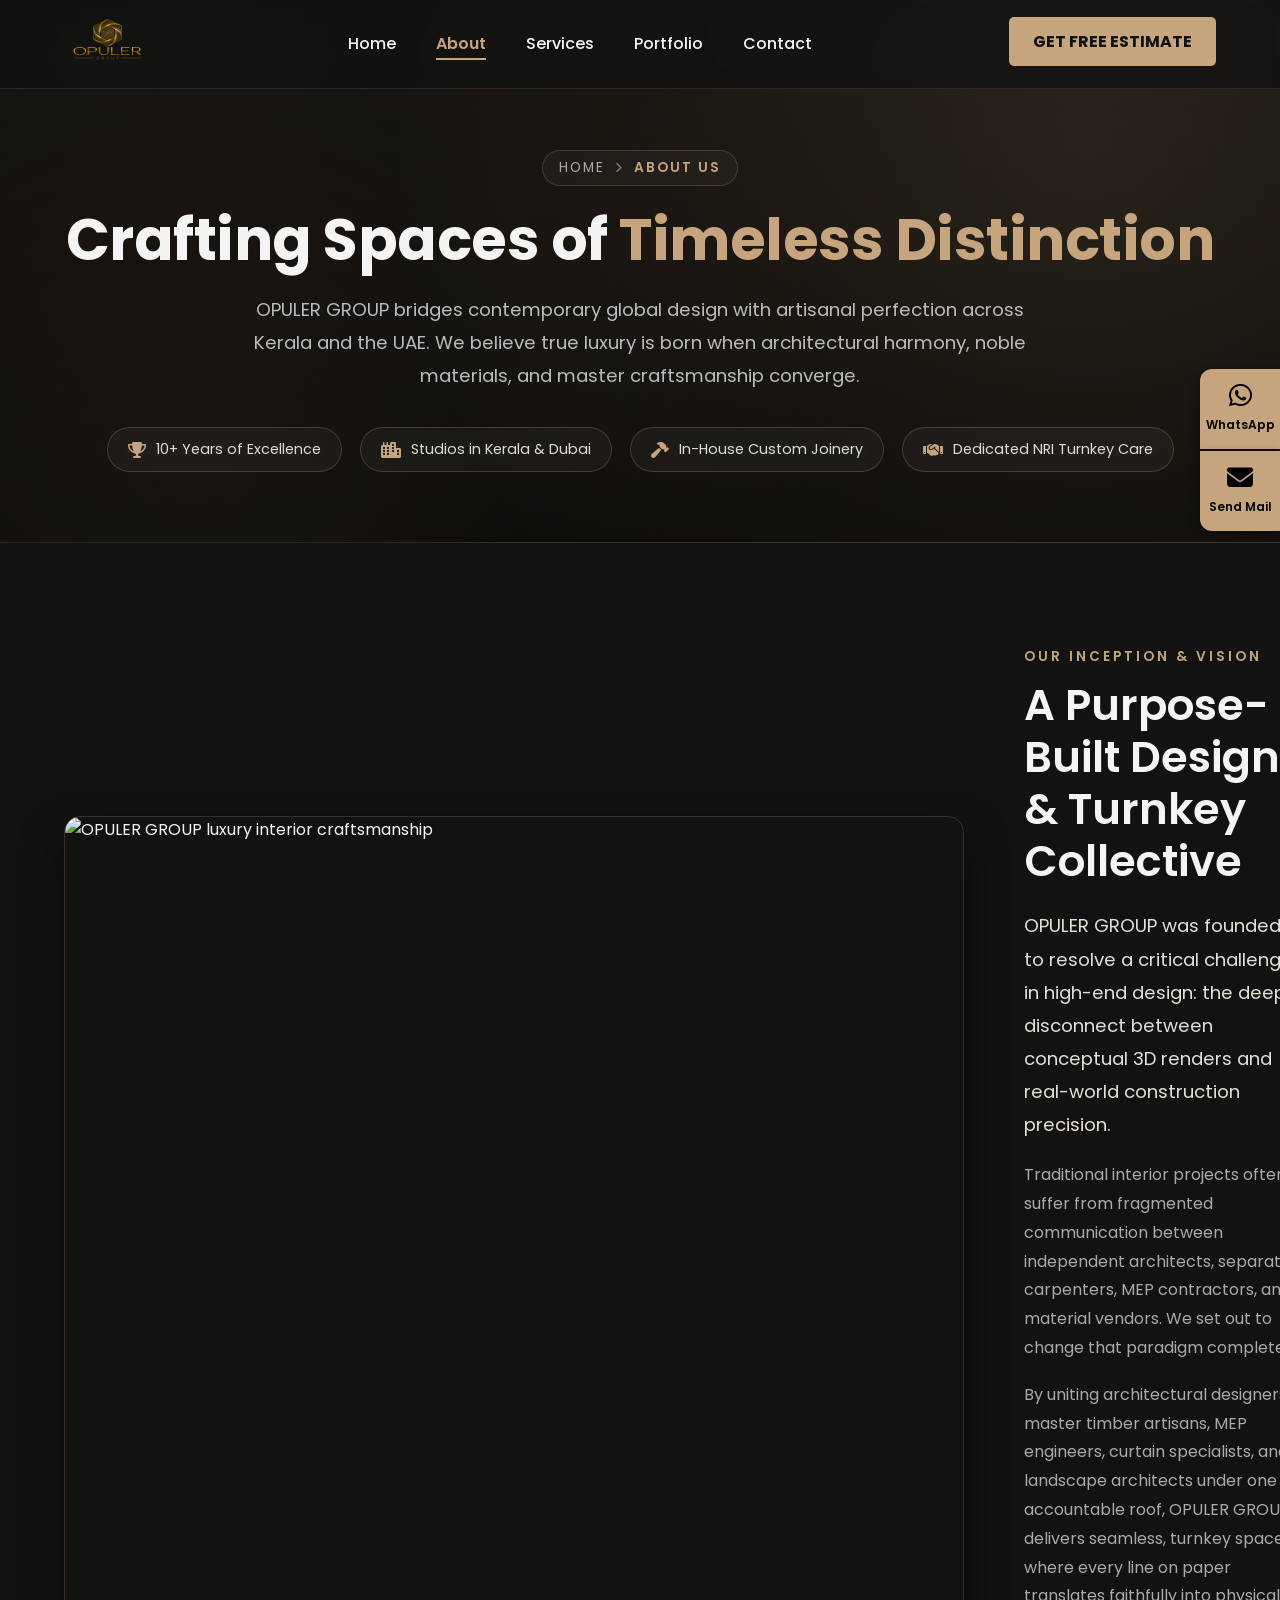
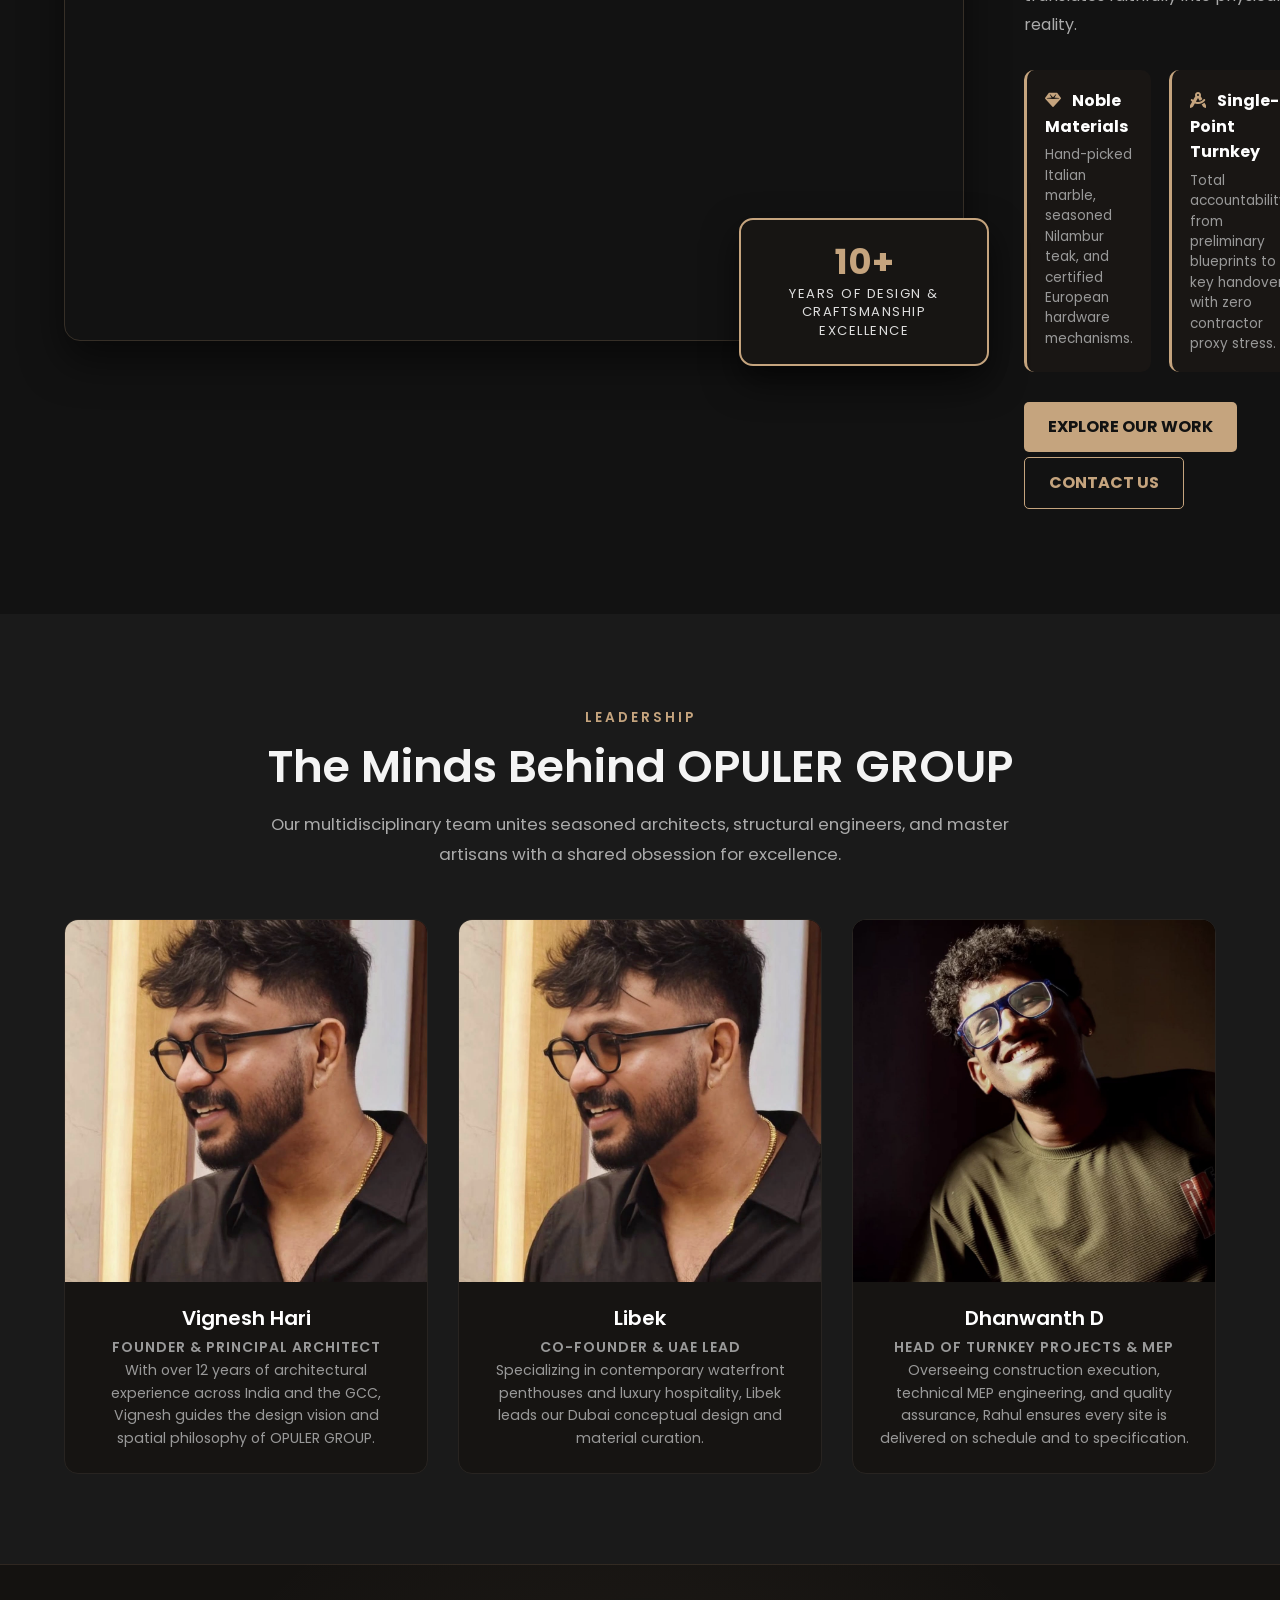
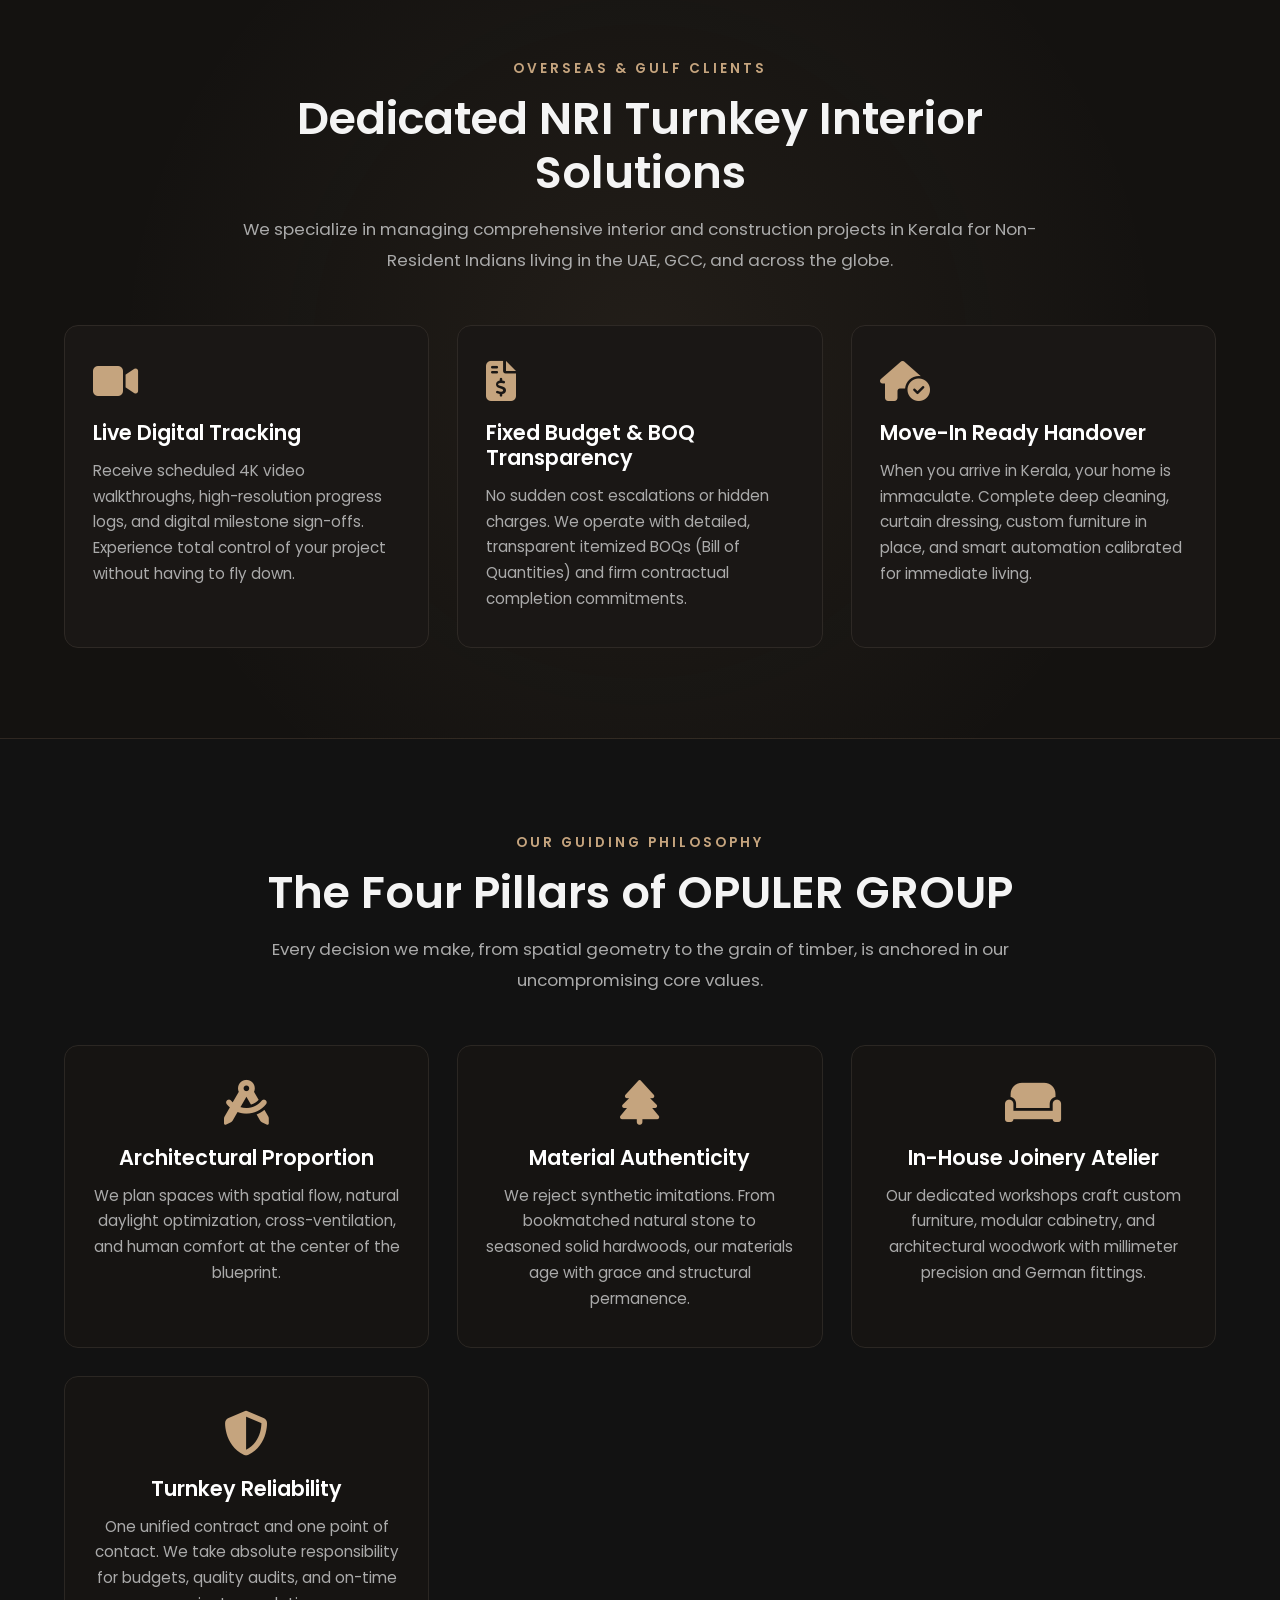
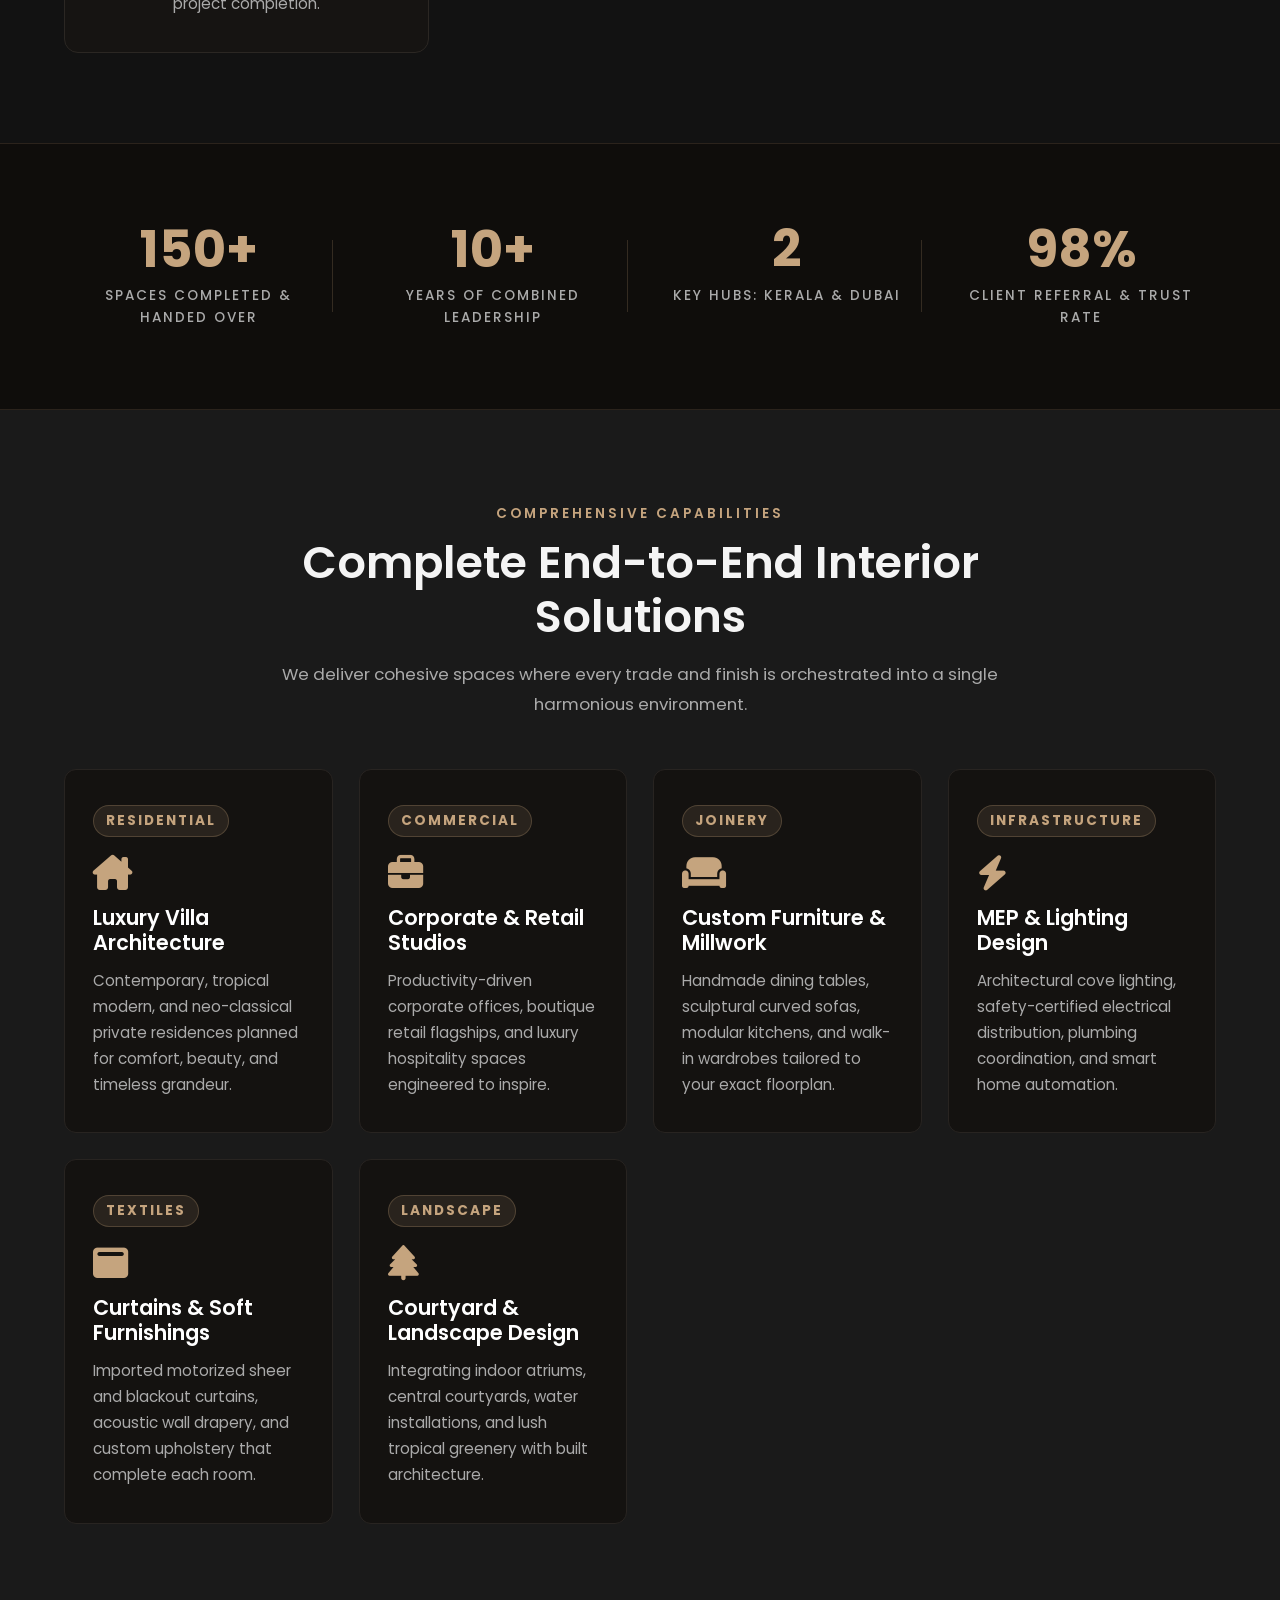
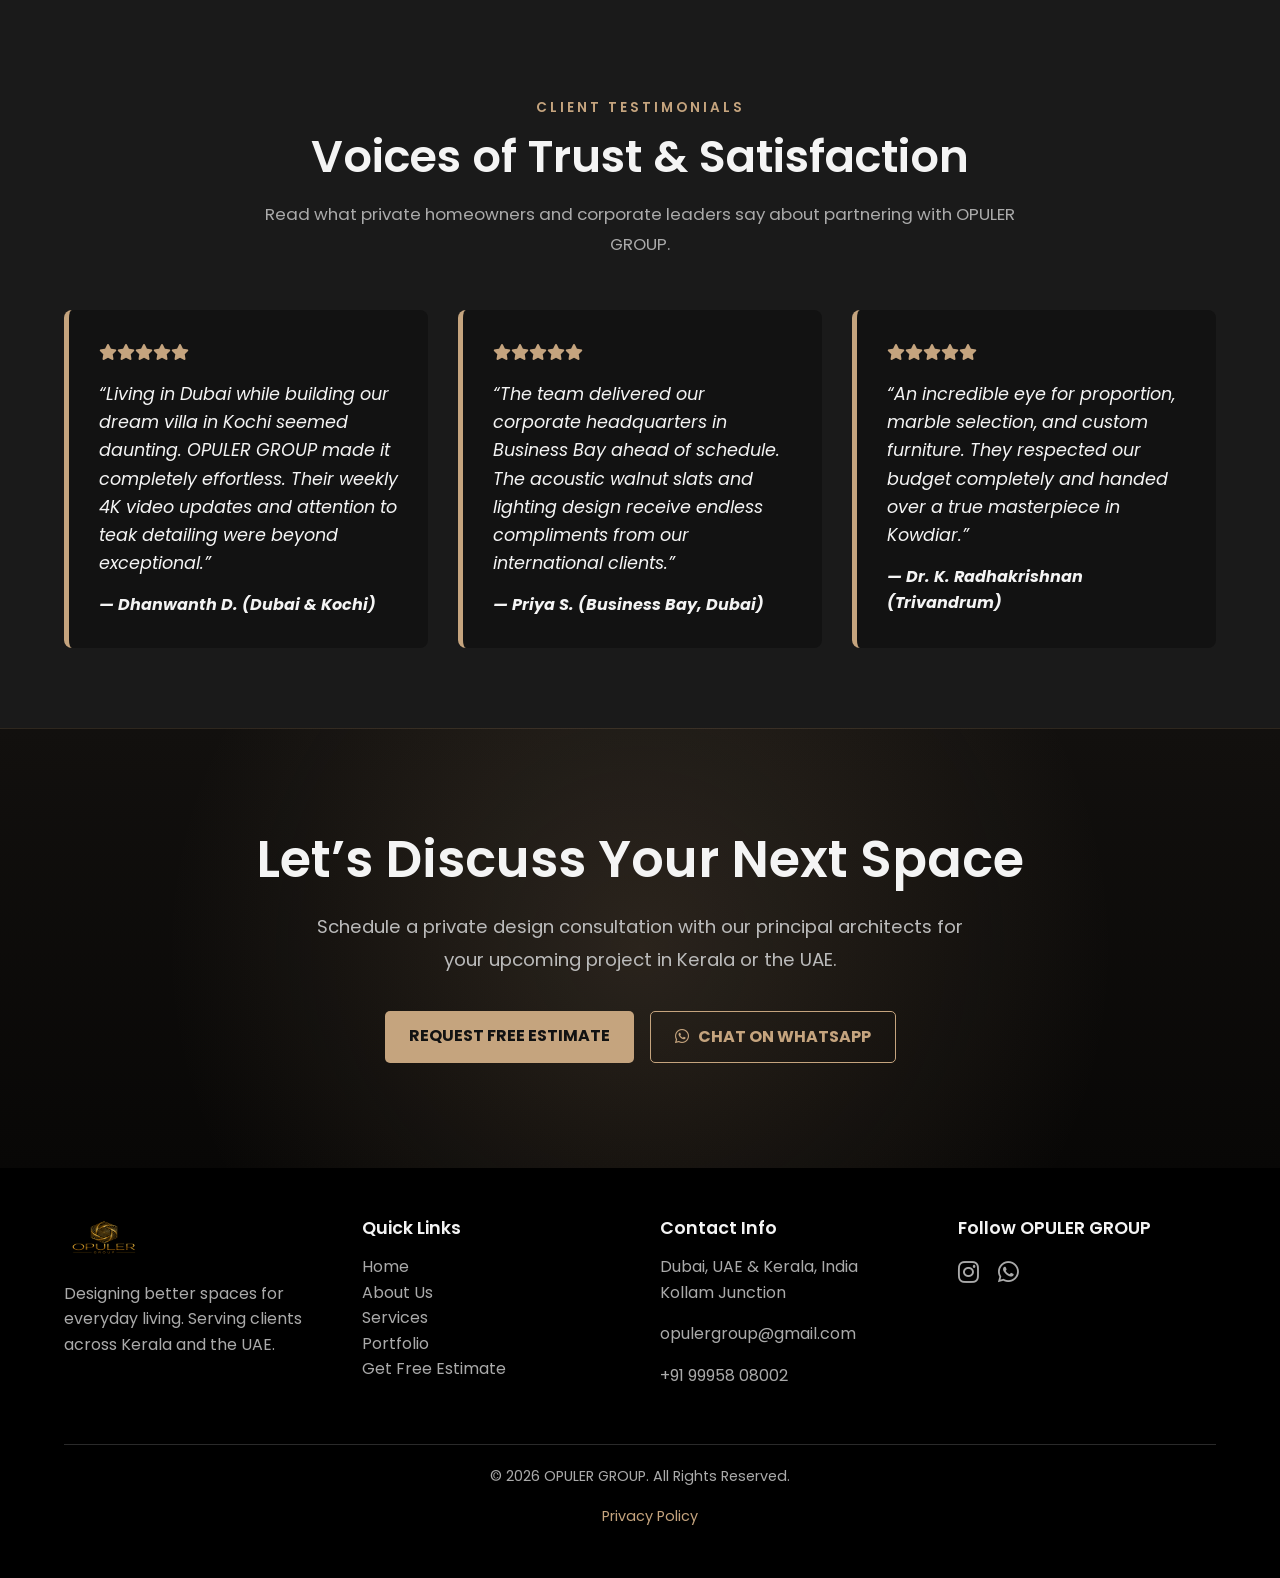
==== about.html @ 6d6a10d5 "about page and portfolio page added" ====
<!DOCTYPE html>
<html lang="en">
<head>
<meta charset="UTF-8">
<meta name="viewport" content="width=device-width, initial-scale=1.0, viewport-fit=cover">
<title>About Us | OPULER GROUP Luxury Interior Designers in Kerala &amp; UAE</title>
<meta name="description" content="Discover the story, design philosophy, leadership, and dedicated turnkey interior services behind OPULER GROUP, serving Kerala and the UAE with distinction.">
<meta name="robots" content="index,follow,max-image-preview:large">
<link rel="canonical" href="https://opulergroup.com/about.html">
<link rel="icon" href="opular-logo.png" type="image/png">
<link rel="preconnect" href="https://fonts.googleapis.com">
<link rel="preconnect" href="https://fonts.gstatic.com" crossorigin>
<link href="https://fonts.googleapis.com/css2?family=Cinzel:wght@500;600;700;800&family=Poppins:wght@300;400;500;600;700&display=swap" rel="stylesheet">
<link rel="stylesheet" href="style.css">
<link rel="preload" href="https://cdnjs.cloudflare.com/ajax/libs/font-awesome/6.5.2/css/all.min.css" as="style" onload="this.onload=null;this.rel='stylesheet'">
<noscript><link rel="stylesheet" href="https://cdnjs.cloudflare.com/ajax/libs/font-awesome/6.5.2/css/all.min.css"></noscript>
<meta property="og:type" content="website">
<meta property="og:title" content="About Us | OPULER GROUP Luxury Interior Designers">
<meta property="og:description" content="Learn about OPULER GROUP's bespoke interior architecture, in-house joinery, and turnkey NRI services across Kerala and Dubai.">
<meta property="og:url" content="https://opulergroup.com/about.html">
<meta property="og:image" content="https://opulergroup.com/opular-logo.png">
<meta name="twitter:card" content="summary_large_image">
<meta name="twitter:title" content="About Us | OPULER GROUP Luxury Interior Designers">
<meta name="twitter:description" content="Learn about OPULER GROUP's bespoke interior architecture, in-house joinery, and turnkey NRI services across Kerala and Dubai.">
<meta name="twitter:image" content="https://opulergroup.com/opular-logo.png">
<meta name="theme-color" content="#080706">
<script type="application/ld+json">
{
  "@context":"https://schema.org",
  "@type":"AboutPage",
  "name":"About OPULER GROUP",
  "url":"https://opulergroup.com/about.html",
  "description":"Luxury interior design, bespoke furniture, and turnkey building company serving Kerala and the UAE.",
  "publisher":{
    "@type":"Organization",
    "name":"OPULER GROUP",
    "logo":"https://opulergroup.com/opular-logo.png"
  }
}
</script>
</head>
<body>

<header>
<nav>
  <div class="logo">
    <a href="index.html" aria-label="OPULER GROUP Home">
      <img src="opular-logo.png" alt="OPULER GROUP logo" width="87" height="54">
    </a>
  </div>
  <ul class="nav-links" id="nav-links">
    <li><a href="index.html">Home</a></li>
    <li><a href="about.html" class="active">About</a></li>
    <li><a href="index.html#services">Services</a></li>
    <li><a href="portfolio.html">Portfolio</a></li>
    <li><a href="index.html#contact">Contact</a></li>
  </ul>
  <a href="index.html#contact" class="cta-button">GET FREE ESTIMATE</a>
  <div class="menu-toggle" id="menu-toggle" aria-label="Toggle navigation menu"><i class="fa-solid fa-bars"></i></div>
</nav>
</header>

<main>
<!-- Page Hero Section -->
<section class="page-hero">
  <div class="breadcrumb">
    <a href="index.html">Home</a>
    <i class="fa-solid fa-chevron-right" style="font-size: 0.65rem;"></i>
    <span class="current">About Us</span>
  </div>
  <h1>Crafting Spaces of <span class="gold-text">Timeless Distinction</span></h1>
  <p class="hero-subtitle">
    OPULER GROUP bridges contemporary global design with artisanal perfection across Kerala and the UAE. We believe true luxury is born when architectural harmony, noble materials, and master craftsmanship converge.
  </p>
  
  <div class="hero-badges">
    <div class="badge-item"><i class="fa-solid fa-trophy"></i> 10+ Years of Excellence</div>
    <div class="badge-item"><i class="fa-solid fa-city"></i> Studios in Kerala &amp; Dubai</div>
    <div class="badge-item"><i class="fa-solid fa-hammer"></i> In-House Custom Joinery</div>
    <div class="badge-item"><i class="fa-solid fa-handshake"></i> Dedicated NRI Turnkey Care</div>
  </div>
</section>

<!-- Brand Story Section -->
<section class="about-story-section">
  <div class="story-grid">
    <div class="story-visual">
      <img src="https://images.unsplash.com/photo-1600210492486-724fe5c67fb0?auto=format&amp;fit=crop&amp;w=900&amp;q=80" alt="OPULER GROUP luxury interior craftsmanship" class="story-img-main" width="900" height="1125">
      <div class="story-badge">
        <div class="story-badge-year">10+</div>
        <p class="story-badge-text">Years of Design &amp; Craftsmanship Excellence</p>
      </div>
    </div>
    
    <div class="story-content">
      <span class="section-tag">Our Inception &amp; Vision</span>
      <h2>A Purpose-Built Design &amp; Turnkey Collective</h2>
      <p class="lead">
        OPULER GROUP was founded to resolve a critical challenge in high-end design: the deep disconnect between conceptual 3D renders and real-world construction precision.
      </p>
      <p>
        Traditional interior projects often suffer from fragmented communication between independent architects, separate carpenters, MEP contractors, and material vendors. We set out to change that paradigm completely.
      </p>
      <p>
        By uniting architectural designers, master timber artisans, MEP engineers, curtain specialists, and landscape architects under one accountable roof, OPULER GROUP delivers seamless, turnkey spaces where every line on paper translates faithfully into physical reality.
      </p>
      
      <div class="story-highlights">
        <div class="highlight-box">
          <h4><i class="fa-solid fa-gem" style="color: var(--primary-gold); margin-right: 8px;"></i> Noble Materials</h4>
          <p>Hand-picked Italian marble, seasoned Nilambur teak, and certified European hardware mechanisms.</p>
        </div>
        <div class="highlight-box">
          <h4><i class="fa-solid fa-compass-drafting" style="color: var(--primary-gold); margin-right: 8px;"></i> Single-Point Turnkey</h4>
          <p>Total accountability from preliminary blueprints to key handover with zero contractor proxy stress.</p>
        </div>
      </div>

      <div style="margin-top: 25px;">
        <a href="portfolio.html" class="cta-button">Explore Our Work</a>
        <a href="index.html#contact" class="cta-button cta-outline">Contact Us</a>
      </div>
    </div>
  </div>
</section>
<!-- Leadership & Creative Collective -->
<section class="team-section">
  <div class="section-header">
    <span class="section-tag">Leadership</span>
    <h2>The Minds Behind OPULER GROUP</h2>
    <p>Our multidisciplinary team unites seasoned architects, structural engineers, and master artisans with a shared obsession for excellence.</p>
  </div>
  
  <div class="team-grid">
    <div class="team-card">
      <div class="team-img-wrap">
        <img src="vignesh_DP.jpeg" alt="Arjun Varma - Principal Architect &amp; Founder" loading="lazy" width="600" height="600">
      </div>
      <div class="team-info">
        <h3>Vignesh Hari</h3>
        <p class="team-role">Founder &amp; Principal Architect</p>
        <p>With over 12 years of architectural experience across India and the GCC, Vignesh guides the design vision and spatial philosophy of OPULER GROUP.</p>
      </div>
    </div>
    
    <div class="team-card">
      <div class="team-img-wrap">
        <img src="/vignesh_DP.jpeg" alt="Zahra Al Mansoor - Senior Interior Architect" loading="lazy" width="600" height="600">
      </div>
      <div class="team-info">
        <h3>Libek</h3>
        <p class="team-role">Co-Founder &amp; UAE Lead</p>
        <p>Specializing in contemporary waterfront penthouses and luxury hospitality, Libek leads our Dubai conceptual design and material curation.</p>
      </div>
    </div>
    
    <div class="team-card">
      <div class="team-img-wrap">
        <img src="./Dhanwant_DP.jpeg" alt="Dhanwanth  - Head of Turnkey Projects" loading="lazy" width="600" height="600">
      </div>
      <div class="team-info">
        <h3>Dhanwanth D</h3>
        <p class="team-role">Head of Turnkey Projects &amp; MEP</p>
        <p>Overseeing construction execution, technical MEP engineering, and quality assurance, Rahul ensures every site is delivered on schedule and to specification.</p>
      </div>
    </div>
    
 
</section>

<!-- NRI Turnkey Services Highlight -->
<section class="nri-section">
  <div class="section-header">
    <span class="section-tag">Overseas &amp; Gulf Clients</span>
    <h2>Dedicated NRI Turnkey Interior Solutions</h2>
    <p>We specialize in managing comprehensive interior and construction projects in Kerala for Non-Resident Indians living in the UAE, GCC, and across the globe.</p>
  </div>
  
  <div class="nri-grid">
    <div class="nri-card">
      <i class="fa-solid fa-video"></i>
      <h3>Live Digital Tracking</h3>
      <p>Receive scheduled 4K video walkthroughs, high-resolution progress logs, and digital milestone sign-offs. Experience total control of your project without having to fly down.</p>
    </div>
    
    <div class="nri-card">
      <i class="fa-solid fa-file-invoice-dollar"></i>
      <h3>Fixed Budget &amp; BOQ Transparency</h3>
      <p>No sudden cost escalations or hidden charges. We operate with detailed, transparent itemized BOQs (Bill of Quantities) and firm contractual completion commitments.</p>
    </div>
    
    <div class="nri-card">
      <i class="fa-solid fa-house-circle-check"></i>
      <h3>Move-In Ready Handover</h3>
      <p>When you arrive in Kerala, your home is immaculate. Complete deep cleaning, curtain dressing, custom furniture in place, and smart automation calibrated for immediate living.</p>
    </div>
  </div>
</section>

<!-- Core Pillars Section -->
<section class="pillars-section">
  <div class="section-header">
    <span class="section-tag">Our Guiding Philosophy</span>
    <h2>The Four Pillars of OPULER GROUP</h2>
    <p>Every decision we make, from spatial geometry to the grain of timber, is anchored in our uncompromising core values.</p>
  </div>
  
  <div class="pillars-grid">
    <div class="pillar-card">
      <i class="fa-solid fa-drafting-compass"></i>
      <h3>Architectural Proportion</h3>
      <p>We plan spaces with spatial flow, natural daylight optimization, cross-ventilation, and human comfort at the center of the blueprint.</p>
    </div>
    
    <div class="pillar-card">
      <i class="fa-solid fa-tree"></i>
      <h3>Material Authenticity</h3>
      <p>We reject synthetic imitations. From bookmatched natural stone to seasoned solid hardwoods, our materials age with grace and structural permanence.</p>
    </div>
    
    <div class="pillar-card">
      <i class="fa-solid fa-couch"></i>
      <h3>In-House Joinery Atelier</h3>
      <p>Our dedicated workshops craft custom furniture, modular cabinetry, and architectural woodwork with millimeter precision and German fittings.</p>
    </div>
    
    <div class="pillar-card">
      <i class="fa-solid fa-shield-halved"></i>
      <h3>Turnkey Reliability</h3>
      <p>One unified contract and one point of contact. We take absolute responsibility for budgets, quality audits, and on-time project completion.</p>
    </div>
  </div>
</section>

<!-- Milestones Stats Strip -->
<section class="stats-strip">
  <div class="stats-container">
    <div class="stat-item">
      <div class="stat-number">150+</div>
      <div class="stat-label">Spaces Completed &amp; Handed Over</div>
    </div>
    <div class="stat-item">
      <div class="stat-number">10+</div>
      <div class="stat-label">Years of Combined Leadership</div>
    </div>
    <div class="stat-item">
      <div class="stat-number">2</div>
      <div class="stat-label">Key Hubs: Kerala &amp; Dubai</div>
    </div>
    <div class="stat-item">
      <div class="stat-number">98%</div>
      <div class="stat-label">Client Referral &amp; Trust Rate</div>
    </div>
  </div>
</section>

<!-- Our Multi-Disciplinary Scope -->
<section class="process-section">
  <div class="section-header">
    <span class="section-tag">Comprehensive Capabilities</span>
    <h2>Complete End-to-End Interior Solutions</h2>
    <p>We deliver cohesive spaces where every trade and finish is orchestrated into a single harmonious environment.</p>
  </div>
  
  <div class="process-grid">
    <div class="process-card">
      <span class="step-num">RESIDENTIAL</span>
      <i class="fa-solid fa-house-chimney process-icon"></i>
      <h3>Luxury Villa Architecture</h3>
      <p>Contemporary, tropical modern, and neo-classical private residences planned for comfort, beauty, and timeless grandeur.</p>
    </div>
    
    <div class="process-card">
      <span class="step-num">COMMERCIAL</span>
      <i class="fa-solid fa-briefcase process-icon"></i>
      <h3>Corporate &amp; Retail Studios</h3>
      <p>Productivity-driven corporate offices, boutique retail flagships, and luxury hospitality spaces engineered to inspire.</p>
    </div>
    
    <div class="process-card">
      <span class="step-num">JOINERY</span>
      <i class="fa-solid fa-couch process-icon"></i>
      <h3>Custom Furniture &amp; Millwork</h3>
      <p>Handmade dining tables, sculptural curved sofas, modular kitchens, and walk-in wardrobes tailored to your exact floorplan.</p>
    </div>
    
    <div class="process-card">
      <span class="step-num">INFRASTRUCTURE</span>
      <i class="fa-solid fa-bolt process-icon"></i>
      <h3>MEP &amp; Lighting Design</h3>
      <p>Architectural cove lighting, safety-certified electrical distribution, plumbing coordination, and smart home automation.</p>
    </div>
    
    <div class="process-card">
      <span class="step-num">TEXTILES</span>
      <i class="fa-solid fa-window-maximize process-icon"></i>
      <h3>Curtains &amp; Soft Furnishings</h3>
      <p>Imported motorized sheer and blackout curtains, acoustic wall drapery, and custom upholstery that complete each room.</p>
    </div>
    
    <div class="process-card">
      <span class="step-num">LANDSCAPE</span>
      <i class="fa-solid fa-tree process-icon"></i>
      <h3>Courtyard &amp; Landscape Design</h3>
      <p>Integrating indoor atriums, central courtyards, water installations, and lush tropical greenery with built architecture.</p>
    </div>
  </div>
</section>



<!-- Client Testimonials -->
<section class="reviews">
  <div class="section-header">
    <span class="section-tag">Client Testimonials</span>
    <h2>Voices of Trust &amp; Satisfaction</h2>
    <p>Read what private homeowners and corporate leaders say about partnering with OPULER GROUP.</p>
  </div>
  
  <div class="reviews-container">
    <div class="review-card">
      <div class="stars" aria-label="5 stars">
        <i class="fas fa-star"></i><i class="fas fa-star"></i><i class="fas fa-star"></i><i class="fas fa-star"></i><i class="fas fa-star"></i>
      </div>
      <blockquote>“Living in Dubai while building our dream villa in Kochi seemed daunting. OPULER GROUP made it completely effortless. Their weekly 4K video updates and attention to teak detailing were beyond exceptional.”</blockquote>
      <cite>— Dhanwanth D. (Dubai &amp; Kochi)</cite>
    </div>
    
    <div class="review-card">
      <div class="stars" aria-label="5 stars">
        <i class="fas fa-star"></i><i class="fas fa-star"></i><i class="fas fa-star"></i><i class="fas fa-star"></i><i class="fas fa-star"></i>
      </div>
      <blockquote>“The team delivered our corporate headquarters in Business Bay ahead of schedule. The acoustic walnut slats and lighting design receive endless compliments from our international clients.”</blockquote>
      <cite>— Priya S. (Business Bay, Dubai)</cite>
    </div>
    
    <div class="review-card">
      <div class="stars" aria-label="5 stars">
        <i class="fas fa-star"></i><i class="fas fa-star"></i><i class="fas fa-star"></i><i class="fas fa-star"></i><i class="fas fa-star"></i>
      </div>
      <blockquote>“An incredible eye for proportion, marble selection, and custom furniture. They respected our budget completely and handed over a true masterpiece in Kowdiar.”</blockquote>
      <cite>— Dr. K. Radhakrishnan (Trivandrum)</cite>
    </div>
  </div>
</section>

<!-- Inner CTA Banner -->
<section class="inner-cta">
  <div class="inner-cta-box">
    <h2>Let’s Discuss Your Next Space</h2>
    <p>Schedule a private design consultation with our principal architects for your upcoming project in Kerala or the UAE.</p>
    <div class="inner-cta-buttons">
      <a href="index.html#contact" class="cta-button">Request Free Estimate</a>
      <a href="https://wa.me/9995808002" target="_blank" rel="noopener noreferrer" class="cta-button cta-outline">
        <i class="fa-brands fa-whatsapp" style="margin-right: 6px;"></i> Chat on WhatsApp
      </a>
    </div>
  </div>
</section>
</main>

<footer>
  <div class="footer-container">
    <div class="footer-about">
      <a href="index.html">
        <img src="opular-logo.png" alt="OPULER GROUP logo" class="footer-logo" width="80" height="54" loading="lazy">
      </a>
      <p>Designing better spaces for everyday living. Serving clients across Kerala and the UAE.</p>
    </div>
    <div class="footer-links">
      <h3>Quick Links</h3>
      <ul>
        <li><a href="index.html">Home</a></li>
        <li><a href="about.html">About Us</a></li>
        <li><a href="index.html#services">Services</a></li>
        <li><a href="portfolio.html">Portfolio</a></li>
        <li><a href="index.html#contact">Get Free Estimate</a></li>
      </ul>
    </div>
    <div class="footer-contact">
      <h3>Contact Info</h3>
      <p>Dubai, UAE &amp; Kerala, India<br>Kollam Junction</p>
      <p><a href="mailto:opulergroup@gmail.com" style="color: inherit;">opulergroup@gmail.com</a></p>
      <p><a href="tel:+919995808002" style="color: inherit;">+91 99958 08002</a></p>
    </div>
    <div class="footer-social">
      <h3>Follow OPULER GROUP</h3>
      <a href="https://www.instagram.com/opuler_group" target="_blank" rel="noopener noreferrer" aria-label="OPULER GROUP on Instagram"><i class="fab fa-instagram"></i></a>
      <a href="https://wa.me/9995808002" target="_blank" rel="noopener noreferrer" aria-label="Contact on WhatsApp"><i class="fab fa-whatsapp"></i></a>
    </div>
  </div>
  <div class="footer-bottom">
    <p>&copy; 2026 OPULER GROUP. All Rights Reserved.</p>
    <a href="#">Privacy Policy</a>
  </div>
</footer>

<!-- Sticky Contact Bar -->
<div class="sticky-contact-bar">
  <a href="https://wa.me/9995808002" target="_blank" rel="noopener noreferrer" aria-label="Contact OPULER GROUP on WhatsApp">
    <i class="fab fa-whatsapp"></i>
    <span>WhatsApp</span>
  </a>
  <a href="index.html#contact" aria-label="Send an email to OPULER GROUP">
    <i class="fas fa-envelope"></i>
    <span>Send Mail</span>
  </a>
</div>

<script>
(()=>{
'use strict';
const menu = document.getElementById('menu-toggle');
const nav = document.getElementById('nav-links');
if (menu && nav) {
  menu.addEventListener('click', () => nav.classList.toggle('active'));
  nav.querySelectorAll('a').forEach(link => {
    link.addEventListener('click', () => nav.classList.remove('active'));
  });
}
})();
</script>
</body>
</html>
---- style.css ----
/* --- Global Styles & Variables --- */
:root {
    --primary-black: #121212;
    --primary-gold: #c5a47e; /* A softer, elegant gold */
    --text-light: #f4f4f4;
    --text-dark: #333;
    --background-dark: #1a1a1a;
}

* {
    margin: 0;
    padding: 0;
    box-sizing: border-box;
}

body {
    font-family: 'Poppins', sans-serif; /* A clean, modern font */
    background-color: var(--primary-black);
    color: var(--text-light);
    line-height: 1.6;
}

h1, h2, h3 {
    line-height: 1.2;
    font-weight: 600;
}

h1 { font-size: 3rem; }
h2 { font-size: 2.5rem; text-align: center; margin-bottom: 2rem; }
p { margin-bottom: 1rem; }
a { color: var(--primary-gold); text-decoration: none; }
section { padding: 80px 5%; }

.cta-button {
    margin-bottom: 5px;
    display: inline-block;
    background-color: var(--primary-gold);
    color: var(--primary-black);
    padding: 12px 24px;
    border-radius: 5px;
    font-weight: bold;
    text-transform: uppercase;
    transition: background-color 0.3s ease, transform 0.3s ease;
}

.cta-button:hover {
    background-color: #d4b89a;
    transform: translateY(-3px);
}

.cta-outline {
    background-color: transparent;
    color: var(--primary-gold);
    border: 1px solid var(--primary-gold);
}

.cta-outline:hover {
    background-color: var(--primary-gold);
    color: var(--primary-black);
}

/* --- Header & Navigation --- */
header {
    background: rgba(18, 18, 18, 0.8);
    backdrop-filter: blur(10px);
    padding: 15px 5%;
    position: fixed;
    width: 100%;
    top: 0;
    z-index: 1000;
    border-bottom: 1px solid #2a2a2a;
}

nav {
    display: flex;
    justify-content: space-between;
    align-items: center;
}

nav .logo img {
    height: 50px;
}

.menu-toggle {
    display: none;
    font-size: 1.5rem;
    cursor: pointer;
    color: var(--text-light);
}

nav .nav-links {
    list-style: none;
    display: flex;
}

nav .nav-links li {
    margin: 0 20px;
}

nav .nav-links a {
    color: var(--text-light);
    font-weight: 500;
    position: relative;
    padding-bottom: 5px;
}

nav .nav-links a::after {
    content: '';
    position: absolute;
    bottom: 0;
    left: 0;
    width: 0;
    height: 2px;
    background-color: var(--primary-gold);
    transition: width 0.3s ease;
}

nav .nav-links a:hover::after,
nav .nav-links a.active::after {
    width: 100%;
}

nav .nav-links a.active {
    color: var(--primary-gold);
    font-weight: 600;
}


/* --- Hero Section & Parallax Effect --- */
.hero {
    min-height: 100vh;
    display: flex;
    align-items: center;
    justify-content: center;
    text-align: center;
    color: white;
    position: relative;
}

.parallax {
    /* The magic happens here! */
    background-image: url('https://images.unsplash.com/photo-1616046229478-9901c5536a45?ixlib=rb-4.0.3&ixid=M3wxMjA3fDB8MHxwaG90by1wYWdlfHx8fGVufDB8fHx8fA%3D%3D&auto=format&fit=crop&w=1780&q=80');
    background-attachment: fixed;
    background-position: center;
    background-repeat: no-repeat;
    background-size: cover;
}

.hero::after {
    /* Adds a dark overlay for better text readability */
    content: '';
    position: absolute;
    top: 0;
    left: 0;
    width: 100%;
    height: 100%;
    background-color: rgba(0, 0, 0, 0.5);
    z-index: 1;
}

.hero-content {
    z-index: 2; /* Ensures content is above the overlay */
    max-width: 800px;
}

.hero-content h1 {
    font-size: 4rem;
    margin-bottom: 1rem;
}

.hero-content p {
    font-size: 1.2rem;
    margin-bottom: 2rem;
}


/* --- Expertise Section --- */
.expertise {
    background-color: var(--background-dark);
}

.expertise-container {
    display: flex;
    justify-content: space-around;
    gap: 30px;
    text-align: center;
}

.expertise-card {
    padding: 30px;
    border: 1px solid #2a2a2a;
    border-radius: 8px;
    transition: transform 0.3s ease, box-shadow 0.3s ease;
}

.expertise-card:hover {
    transform: translateY(-10px);
    box-shadow: 0 10px 20px rgba(0, 0, 0, 0.2);
}

.expertise-card i {
    font-size: 3rem;
    color: var(--primary-gold);
    margin-bottom: 1rem;
}

.expertise-card h3 {
    margin-bottom: 0.5rem;
    font-size: 1.5rem;
}


/* --- Latest Work Section --- */
.gallery {
    display: grid;
    grid-template-columns: repeat(auto-fit, minmax(300px, 1fr));
    gap: 20px;
}

.gallery-item {
    position: relative;
    overflow: hidden;
    border-radius: 8px;
}

.gallery-item img {
    width: 100%;
    height: 100%;
    object-fit: cover;
    display: block;
    transition: transform 0.4s ease;
}

.gallery-item:hover img {
    transform: scale(1.1);
}

.gallery-item span {
    position: absolute;
    bottom: 0;
    left: 0;
    width: 100%;
    padding: 15px;
    background: linear-gradient(to top, rgba(0,0,0,0.8), transparent);
    color: white;
    font-weight: bold;
    transform: translateY(100%);
    transition: transform 0.4s ease;
}

.gallery-item:hover span {
    transform: translateY(0);
}


/* --- Founder Section --- */
.founder {
    display: flex;
    align-items: center;
    gap: 50px;
    background-color: var(--background-dark);
}

.founder-image {
    flex: 1;
}

.founder-image img {
    width: 100%;
    max-width: 400px;
    border-radius: 8px;
    object-fit: cover;
}

.founder-text {
    flex: 1.5;
}

.founder-text h2 {
    text-align: left;
    margin-bottom: 1.5rem;
}


/* --- Footer Section --- */
footer {
    background-color: #000;
    color: #aaa;
    padding: 50px 5%;
}

.footer-container {
    display: grid;
    grid-template-columns: repeat(auto-fit, minmax(220px, 1fr));
    gap: 40px;
    margin-bottom: 40px;
}

.footer-logo {
    height: 40px;
    margin-bottom: 15px;
}

footer h3 {
    color: var(--text-light);
    margin-bottom: 15px;
    font-size: 1.1rem;
}

footer ul {
    list-style: none;
}

footer ul li a {
    color: #aaa;
    transition: color 0.3s ease;
}

footer ul li a:hover {
    color: var(--primary-gold);
}

.footer-social a {
    color: #aaa;
    font-size: 1.5rem;
    margin-right: 15px;
    transition: color 0.3s ease;
}

.footer-social a:hover {
    color: var(--primary-gold);
}

.footer-bottom {
    text-align: center;
    padding-top: 20px;
    border-top: 1px solid #2a2a2a;
    font-size: 0.9rem;
}

.footer-bottom a {
    margin-left: 20px;
}

/* --- Materials Section --- */
.materials {
    background-color: var(--primary-black);
}
.materials-container {
    display: grid;
    grid-template-columns: repeat(auto-fit, minmax(280px, 1fr));
    gap: 30px;
    text-align: center;
}
.material-card {
    background-color: var(--background-dark);
    padding: 30px;
    border-radius: 8px;
    border: 1px solid #2a2a2a;
    transition: transform 0.3s ease, box-shadow 0.3s ease;
}
.material-card:hover {
    transform: translateY(-10px);
    box-shadow: 0 10px 20px rgba(0, 0, 0, 0.2);
}
.material-card i {
    font-size: 3rem;
    color: var(--primary-gold);
    margin-bottom: 1rem;
}
.material-card h3 {
    margin-bottom: 0.5rem;
    font-size: 1.5rem;
}

/* --- Customer Reviews Section --- */
.reviews {
    background-color: var(--background-dark);
}
.reviews-container {
    display: grid;
    grid-template-columns: repeat(auto-fit, minmax(300px, 1fr));
    gap: 30px;
}
.review-card {
    background-color: var(--primary-black);
    padding: 30px;
    border-radius: 8px;
    border-left: 5px solid var(--primary-gold);
}
.review-card .stars {
    color: var(--primary-gold);
    margin-bottom: 15px;
}
.review-card blockquote {
    font-size: 1.1rem;
    font-style: italic;
    border-left: none;
    padding-left: 0;
    margin-bottom: 15px;
}
.review-card cite {
    font-weight: bold;
    color: var(--text-light);
}

/* --- Contact Form Section --- */
.contact-form-section {
    background-color: var(--primary-black);
}
.contact-subtitle {
    text-align: center;
    max-width: 600px;
    margin: -1.5rem auto 2.5rem;
    color: #aaa;
}
.contact-form {
    max-width: 700px;
    margin: 0 auto;
    display: flex;
    flex-direction: column;
    gap: 20px;
}
.contact-form .form-group {
    display: flex;
    gap: 20px;
}
.form-group input {
    width: 100%;
}
.contact-form input,
.contact-form textarea {
    width: 100%;
    padding: 15px;
    background-color: var(--background-dark);
    border: 1px solid #333;
    border-radius: 5px;
    color: var(--text-light);
    font-family: inherit;
    font-size: 1rem;
}
.contact-form input::placeholder,
.contact-form textarea::placeholder {
    color: #888;
}
.contact-form input:focus,
.contact-form textarea:focus {
    outline: none;
    border-color: var(--primary-gold);
    box-shadow: 0 0 10px rgba(197, 164, 126, 0.2);
}
.contact-form button {
    align-self: center;
    border: none;
    cursor: pointer;
    width: 200px;
}
/* For Tablets and Smaller Desktops (max-width: 1024px) */
    @media (max-width: 1024px) {
        h2 { font-size: 2.2rem; }
        .hero h1 { font-size: 3rem; }
        
        .expertise-container,
        .materials-container,
        .reviews-container {
            flex-wrap: wrap;
        }

        .expertise-card, .material-card, .review-card {
            flex-basis: 48%;
        }

        .founder {
            flex-direction: column;
            text-align: center;
        }

        .founder-text h2 {
            text-align: center;
        }
    }

    /* For Mobile Devices (max-width: 768px) */
    @media (max-width: 768px) {
        section {
            padding: 40px 5%;
        }

        h2 {
            font-size: 2rem;
        }

        /* Responsive Navigation */
        .nav-links {
            position: absolute;
            top: 80px; /* Height of the header */
            left: 0;
            background: var(--primary-black); /* Changed for better contrast */
            width: 100%;
            flex-direction: column;
            align-items: center;
            padding: 0;
            max-height: 0;
            overflow: hidden;
            transition: max-height 0.5s ease-out, padding 0.3s ease-in-out;
        }

        .nav-links.active {
            max-height: 500px; /* A large enough value */
            padding: 20px 0;
        }

        .nav-links li {
            width: 100%;
            text-align: center;
            margin: 0;
            padding: 10px 0;
        }
        
        header .cta-button {
            display: none;
        }

        .menu-toggle {
            display: block; /* Show hamburger icon */
            font-size: 1.5rem;
            cursor: pointer;
            color: var(--text-light);
        }

        /* Hero Section */
        .hero {
            min-height: 80vh;
        }

        .hero h1 {
            font-size: 2.5rem;
        }
        .hero p {
            font-size: 1.1rem;
        }
        .hero .cta-button {
             display: inline-block; /* Ensure hero button is visible */
             padding: 14px 25px;
             font-size: 1rem;
        }

        /* Stacking Sections */
        .expertise-container,
        .materials-container,
        .reviews-container {
            flex-direction: column;
            align-items: center;
        }

        .expertise-card,
        .material-card,
        .review-card {
            flex-basis: 100%;
            width: 100%;
        }

        /* Contact Form */
        .form-group {
            flex-direction: column;
        }

        /* Footer */
        .footer-container {
            text-align: center;
        }
    }

/* =========================================================
   --- SHARED INNER PAGES & LUXURY COMPONENTS ---
   ========================================================= */

/* --- Sticky Contact Floating Bar --- */
.sticky-contact-bar {
    position: fixed;
    top: 50%;
    right: 0;
    transform: translateY(-50%);
    display: flex;
    flex-direction: column;
    z-index: 1000;
}

.sticky-contact-bar a {
    display: flex;
    flex-direction: column;
    align-items: center;
    justify-content: center;
    width: 80px;
    height: 80px;
    padding: 5px;
    color: #000;
    background: var(--primary-gold);
    text-decoration: none;
    font-size: 12px;
    font-family: inherit;
    font-weight: 600;
    transition: background-color 0.3s ease, transform 0.3s ease;
    box-shadow: -2px 2px 10px rgba(0, 0, 0, 0.3);
}

.sticky-contact-bar a:first-child {
    border-top-left-radius: 12px;
}

.sticky-contact-bar a:last-child {
    margin-top: 2px;
    border-bottom-left-radius: 12px;
}

.sticky-contact-bar a:hover {
    background-color: #d4b89a;
    transform: translateX(-4px);
}

.sticky-contact-bar a i {
    font-size: 26px;
    margin-bottom: 6px;
}

/* --- Page Hero Section --- */
.page-hero {
    position: relative;
    padding: 150px 5% 70px;
    background: radial-gradient(circle at 85% 25%, rgba(197, 164, 126, 0.14) 0%, transparent 60%),
                radial-gradient(circle at 15% 85%, rgba(197, 164, 126, 0.08) 0%, transparent 55%),
                linear-gradient(180deg, #13100d 0%, #080706 100%);
    text-align: center;
    border-bottom: 1px solid rgba(197, 164, 126, 0.15);
    overflow: hidden;
}

.breadcrumb {
    display: inline-flex;
    align-items: center;
    gap: 10px;
    font-size: 0.85rem;
    letter-spacing: 2px;
    text-transform: uppercase;
    color: #888;
    margin-bottom: 20px;
    background: rgba(255, 255, 255, 0.03);
    padding: 6px 16px;
    border-radius: 30px;
    border: 1px solid rgba(197, 164, 126, 0.2);
}

.breadcrumb a {
    color: #aaa;
    transition: color 0.3s ease;
}

.breadcrumb a:hover {
    color: var(--primary-gold);
}

.breadcrumb span.current {
    color: var(--primary-gold);
    font-weight: 600;
}

.page-hero h1 {
    font-size: clamp(2.4rem, 4.5vw, 3.8rem);
    font-weight: 700;
    margin-bottom: 18px;
    letter-spacing: -0.5px;
}

.page-hero h1 .gold-text {
    color: var(--primary-gold);
    font-weight: 700;
}

.page-hero .hero-subtitle {
    max-width: 780px;
    margin: 0 auto 35px;
    font-size: 1.15rem;
    color: #bbb;
    line-height: 1.8;
}

/* Hero Quick Stats Badges */
.hero-badges {
    display: flex;
    justify-content: center;
    flex-wrap: wrap;
    gap: 18px;
    margin-top: 30px;
}

.badge-item {
    display: inline-flex;
    align-items: center;
    gap: 10px;
    padding: 10px 20px;
    background: rgba(255, 255, 255, 0.04);
    border: 1px solid rgba(197, 164, 126, 0.25);
    border-radius: 50px;
    font-size: 0.9rem;
    color: #ddd;
    backdrop-filter: blur(8px);
}

.badge-item i {
    color: var(--primary-gold);
    font-size: 1rem;
}

/* --- Section Headers --- */
.section-header {
    text-align: center;
    max-width: 800px;
    margin: 0 auto 50px;
}

.section-tag {
    display: inline-block;
    color: var(--primary-gold);
    font-size: 0.85rem;
    letter-spacing: 3px;
    text-transform: uppercase;
    font-weight: 600;
    margin-bottom: 12px;
}

.section-header h2 {
    font-size: clamp(2rem, 3.5vw, 2.8rem);
    margin-bottom: 15px;
}

.section-header p {
    color: #aaa;
    font-size: 1.05rem;
    line-height: 1.8;
}

/* --- Portfolio Filters Bar --- */
.portfolio-filters-wrap {
    padding: 20px 5% 0;
    display: flex;
    justify-content: center;
}

.portfolio-filters {
    display: flex;
    flex-wrap: wrap;
    justify-content: center;
    gap: 12px;
    background: rgba(26, 26, 26, 0.6);
    padding: 8px 12px;
    border-radius: 40px;
    border: 1px solid rgba(197, 164, 126, 0.2);
}

.filter-btn {
    background: transparent;
    border: 1px solid transparent;
    color: #aaa;
    padding: 10px 22px;
    border-radius: 30px;
    cursor: pointer;
    font-family: inherit;
    font-size: 0.9rem;
    font-weight: 500;
    letter-spacing: 0.5px;
    transition: all 0.3s ease;
}

.filter-btn:hover {
    color: var(--text-light);
    border-color: rgba(197, 164, 126, 0.3);
}

.filter-btn.active {
    background: var(--primary-gold);
    color: var(--primary-black);
    font-weight: 600;
    box-shadow: 0 4px 15px rgba(197, 164, 126, 0.3);
}

/* --- Portfolio Showcase Grid --- */
.portfolio-section {
    padding: 50px 5% 90px;
}

.portfolio-grid {
    display: grid;
    grid-template-columns: repeat(auto-fill, minmax(360px, 1fr));
    gap: 32px;
    margin-top: 30px;
}

.portfolio-card {
    background: #171513;
    border: 1px solid #282421;
    border-radius: 14px;
    overflow: hidden;
    display: flex;
    flex-direction: column;
    transition: transform 0.4s cubic-bezier(0.165, 0.84, 0.44, 1), box-shadow 0.4s ease, border-color 0.4s ease;
    opacity: 1;
}

.portfolio-card.is-hidden {
    display: none;
}

.portfolio-card:hover {
    transform: translateY(-8px);
    box-shadow: 0 16px 35px rgba(0, 0, 0, 0.45), 0 0 20px rgba(197, 164, 126, 0.15);
    border-color: rgba(197, 164, 126, 0.4);
}

.card-media {
    position: relative;
    width: 100%;
    aspect-ratio: 16/11;
    overflow: hidden;
    background: #0e0c0a;
}

.card-media img {
    width: 100%;
    height: 100%;
    object-fit: cover;
    display: block;
    transition: transform 0.6s cubic-bezier(0.165, 0.84, 0.44, 1);
}

.portfolio-card:hover .card-media img {
    transform: scale(1.08);
}

.card-location-badge {
    position: absolute;
    top: 16px;
    left: 16px;
    background: rgba(8, 7, 6, 0.8);
    backdrop-filter: blur(6px);
    color: var(--primary-gold);
    font-size: 0.75rem;
    font-weight: 600;
    letter-spacing: 1px;
    text-transform: uppercase;
    padding: 6px 14px;
    border-radius: 20px;
    border: 1px solid rgba(197, 164, 126, 0.3);
    z-index: 2;
}

.card-category-badge {
    position: absolute;
    top: 16px;
    right: 16px;
    background: rgba(197, 164, 126, 0.9);
    color: #000;
    font-size: 0.72rem;
    font-weight: 700;
    letter-spacing: 1px;
    text-transform: uppercase;
    padding: 5px 12px;
    border-radius: 20px;
    z-index: 2;
}

.card-body {
    padding: 24px;
    display: flex;
    flex-direction: column;
    flex-grow: 1;
}

.card-body h3 {
    font-size: 1.35rem;
    color: var(--text-light);
    margin-bottom: 10px;
    line-height: 1.3;
}

.card-body p {
    color: #aaa;
    font-size: 0.95rem;
    line-height: 1.6;
    margin-bottom: 18px;
    flex-grow: 1;
}

.card-tags {
    display: flex;
    flex-wrap: wrap;
    gap: 8px;
    margin-bottom: 20px;
}

.card-tags span {
    font-size: 0.75rem;
    color: #999;
    background: rgba(255, 255, 255, 0.04);
    padding: 4px 10px;
    border-radius: 6px;
    border: 1px solid #2a2a2a;
}

.card-actions {
    display: flex;
    align-items: center;
    justify-content: space-between;
    padding-top: 16px;
    border-top: 1px solid #24201d;
}

.view-project-btn {
    display: inline-flex;
    align-items: center;
    gap: 8px;
    color: var(--primary-gold);
    font-size: 0.9rem;
    font-weight: 600;
    text-transform: uppercase;
    letter-spacing: 0.5px;
    background: none;
    border: none;
    cursor: pointer;
    padding: 0;
    transition: color 0.3s ease, transform 0.3s ease;
}

.view-project-btn:hover {
    color: #d4b89a;
    transform: translateX(4px);
}

.card-actions .inquire-btn {
    color: #aaa;
    font-size: 0.85rem;
    display: inline-flex;
    align-items: center;
    gap: 6px;
    transition: color 0.3s ease;
}

.card-actions .inquire-btn:hover {
    color: #25d366; /* WhatsApp green */
}

/* --- Project Modal / Lightbox --- */
.project-modal {
    position: fixed;
    inset: 0;
    background: rgba(0, 0, 0, 0.85);
    backdrop-filter: blur(10px);
    z-index: 10000;
    display: flex;
    align-items: center;
    justify-content: center;
    padding: 20px;
    opacity: 0;
    visibility: hidden;
    transition: opacity 0.35s ease, visibility 0.35s ease;
}

.project-modal.active {
    opacity: 1;
    visibility: visible;
}

.modal-content {
    background: #141210;
    border: 1px solid rgba(197, 164, 126, 0.3);
    border-radius: 16px;
    width: min(960px, 95vw);
    max-height: 90vh;
    overflow-y: auto;
    position: relative;
    box-shadow: 0 25px 60px rgba(0, 0, 0, 0.8);
    transform: scale(0.95);
    transition: transform 0.35s cubic-bezier(0.165, 0.84, 0.44, 1);
}

.project-modal.active .modal-content {
    transform: scale(1);
}

.modal-close {
    position: absolute;
    top: 18px;
    right: 18px;
    width: 40px;
    height: 40px;
    background: rgba(0, 0, 0, 0.6);
    border: 1px solid rgba(197, 164, 126, 0.3);
    border-radius: 50%;
    color: #fff;
    font-size: 1.2rem;
    display: flex;
    align-items: center;
    justify-content: center;
    cursor: pointer;
    z-index: 10;
    transition: all 0.3s ease;
}

.modal-close:hover {
    background: var(--primary-gold);
    color: #000;
    transform: rotate(90deg);
}

.modal-grid {
    display: grid;
    grid-template-columns: 1fr 1fr;
    gap: 0;
}

.modal-image-col {
    position: relative;
    background: #000;
}

.modal-image-col img {
    width: 100%;
    height: 100%;
    min-height: 380px;
    object-fit: cover;
    display: block;
}

.modal-info-col {
    padding: 40px 35px;
    display: flex;
    flex-direction: column;
}

.modal-tag {
    color: var(--primary-gold);
    font-size: 0.8rem;
    letter-spacing: 2px;
    text-transform: uppercase;
    font-weight: 600;
    margin-bottom: 8px;
}

.modal-info-col h2 {
    text-align: left;
    font-size: 1.8rem;
    margin-bottom: 12px;
    color: #fff;
}

.modal-location {
    display: flex;
    align-items: center;
    gap: 8px;
    color: #aaa;
    font-size: 0.95rem;
    margin-bottom: 20px;
}

.modal-location i {
    color: var(--primary-gold);
}

.modal-desc {
    color: #ccc;
    font-size: 0.95rem;
    line-height: 1.7;
    margin-bottom: 25px;
}

.modal-specs-list {
    list-style: none;
    margin-bottom: 30px;
    border-top: 1px solid #26221e;
    border-bottom: 1px solid #26221e;
    padding: 16px 0;
}

.modal-specs-list li {
    display: flex;
    justify-content: space-between;
    padding: 8px 0;
    font-size: 0.9rem;
    color: #aaa;
}

.modal-specs-list li strong {
    color: #eee;
    font-weight: 500;
}

.modal-actions {
    display: flex;
    flex-wrap: wrap;
    gap: 12px;
    margin-top: auto;
}

.modal-actions .cta-button {
    margin-bottom: 0;
    padding: 12px 20px;
    font-size: 0.9rem;
}

.modal-actions .whatsapp-btn {
    background-color: #25d366;
    color: #fff;
    display: inline-flex;
    align-items: center;
    gap: 8px;
    padding: 12px 20px;
    border-radius: 5px;
    font-weight: bold;
    text-transform: uppercase;
    font-size: 0.9rem;
    transition: background-color 0.3s ease, transform 0.3s ease;
}

.modal-actions .whatsapp-btn:hover {
    background-color: #1eb855;
    transform: translateY(-2px);
}

/* --- Stats Strip Section --- */
.stats-strip {
    background: #0f0d0b;
    border-top: 1px solid rgba(197, 164, 126, 0.15);
    border-bottom: 1px solid rgba(197, 164, 126, 0.15);
    padding: 60px 5%;
}

.stats-container {
    max-width: 1200px;
    margin: 0 auto;
    display: grid;
    grid-template-columns: repeat(4, 1fr);
    gap: 25px;
    text-align: center;
}

.stat-item {
    padding: 20px;
    position: relative;
}

.stat-item:not(:last-child)::after {
    content: '';
    position: absolute;
    right: 0;
    top: 25%;
    height: 50%;
    width: 1px;
    background: rgba(197, 164, 126, 0.2);
}

.stat-number {
    font-size: clamp(2.4rem, 4vw, 3.4rem);
    font-weight: 700;
    color: var(--primary-gold);
    line-height: 1;
    margin-bottom: 10px;
    font-family: inherit;
}

.stat-label {
    font-size: 0.85rem;
    text-transform: uppercase;
    letter-spacing: 2px;
    color: #aaa;
    font-weight: 500;
}

/* --- Process Section --- */
.process-section {
    padding: 90px 5%;
    background-color: var(--background-dark);
}

.process-grid {
    display: grid;
    grid-template-columns: repeat(auto-fit, minmax(260px, 1fr));
    gap: 26px;
    max-width: 1300px;
    margin: 0 auto;
}

.process-card {
    background: #141210;
    border: 1px solid #282421;
    border-radius: 12px;
    padding: 35px 28px;
    position: relative;
    transition: transform 0.3s ease, border-color 0.3s ease, box-shadow 0.3s ease;
}

.process-card:hover {
    transform: translateY(-8px);
    border-color: var(--primary-gold);
    box-shadow: 0 12px 28px rgba(0, 0, 0, 0.3);
}

.step-num {
    display: inline-block;
    color: var(--primary-gold);
    font-size: 0.85rem;
    font-weight: 700;
    letter-spacing: 2px;
    background: rgba(197, 164, 126, 0.12);
    padding: 4px 12px;
    border-radius: 20px;
    margin-bottom: 18px;
    border: 1px solid rgba(197, 164, 126, 0.25);
}

.process-card i.process-icon {
    font-size: 2.2rem;
    color: var(--primary-gold);
    margin-bottom: 16px;
    display: block;
}

.process-card h3 {
    font-size: 1.3rem;
    margin-bottom: 12px;
    color: #fff;
}

.process-card p {
    color: #aaa;
    font-size: 0.95rem;
    line-height: 1.7;
    margin: 0;
}

/* --- About Page: Story Section --- */
.about-story-section {
    padding: 100px 5%;
    background-color: var(--primary-black);
}

.story-grid {
    display: grid;
    grid-template-columns: 1fr 1.15fr;
    gap: 60px;
    align-items: center;
    max-width: 1250px;
    margin: 0 auto;
}

.story-visual {
    position: relative;
}

.story-img-main {
    width: 100%;
    aspect-ratio: 4/5;
    object-fit: cover;
    border-radius: 16px;
    border: 1px solid rgba(197, 164, 126, 0.2);
    box-shadow: 0 20px 40px rgba(0, 0, 0, 0.5);
    display: block;
}

.story-badge {
    position: absolute;
    bottom: -25px;
    right: -25px;
    background: #171513;
    border: 2px solid var(--primary-gold);
    padding: 24px 28px;
    border-radius: 14px;
    box-shadow: 0 15px 35px rgba(0, 0, 0, 0.6);
    max-width: 250px;
    text-align: center;
}

.story-badge-year {
    font-size: 2.2rem;
    font-weight: 700;
    color: var(--primary-gold);
    line-height: 1;
    margin-bottom: 6px;
}

.story-badge-text {
    font-size: 0.82rem;
    color: #ddd;
    text-transform: uppercase;
    letter-spacing: 1.5px;
    line-height: 1.4;
    margin: 0;
}

.story-content h2 {
    text-align: left;
    margin-bottom: 22px;
    font-size: clamp(2rem, 3.5vw, 2.7rem);
}

.story-content .lead {
    font-size: 1.15rem;
    color: #e5ded5;
    line-height: 1.8;
    margin-bottom: 20px;
}

.story-content p {
    color: #aaa;
    line-height: 1.8;
    margin-bottom: 18px;
}

.story-highlights {
    display: grid;
    grid-template-columns: 1fr 1fr;
    gap: 18px;
    margin: 30px 0;
}

.highlight-box {
    background: #191614;
    padding: 18px;
    border-radius: 10px;
    border-left: 3px solid var(--primary-gold);
}

.highlight-box h4 {
    color: #fff;
    font-size: 1rem;
    margin-bottom: 6px;
}

.highlight-box p {
    color: #999;
    font-size: 0.85rem;
    margin: 0;
    line-height: 1.5;
}

/* --- NRI Exclusive Turnkey Section --- */
.nri-section {
    padding: 90px 5%;
    background: radial-gradient(circle at 50% 50%, rgba(197, 164, 126, 0.08) 0%, transparent 70%), #141210;
    border-top: 1px solid rgba(197, 164, 126, 0.15);
    border-bottom: 1px solid rgba(197, 164, 126, 0.15);
}

.nri-grid {
    display: grid;
    grid-template-columns: repeat(auto-fit, minmax(300px, 1fr));
    gap: 28px;
    max-width: 1250px;
    margin: 0 auto;
}

.nri-card {
    background: #1a1715;
    border: 1px solid #2e2925;
    border-radius: 14px;
    padding: 35px 28px;
    transition: all 0.3s ease;
}

.nri-card:hover {
    border-color: var(--primary-gold);
    transform: translateY(-6px);
    box-shadow: 0 15px 30px rgba(0, 0, 0, 0.4);
}

.nri-card i {
    font-size: 2.5rem;
    color: var(--primary-gold);
    margin-bottom: 20px;
    display: inline-block;
}

.nri-card h3 {
    font-size: 1.3rem;
    margin-bottom: 12px;
    color: #fff;
}

.nri-card p {
    color: #aaa;
    font-size: 0.95rem;
    line-height: 1.7;
    margin: 0;
}

/* --- Pillars / Values Grid --- */
.pillars-section {
    padding: 90px 5%;
    background-color: var(--primary-black);
}

.pillars-grid {
    display: grid;
    grid-template-columns: repeat(auto-fit, minmax(270px, 1fr));
    gap: 28px;
    max-width: 1250px;
    margin: 0 auto;
}

.pillar-card {
    background: #161412;
    border: 1px solid #2b2723;
    border-radius: 14px;
    padding: 35px 28px;
    text-align: center;
    transition: all 0.3s ease;
}

.pillar-card:hover {
    transform: translateY(-8px);
    border-color: var(--primary-gold);
    box-shadow: 0 12px 30px rgba(0, 0, 0, 0.3);
}

.pillar-card i {
    font-size: 2.8rem;
    color: var(--primary-gold);
    margin-bottom: 20px;
    display: inline-block;
}

.pillar-card h3 {
    font-size: 1.3rem;
    margin-bottom: 12px;
    color: #fff;
}

.pillar-card p {
    color: #aaa;
    font-size: 0.95rem;
    line-height: 1.7;
    margin: 0;
}

/* --- Leadership Team Section --- */
.team-section {
    padding: 90px 5%;
    background-color: var(--background-dark);
}

.team-grid {
    display: grid;
    grid-template-columns: repeat(auto-fit, minmax(260px, 1fr));
    gap: 30px;
    max-width: 1250px;
    margin: 0 auto;
}

.team-card {
    background: #161412;
    border: 1px solid #282421;
    border-radius: 14px;
    overflow: hidden;
    transition: transform 0.3s ease, box-shadow 0.3s ease, border-color 0.3s ease;
}

.team-card:hover {
    transform: translateY(-8px);
    border-color: rgba(197, 164, 126, 0.4);
    box-shadow: 0 15px 35px rgba(0, 0, 0, 0.4);
}

.team-img-wrap {
    width: 100%;
    aspect-ratio: 1/1;
    overflow: hidden;
    background: #000;
}

.team-img-wrap img {
    width: 100%;
    height: 100%;
    object-fit: cover;
    display: block;
    filter: grayscale(20%);
    transition: transform 0.5s ease, filter 0.5s ease;
}

.team-card:hover .team-img-wrap img {
    transform: scale(1.06);
    filter: grayscale(0%);
}

.team-info {
    padding: 24px;
    text-align: center;
}

.team-info h3 {
    font-size: 1.25rem;
    color: #fff;
    margin-bottom: 6px;
}

.team-role {
    color: var(--primary-gold);
    font-size: 0.85rem;
    text-transform: uppercase;
    letter-spacing: 1px;
    font-weight: 600;
    margin-bottom: 12px;
}

.team-info p {
    color: #999;
    font-size: 0.88rem;
    line-height: 1.6;
    margin: 0;
}

/* --- Callout Section on index.html --- */
.portfolio-more {
    text-align: center;
    margin-top: 45px;
    padding: 30px 20px;
    background: rgba(255, 255, 255, 0.02);
    border-radius: 12px;
    border: 1px solid rgba(197, 164, 126, 0.2);
    max-width: 800px;
    margin-left: auto;
    margin-right: auto;
}

.portfolio-more p {
    color: #ccc;
    font-size: 1.05rem;
    margin-bottom: 20px;
}

/* --- Inner Pages Call to Action Banner --- */
.inner-cta {
    padding: 100px 5%;
    background: radial-gradient(circle at 50% 50%, rgba(197, 164, 126, 0.16) 0%, transparent 70%),
                linear-gradient(180deg, #12100e 0%, #080706 100%);
    text-align: center;
    border-top: 1px solid rgba(197, 164, 126, 0.2);
}

.inner-cta-box {
    max-width: 860px;
    margin: 0 auto;
}

.inner-cta h2 {
    font-size: clamp(2.2rem, 4vw, 3.2rem);
    margin-bottom: 20px;
}

.inner-cta p {
    font-size: 1.15rem;
    color: #bbb;
    line-height: 1.8;
    max-width: 650px;
    margin: 0 auto 35px;
}

.inner-cta-buttons {
    display: flex;
    justify-content: center;
    flex-wrap: wrap;
    gap: 16px;
}

/* --- Responsive Adjustments for New Components --- */
@media (max-width: 1024px) {
    .stats-container {
        grid-template-columns: repeat(2, 1fr);
    }
    
    .stat-item:nth-child(2)::after {
        display: none;
    }
    
    .story-grid {
        grid-template-columns: 1fr;
        gap: 40px;
    }
    
    .story-visual {
        max-width: 550px;
        margin: 0 auto 30px;
    }
    
    .modal-grid {
        grid-template-columns: 1fr;
    }
    
    .modal-image-col img {
        max-height: 320px;
    }
}

@media (max-width: 768px) {
    .page-hero {
        padding: 120px 5% 50px;
    }
    
    .hero-badges {
        flex-direction: column;
        align-items: center;
    }
    
    .portfolio-grid {
        grid-template-columns: 1fr;
    }
    
    .stats-container {
        grid-template-columns: 1fr;
        gap: 15px;
    }
    
    .stat-item::after {
        display: none !important;
    }
    
    .story-badge {
        position: relative;
        bottom: auto;
        right: auto;
        margin: -40px auto 0;
    }
    
    .story-highlights {
        grid-template-columns: 1fr;
    }
    
    .modal-info-col {
        padding: 25px 20px;
    }
    
    .sticky-contact-bar a {
        width: 60px;
        height: 65px;
    }
    
    .sticky-contact-bar a i {
        font-size: 22px;
    }
}
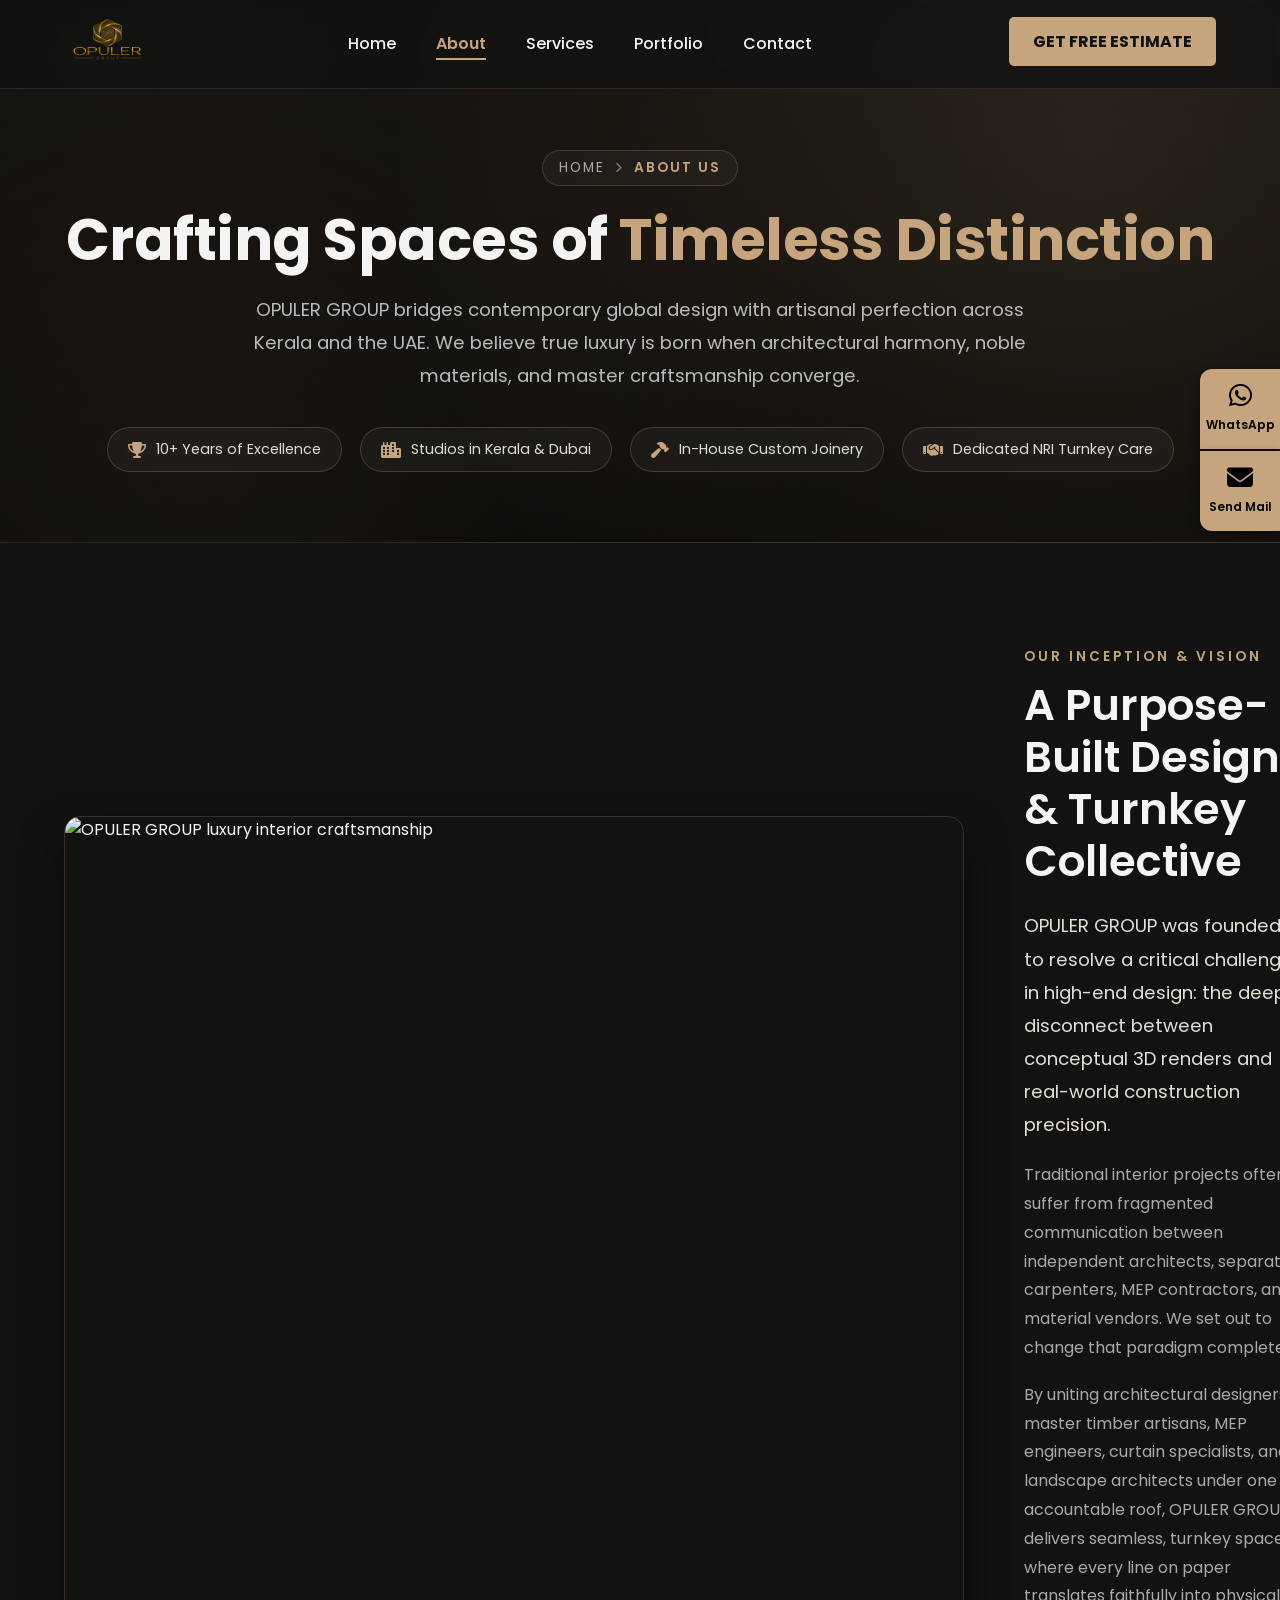
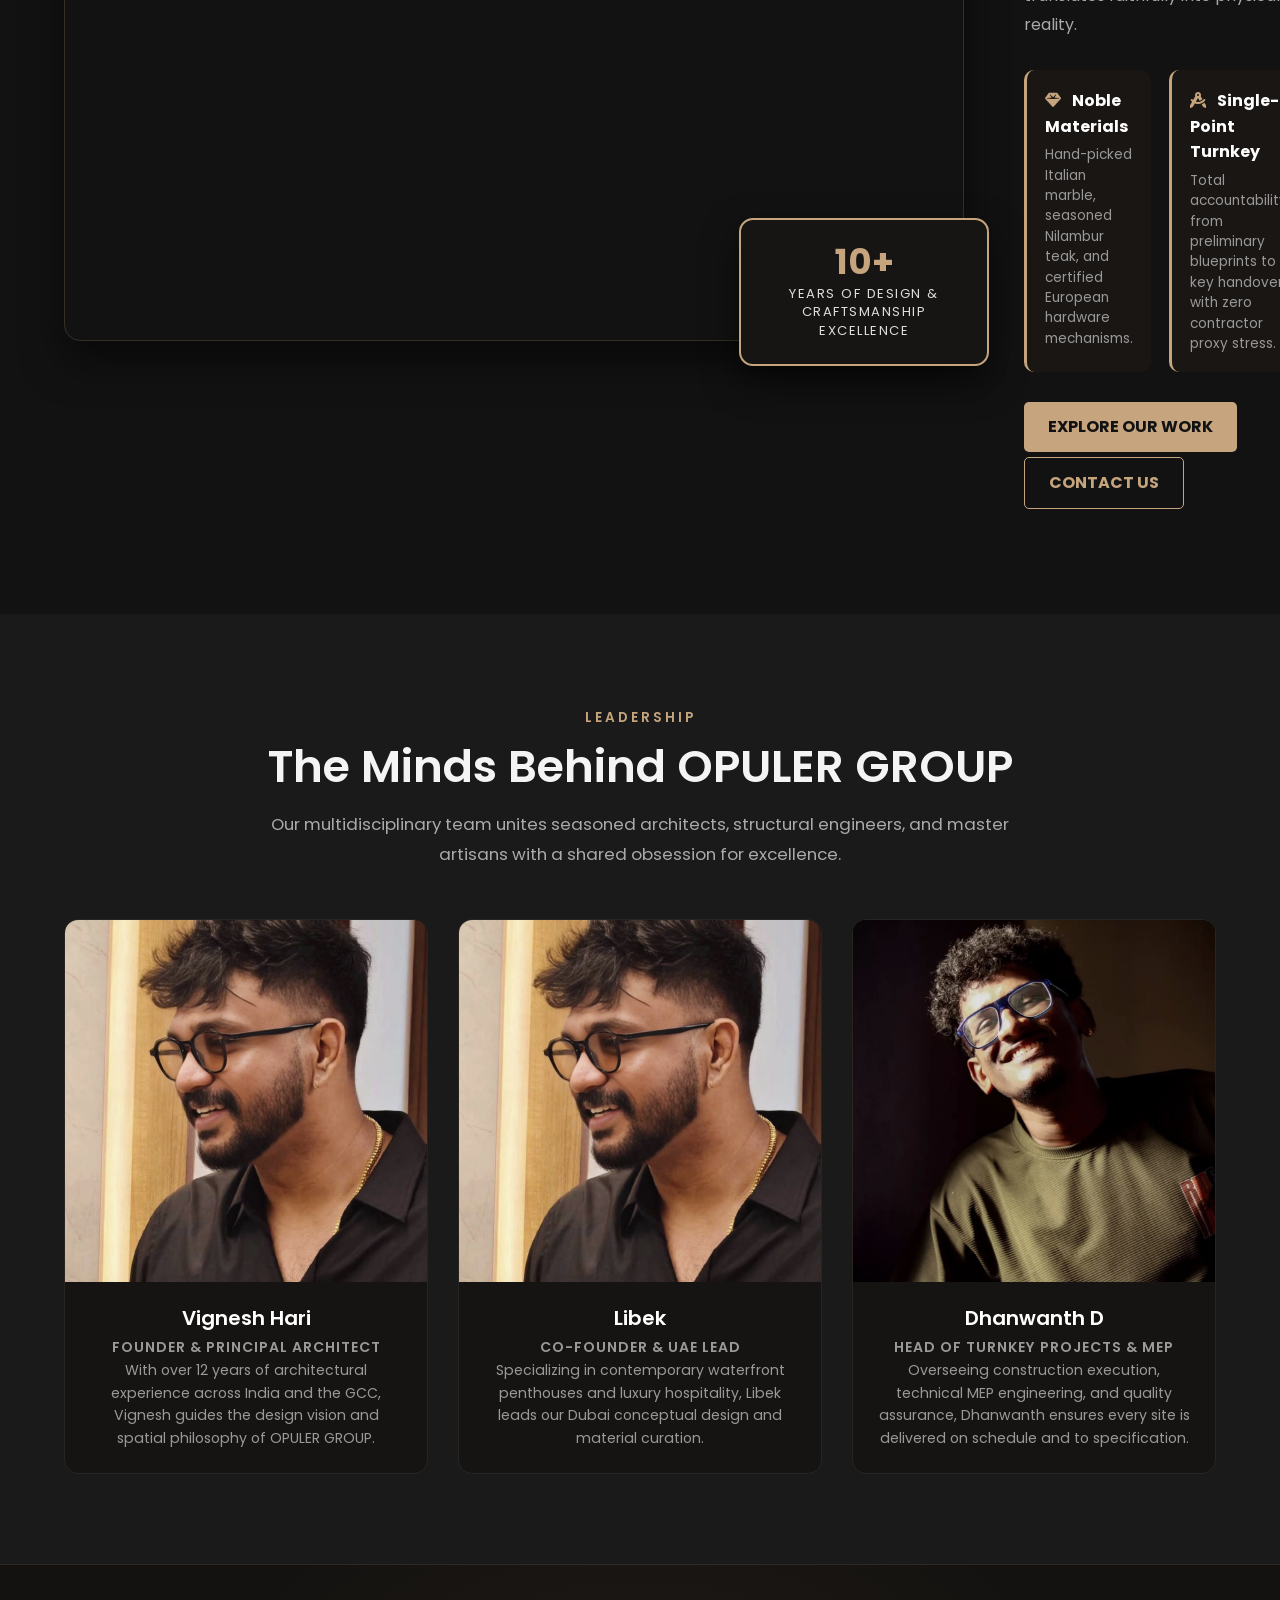
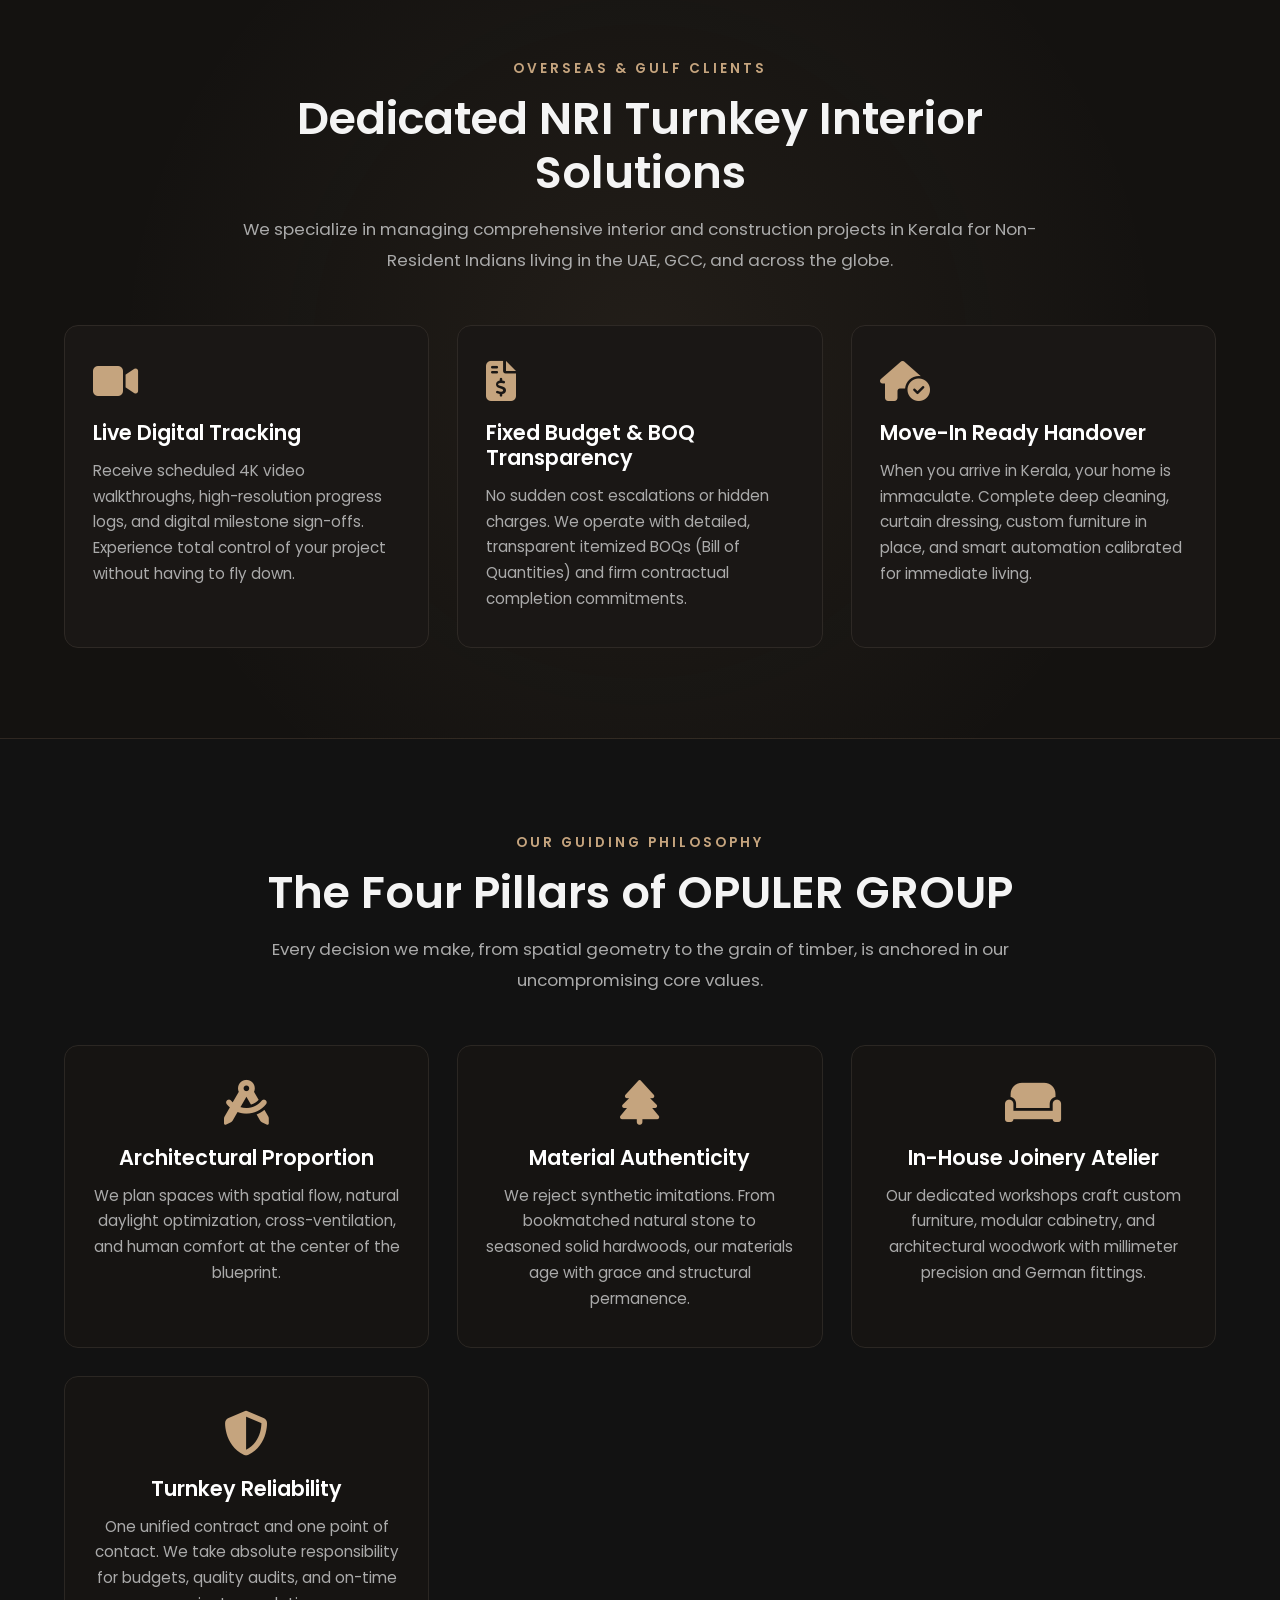
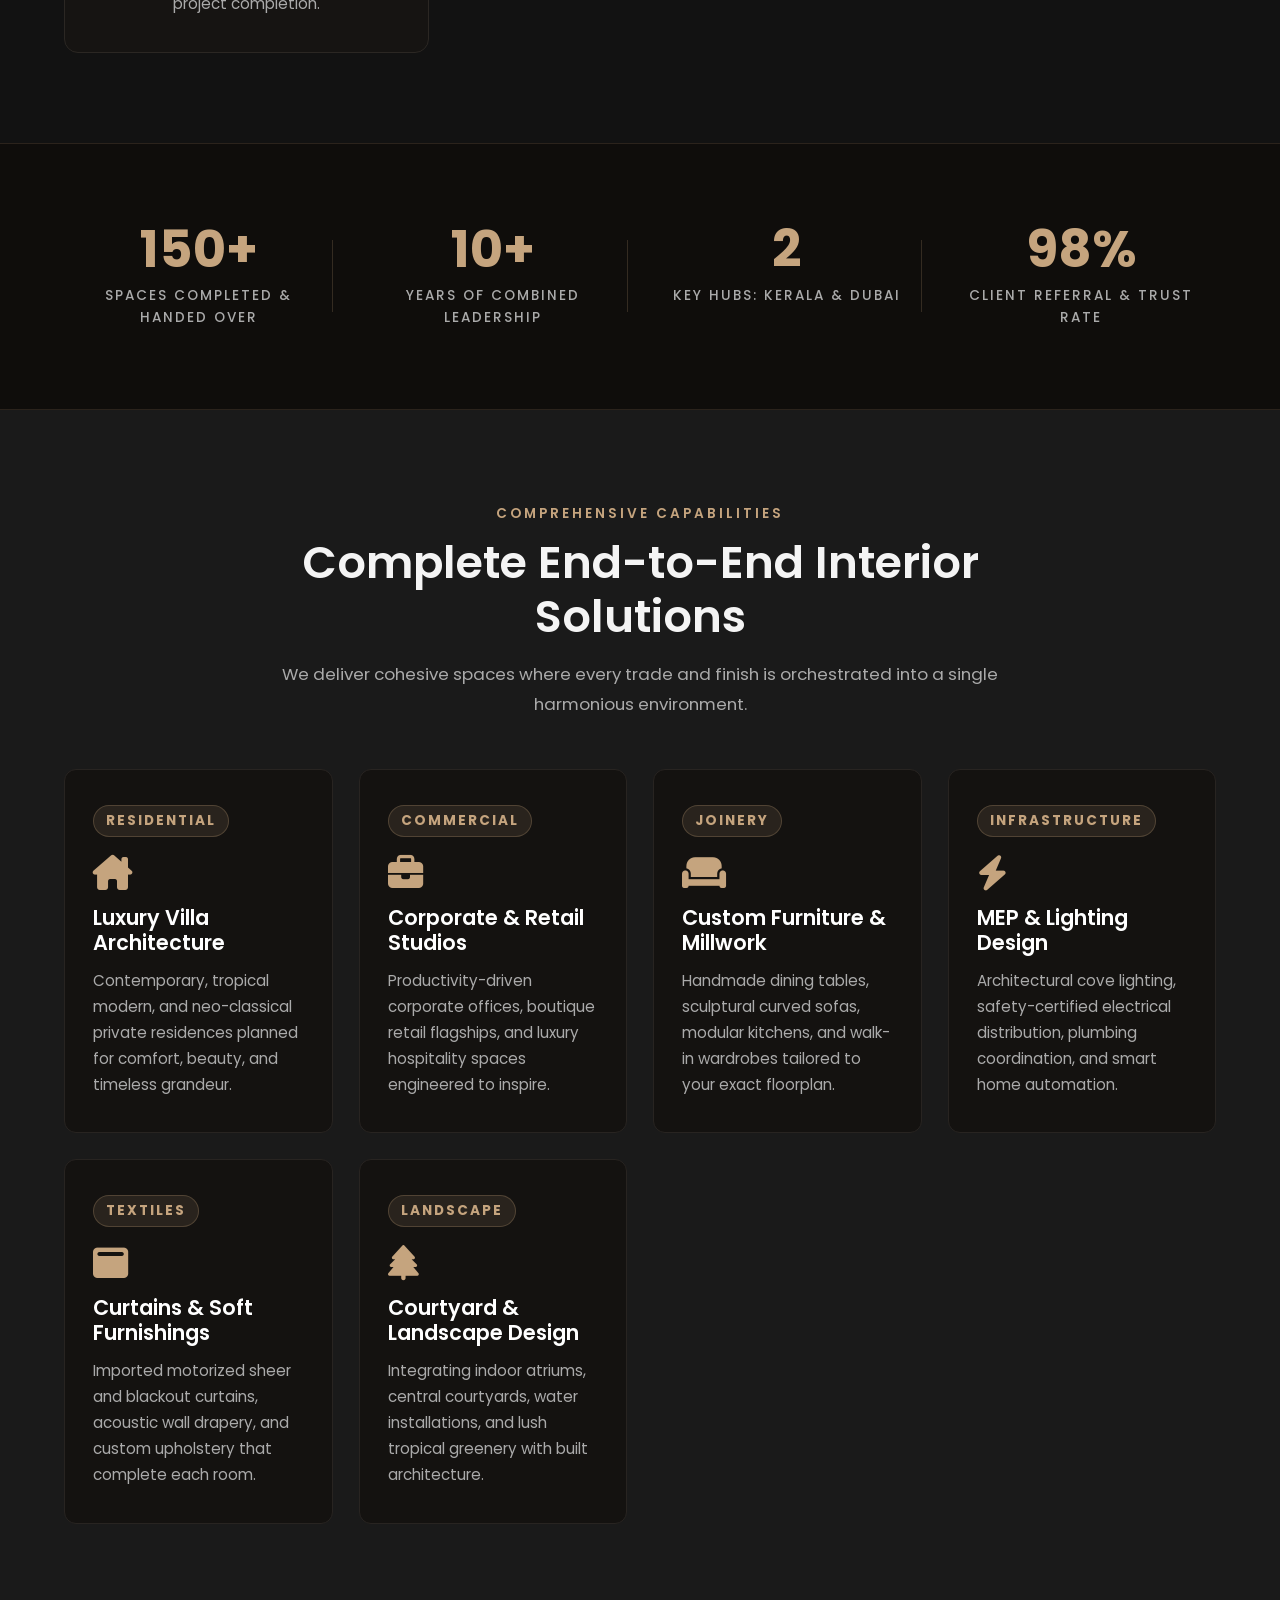
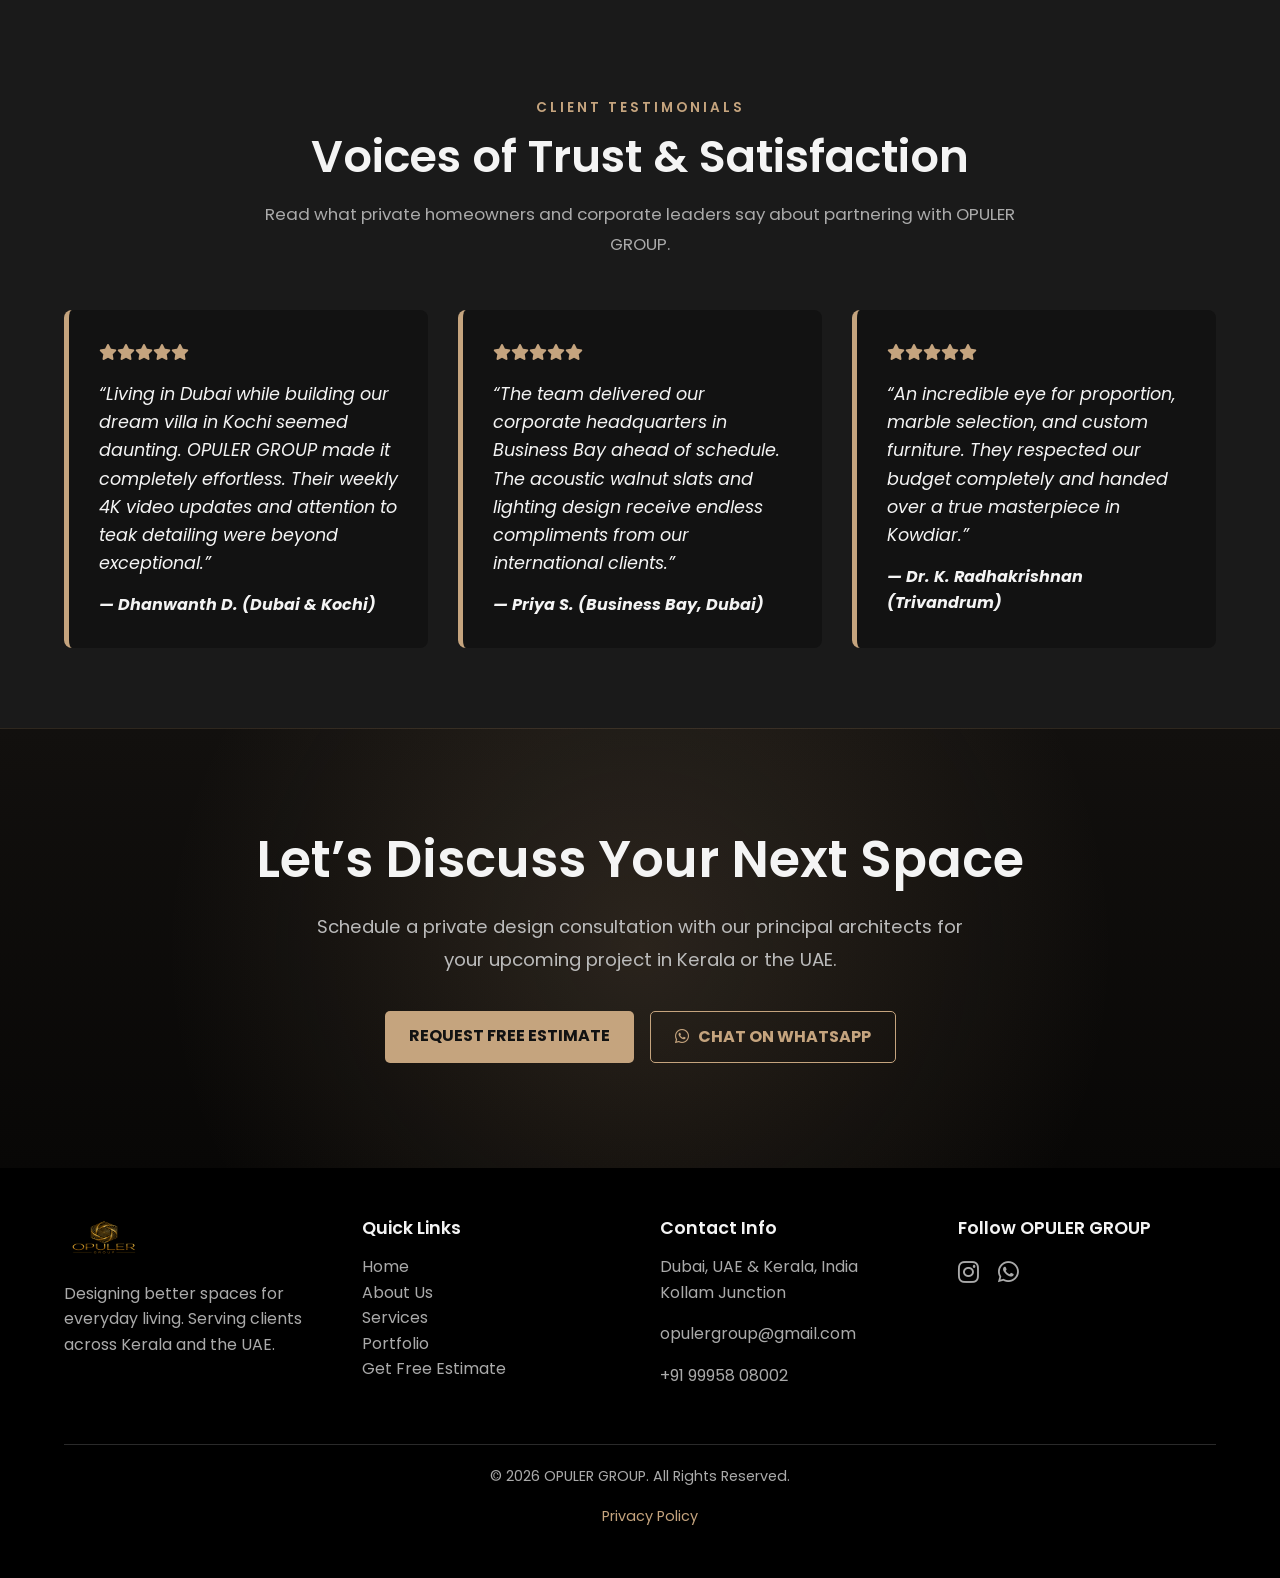
==== commit abc32240: "mobile view optimsed" ====
--- a/about.html
+++ b/about.html
@@ -161,11 +161,10 @@
       <div class="team-info">
         <h3>Dhanwanth D</h3>
         <p class="team-role">Head of Turnkey Projects &amp; MEP</p>
-        <p>Overseeing construction execution, technical MEP engineering, and quality assurance, Rahul ensures every site is delivered on schedule and to specification.</p>
-      </div>
-    </div>
-    
- 
+        <p>Overseeing construction execution, technical MEP engineering, and quality assurance, Dhanwanth ensures every site is delivered on schedule and to specification.</p>
+      </div>
+    </div>
+  </div>
 </section>
 
 <!-- NRI Turnkey Services Highlight -->
--- a/style.css
+++ b/style.css
@@ -484,38 +484,79 @@
     /* For Mobile Devices (max-width: 768px) */
     @media (max-width: 768px) {
         section {
-            padding: 40px 5%;
+            padding: 45px 5%;
+        }
+
+        h1 {
+            font-size: 1.85rem;
         }
 
         h2 {
-            font-size: 2rem;
+            font-size: 1.6rem;
+            margin-bottom: 1.2rem;
+        }
+
+        h3 {
+            font-size: 1.15rem;
+        }
+
+        p {
+            font-size: 0.88rem;
+            line-height: 1.6;
+        }
+
+        .cta-button {
+            padding: 9px 18px;
+            font-size: 0.82rem;
+            letter-spacing: 0.5px;
+            border-radius: 4px;
+            margin-bottom: 4px;
+        }
+
+        .cta-outline {
+            margin-left: 0;
         }
 
         /* Responsive Navigation */
+        header {
+            padding: 12px 5%;
+        }
+
+        nav .logo img {
+            height: 38px;
+        }
+
         .nav-links {
             position: absolute;
-            top: 80px; /* Height of the header */
+            top: 100%;
             left: 0;
-            background: var(--primary-black); /* Changed for better contrast */
+            background: rgba(14, 12, 10, 0.98);
+            backdrop-filter: blur(15px);
             width: 100%;
             flex-direction: column;
             align-items: center;
             padding: 0;
             max-height: 0;
             overflow: hidden;
-            transition: max-height 0.5s ease-out, padding 0.3s ease-in-out;
+            border-bottom: 1px solid rgba(197, 164, 126, 0.25);
+            transition: max-height 0.4s ease-out, padding 0.3s ease-in-out;
         }
 
         .nav-links.active {
-            max-height: 500px; /* A large enough value */
-            padding: 20px 0;
+            max-height: 450px;
+            padding: 18px 0;
         }
 
         .nav-links li {
             width: 100%;
             text-align: center;
             margin: 0;
-            padding: 10px 0;
+            padding: 8px 0;
+        }
+
+        .nav-links a {
+            font-size: 0.95rem;
+            padding: 6px 0;
         }
         
         header .cta-button {
@@ -523,8 +564,8 @@
         }
 
         .menu-toggle {
-            display: block; /* Show hamburger icon */
-            font-size: 1.5rem;
+            display: block;
+            font-size: 1.35rem;
             cursor: pointer;
             color: var(--text-light);
         }
@@ -535,15 +576,15 @@
         }
 
         .hero h1 {
-            font-size: 2.5rem;
+            font-size: 1.85rem;
         }
         .hero p {
-            font-size: 1.1rem;
+            font-size: 0.92rem;
         }
         .hero .cta-button {
-             display: inline-block; /* Ensure hero button is visible */
-             padding: 14px 25px;
-             font-size: 1rem;
+             display: inline-block;
+             padding: 9px 18px;
+             font-size: 0.82rem;
         }
 
         /* Stacking Sections */
@@ -552,6 +593,7 @@
         .reviews-container {
             flex-direction: column;
             align-items: center;
+            gap: 16px;
         }
 
         .expertise-card,
@@ -559,16 +601,70 @@
         .review-card {
             flex-basis: 100%;
             width: 100%;
+            padding: 20px 16px;
+        }
+
+        .material-card i,
+        .expertise-card i {
+            font-size: 2rem;
+            margin-bottom: 12px;
         }
 
         /* Contact Form */
+        .contact-form-section {
+            padding: 45px 5%;
+        }
+
+        .contact-subtitle {
+            font-size: 0.88rem;
+            margin: -1rem auto 1.8rem;
+        }
+
+        .contact-form {
+            gap: 14px;
+        }
+
         .form-group {
             flex-direction: column;
+            gap: 14px;
+        }
+
+        .contact-form input,
+        .contact-form textarea {
+            padding: 11px 13px;
+            font-size: 0.88rem;
+        }
+
+        .contact-form button[type=submit] {
+            width: 100%;
+            max-width: 220px;
+            padding: 11px 20px;
+            font-size: 0.85rem;
         }
 
         /* Footer */
+        footer {
+            padding: 35px 5% 20px;
+        }
+
         .footer-container {
             text-align: center;
+            gap: 24px;
+        }
+
+        .footer-logo {
+            height: 34px;
+            margin: 0 auto 10px;
+        }
+
+        .footer-contact p,
+        .footer-about p {
+            font-size: 0.82rem;
+        }
+
+        .footer-bottom {
+            font-size: 0.78rem;
+            padding-top: 15px;
         }
     }
 
@@ -1600,49 +1696,533 @@
 }
 
 @media (max-width: 768px) {
+    /* Page Hero on Mobile */
     .page-hero {
-        padding: 120px 5% 50px;
-    }
-    
+        padding: 95px 4% 35px;
+    }
+
+    .breadcrumb {
+        font-size: 0.72rem;
+        padding: 4px 12px;
+        margin-bottom: 12px;
+        gap: 6px;
+    }
+
+    .page-hero h1 {
+        font-size: 1.75rem;
+        margin-bottom: 10px;
+        line-height: 1.25;
+    }
+
+    .page-hero .hero-subtitle {
+        font-size: 0.88rem;
+        line-height: 1.55;
+        margin-bottom: 20px;
+        padding: 0 4px;
+    }
+
+    /* Compact 2x2 Hero Badges */
     .hero-badges {
-        flex-direction: column;
-        align-items: center;
-    }
-    
+        display: grid;
+        grid-template-columns: 1fr 1fr;
+        gap: 8px;
+        max-width: 350px;
+        margin: 16px auto 0;
+        width: 100%;
+    }
+
+    .badge-item {
+        font-size: 0.72rem;
+        padding: 6px 8px;
+        justify-content: center;
+        text-align: center;
+        gap: 6px;
+    }
+
+    .badge-item i {
+        font-size: 0.8rem;
+    }
+
+    /* Section Headers on Mobile */
+    .section-header {
+        margin-bottom: 28px;
+    }
+
+    .section-tag {
+        font-size: 0.74rem;
+        letter-spacing: 2px;
+        margin-bottom: 8px;
+    }
+
+    .section-header h2 {
+        font-size: 1.55rem;
+        margin-bottom: 10px;
+    }
+
+    .section-header p {
+        font-size: 0.88rem;
+        line-height: 1.55;
+    }
+
+    /* Smooth Swipe Filter Bar */
+    .portfolio-filters-wrap {
+        padding: 10px 4% 0;
+        width: 100%;
+    }
+
+    .portfolio-filters {
+        display: flex;
+        flex-wrap: nowrap;
+        overflow-x: auto;
+        -webkit-overflow-scrolling: touch;
+        justify-content: flex-start;
+        gap: 6px;
+        padding: 5px 6px;
+        border-radius: 25px;
+        width: 100%;
+        scrollbar-width: none;
+    }
+
+    .portfolio-filters::-webkit-scrollbar {
+        display: none;
+    }
+
+    .filter-btn {
+        white-space: nowrap;
+        flex-shrink: 0;
+        padding: 6px 13px;
+        font-size: 0.76rem;
+        border-radius: 18px;
+    }
+
+    /* Portfolio Cards on Mobile */
+    .portfolio-section {
+        padding: 25px 4% 50px;
+    }
+
     .portfolio-grid {
         grid-template-columns: 1fr;
-    }
-    
+        gap: 18px;
+        margin-top: 15px;
+    }
+
+    .portfolio-card {
+        border-radius: 10px;
+    }
+
+    .card-media {
+        aspect-ratio: 16/10;
+    }
+
+    .card-location-badge {
+        top: 10px;
+        left: 10px;
+        font-size: 0.65rem;
+        padding: 3px 8px;
+    }
+
+    .card-category-badge {
+        top: 10px;
+        right: 10px;
+        font-size: 0.62rem;
+        padding: 3px 7px;
+    }
+
+    .card-body {
+        padding: 15px;
+    }
+
+    .card-body h3 {
+        font-size: 1.15rem;
+        margin-bottom: 6px;
+    }
+
+    .card-body p {
+        font-size: 0.84rem;
+        line-height: 1.5;
+        margin-bottom: 12px;
+    }
+
+    .card-tags {
+        gap: 6px;
+        margin-bottom: 12px;
+    }
+
+    .card-tags span {
+        font-size: 0.68rem;
+        padding: 3px 7px;
+    }
+
+    .card-actions {
+        padding-top: 12px;
+    }
+
+    .view-project-btn {
+        font-size: 0.8rem;
+    }
+
+    .card-actions .inquire-btn {
+        font-size: 0.76rem;
+    }
+
+    /* Compact 2x2 Stats Matrix */
+    .stats-strip {
+        padding: 30px 4%;
+    }
+
     .stats-container {
-        grid-template-columns: 1fr;
-        gap: 15px;
-    }
-    
+        grid-template-columns: 1fr 1fr;
+        gap: 10px;
+    }
+
+    .stat-item {
+        padding: 8px 4px;
+    }
+
     .stat-item::after {
         display: none !important;
     }
-    
+
+    .stat-number {
+        font-size: 1.75rem;
+        margin-bottom: 3px;
+    }
+
+    .stat-label {
+        font-size: 0.68rem;
+        letter-spacing: 0.5px;
+    }
+
+    /* Process, NRI, Pillars & Team Sections */
+    .process-section,
+    .nri-section,
+    .pillars-section,
+    .team-section,
+    .about-story-section {
+        padding: 45px 4%;
+    }
+
+    .process-grid,
+    .nri-grid,
+    .pillars-grid,
+    .team-grid {
+        gap: 14px;
+    }
+
+    .process-card,
+    .nri-card,
+    .pillar-card {
+        padding: 18px 16px;
+        border-radius: 10px;
+    }
+
+    .process-card i.process-icon,
+    .nri-card i,
+    .pillar-card i {
+        font-size: 1.75rem;
+        margin-bottom: 12px;
+    }
+
+    .process-card h3,
+    .nri-card h3,
+    .pillar-card h3 {
+        font-size: 1.15rem;
+        margin-bottom: 6px;
+    }
+
+    .process-card p,
+    .nri-card p,
+    .pillar-card p {
+        font-size: 0.85rem;
+        line-height: 1.55;
+    }
+
+    .step-num {
+        font-size: 0.7rem;
+        padding: 3px 8px;
+        margin-bottom: 10px;
+    }
+
+    /* About Story Section on Mobile */
+    .story-grid {
+        grid-template-columns: 1fr;
+        gap: 20px;
+    }
+
+    .story-visual {
+        max-width: 100%;
+        margin: 0 auto 20px;
+    }
+
+    .story-img-main {
+        border-radius: 10px;
+        max-height: 280px;
+    }
+
     .story-badge {
         position: relative;
         bottom: auto;
         right: auto;
-        margin: -40px auto 0;
-    }
-    
+        margin: -20px auto 0;
+        padding: 10px 16px;
+        max-width: 180px;
+        border-radius: 8px;
+    }
+
+    .story-badge-year {
+        font-size: 1.5rem;
+        margin-bottom: 2px;
+    }
+
+    .story-badge-text {
+        font-size: 0.66rem;
+        letter-spacing: 1px;
+    }
+
+    .story-content h2 {
+        font-size: 1.55rem;
+        margin-bottom: 12px;
+    }
+
+    .story-content .lead {
+        font-size: 0.92rem;
+        line-height: 1.55;
+        margin-bottom: 12px;
+    }
+
+    .story-content p {
+        font-size: 0.85rem;
+        line-height: 1.55;
+        margin-bottom: 10px;
+    }
+
     .story-highlights {
         grid-template-columns: 1fr;
+        gap: 10px;
+        margin: 18px 0;
+    }
+
+    .highlight-box {
+        padding: 10px 12px;
+    }
+
+    .highlight-box h4 {
+        font-size: 0.88rem;
+        margin-bottom: 3px;
+    }
+
+    .highlight-box p {
+        font-size: 0.78rem;
+    }
+
+    /* Team Section on Mobile */
+    .team-card {
+        border-radius: 10px;
+    }
+
+    .team-img-wrap {
+        max-height: 240px;
+    }
+
+    .team-info {
+        padding: 14px;
+    }
+
+    .team-info h3 {
+        font-size: 1.15rem;
+        margin-bottom: 3px;
+    }
+
+    .team-role {
+        font-size: 0.72rem;
+        margin-bottom: 6px;
+    }
+
+    .team-info p {
+        font-size: 0.8rem;
+        line-height: 1.45;
+    }
+
+    /* Reviews on Mobile */
+    .review-card {
+        padding: 16px 14px;
+        border-radius: 6px;
+        border-left-width: 4px;
+    }
+
+    .review-card .stars {
+        font-size: 0.8rem;
+        margin-bottom: 8px;
+    }
+
+    .review-card blockquote {
+        font-size: 0.86rem;
+        line-height: 1.5;
+        margin-bottom: 8px;
+    }
+
+    .review-card cite {
+        font-size: 0.78rem;
+    }
+
+    /* Inner CTA & Callouts */
+    .inner-cta {
+        padding: 55px 4%;
+    }
+
+    .inner-cta h2 {
+        font-size: 1.65rem;
+        margin-bottom: 12px;
+    }
+
+    .inner-cta p {
+        font-size: 0.9rem;
+        line-height: 1.55;
+        margin-bottom: 22px;
+    }
+
+    .inner-cta-buttons {
+        flex-direction: column;
+        align-items: center;
+        gap: 8px;
+    }
+
+    .inner-cta-buttons .cta-button {
+        width: 100%;
+        max-width: 260px;
+        text-align: center;
+        margin: 0;
+    }
+
+    .portfolio-more {
+        padding: 16px 12px;
+        margin-top: 20px;
+    }
+
+    .portfolio-more p {
+        font-size: 0.85rem;
+        margin-bottom: 12px;
+    }
+
+    /* Lightbox Modal on Mobile */
+    .project-modal {
+        padding: 10px;
+    }
+
+    .modal-content {
+        width: 100%;
+        max-height: 90vh;
+        border-radius: 10px;
+    }
+
+    .modal-close {
+        top: 8px;
+        right: 8px;
+        width: 32px;
+        height: 32px;
+        font-size: 0.9rem;
+    }
+
+    .modal-image-col img {
+        max-height: 200px;
+    }
+
+    .modal-info-col {
+        padding: 16px 14px;
+    }
+
+    .modal-tag {
+        font-size: 0.7rem;
+        letter-spacing: 1px;
+    }
+
+    .modal-info-col h2 {
+        font-size: 1.25rem;
+        margin-bottom: 4px;
+    }
+
+    .modal-location {
+        font-size: 0.8rem;
+        margin-bottom: 10px;
+    }
+
+    .modal-desc {
+        font-size: 0.82rem;
+        line-height: 1.5;
+        margin-bottom: 12px;
+    }
+
+    .modal-specs-list {
+        padding: 8px 0;
+        margin-bottom: 14px;
+    }
+
+    .modal-specs-list li {
+        font-size: 0.78rem;
+        padding: 4px 0;
+    }
+
+    .modal-actions {
+        flex-direction: column;
+        gap: 8px;
+        width: 100%;
+    }
+
+    .modal-actions .whatsapp-btn,
+    .modal-actions .cta-button {
+        width: 100%;
+        text-align: center;
+        justify-content: center;
+        padding: 9px 14px;
+        font-size: 0.8rem;
+    }
+
+    /* Floating Contact Bar - Non-intrusive bottom-right FAB */
+    .sticky-contact-bar {
+        top: auto;
+        bottom: 18px;
+        right: 14px;
+        transform: none;
+        flex-direction: row;
+        gap: 8px;
+        z-index: 999;
+    }
+
+    .sticky-contact-bar a {
+        width: 44px;
+        height: 44px;
+        padding: 0;
+        border-radius: 50% !important;
+        margin: 0 !important;
+        box-shadow: 0 4px 14px rgba(0, 0, 0, 0.5);
+    }
+
+    .sticky-contact-bar a span {
+        display: none;
+    }
+
+    .sticky-contact-bar a i {
+        font-size: 19px;
+        margin-bottom: 0;
+    }
+}
+
+/* Extra Small Phones (max-width: 480px) */
+@media (max-width: 480px) {
+    .page-hero h1 {
+        font-size: 1.55rem;
     }
     
-    .modal-info-col {
-        padding: 25px 20px;
+    .hero-badges {
+        grid-template-columns: 1fr;
+        max-width: 260px;
     }
     
-    .sticky-contact-bar a {
-        width: 60px;
-        height: 65px;
+    .stats-container {
+        grid-template-columns: 1fr 1fr;
     }
     
-    .sticky-contact-bar a i {
-        font-size: 22px;
-    }
-}
+    .stat-number {
+        font-size: 1.5rem;
+    }
+}
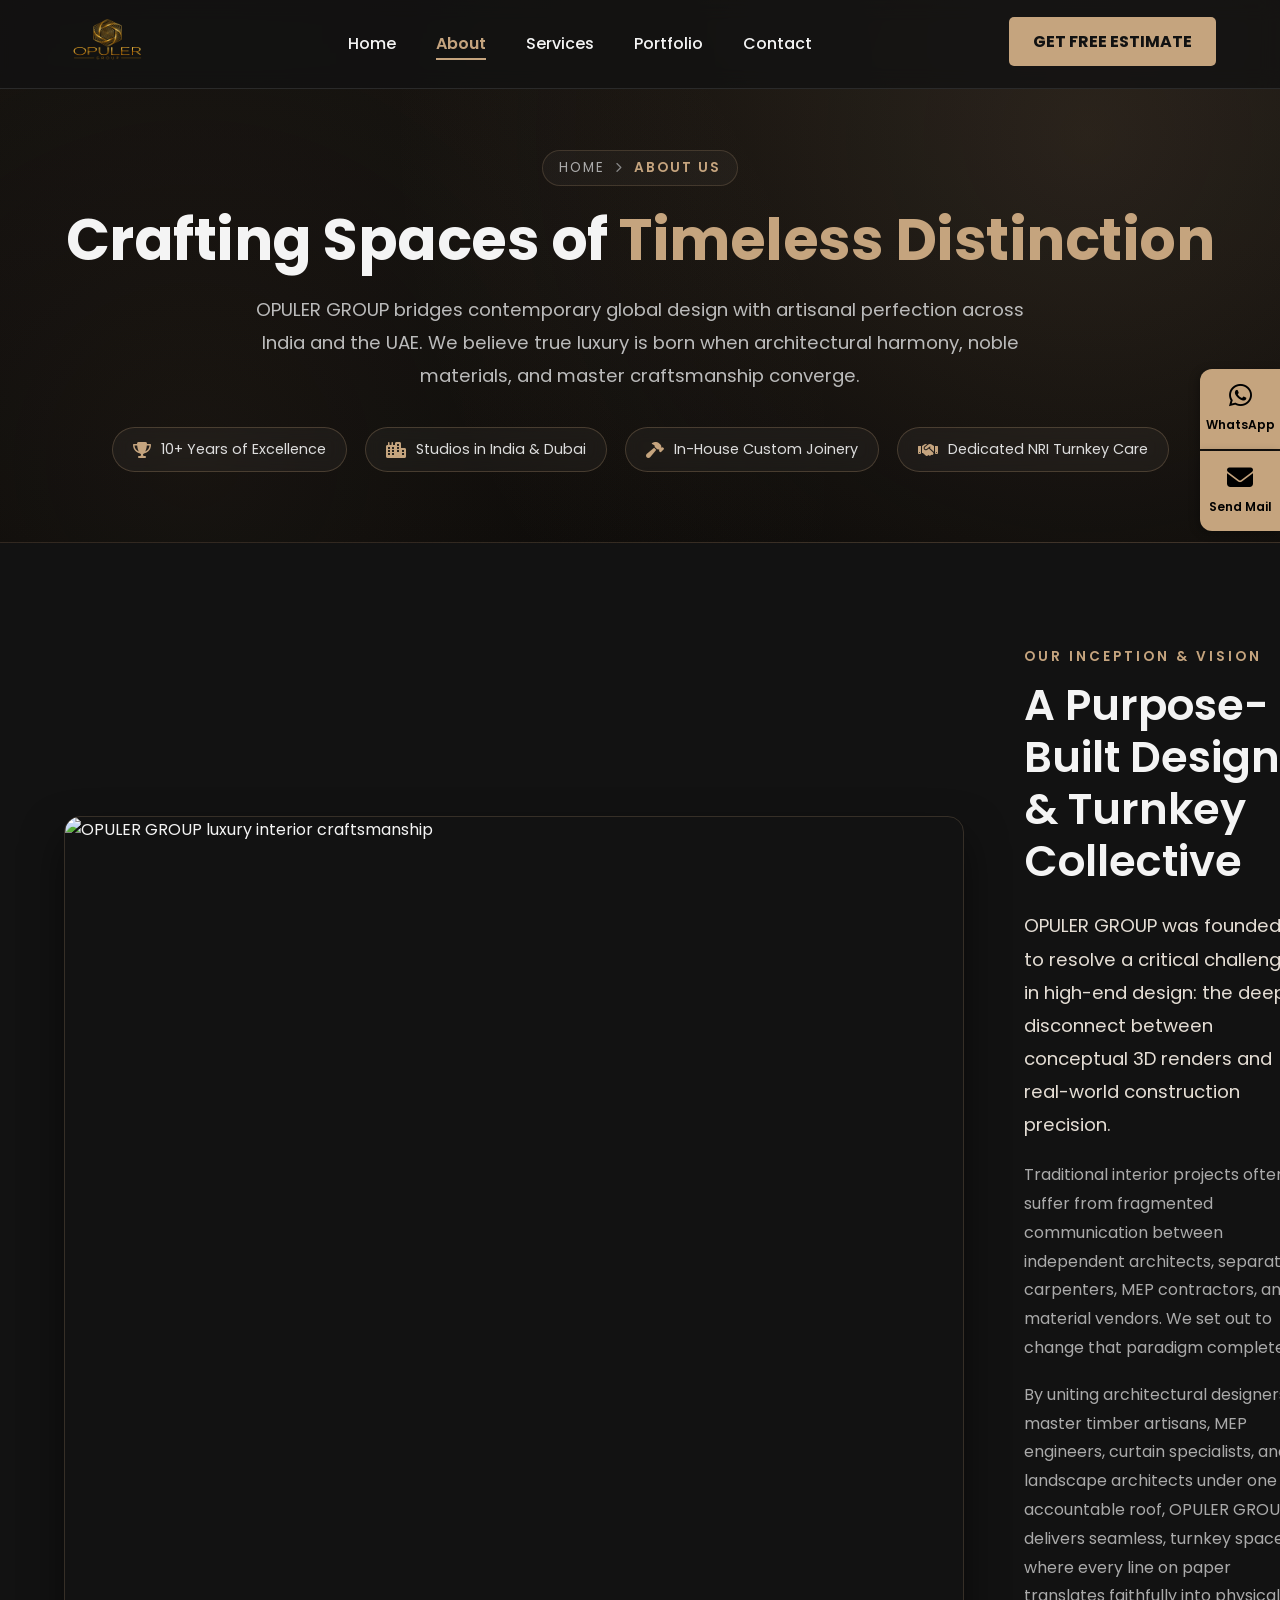
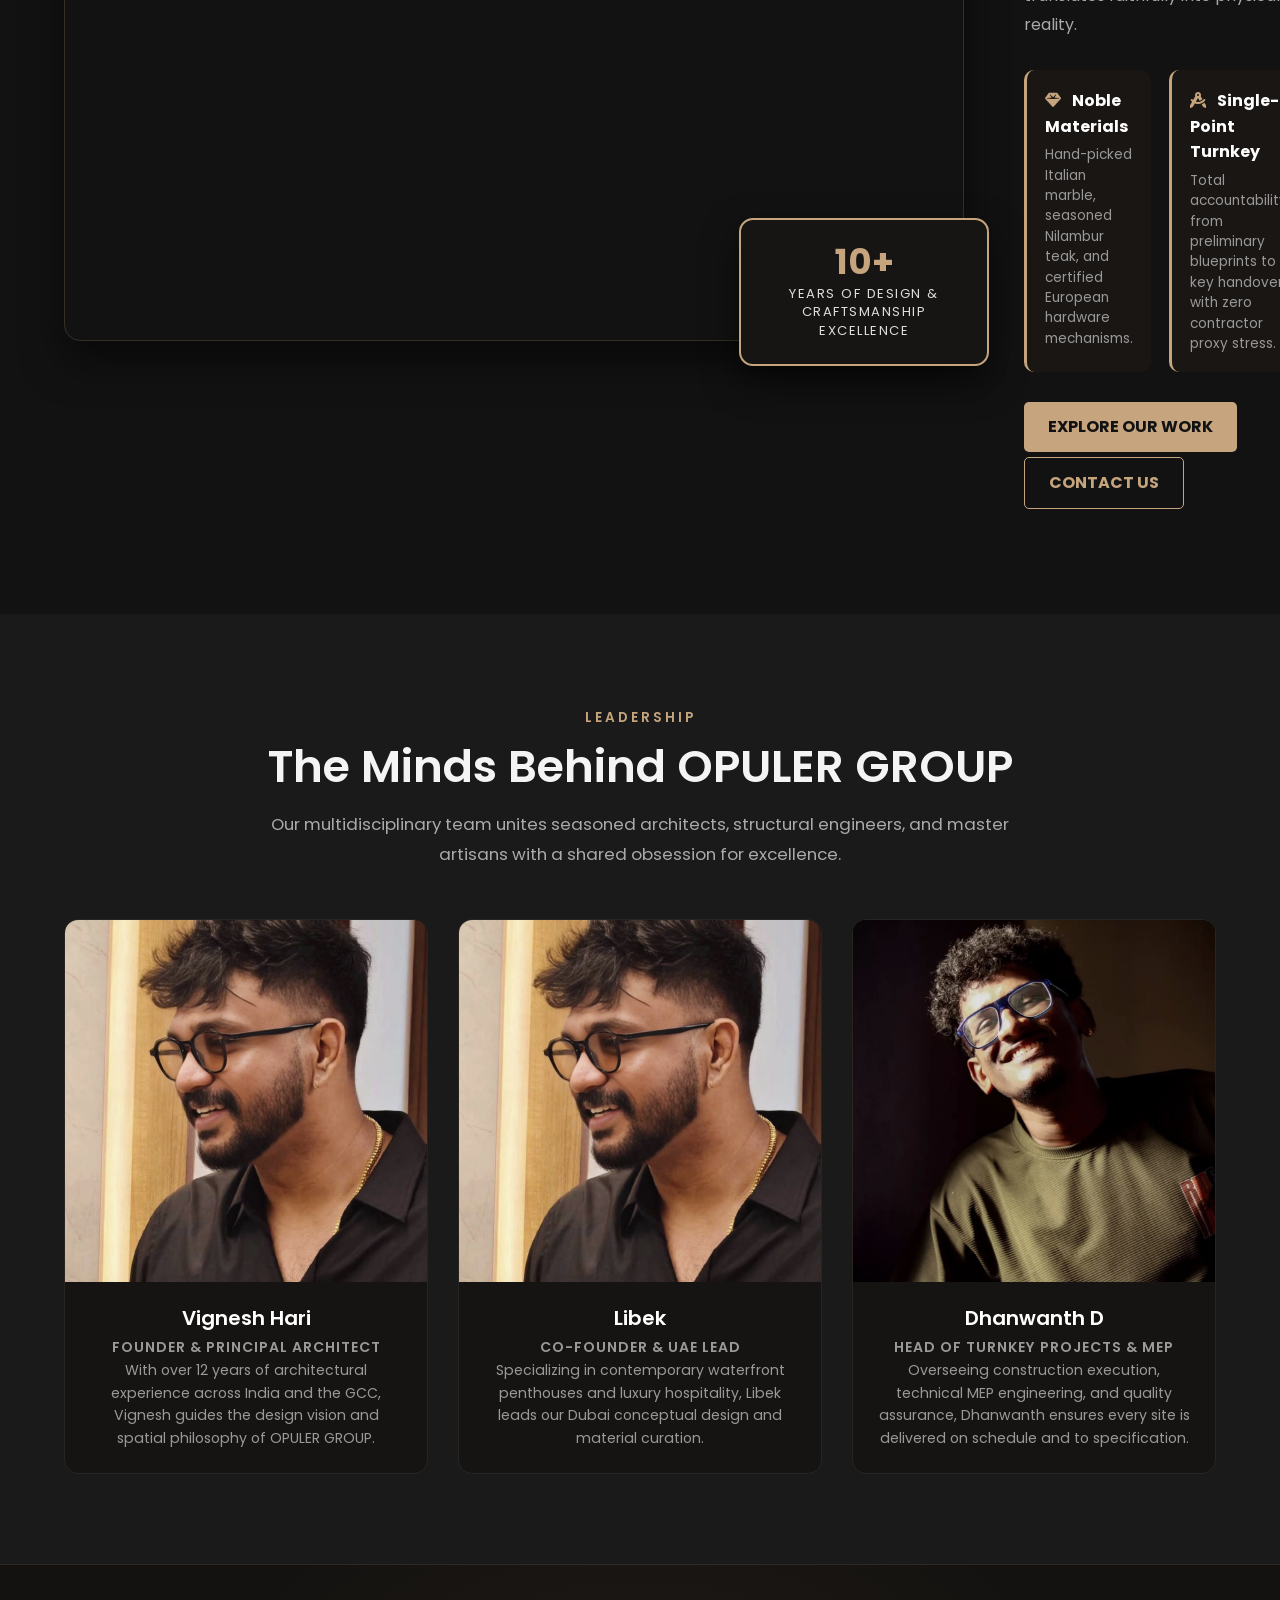
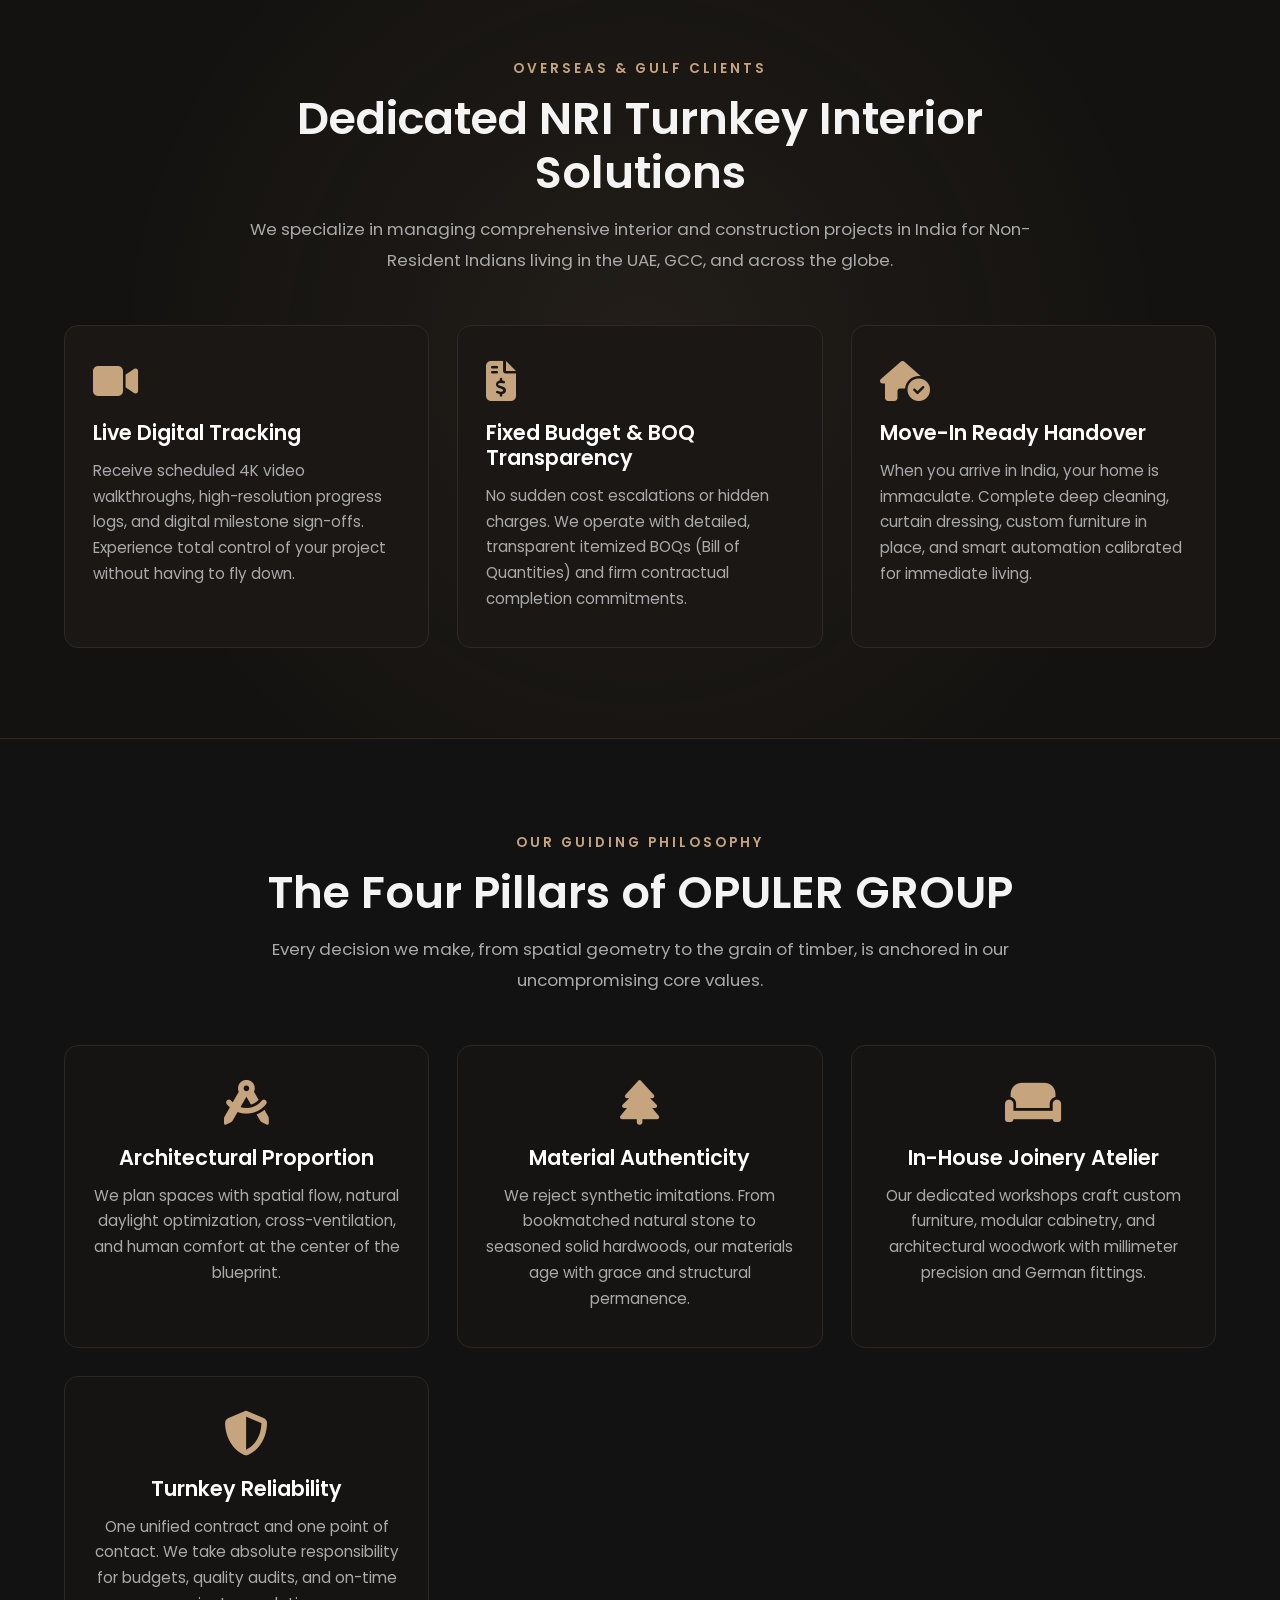
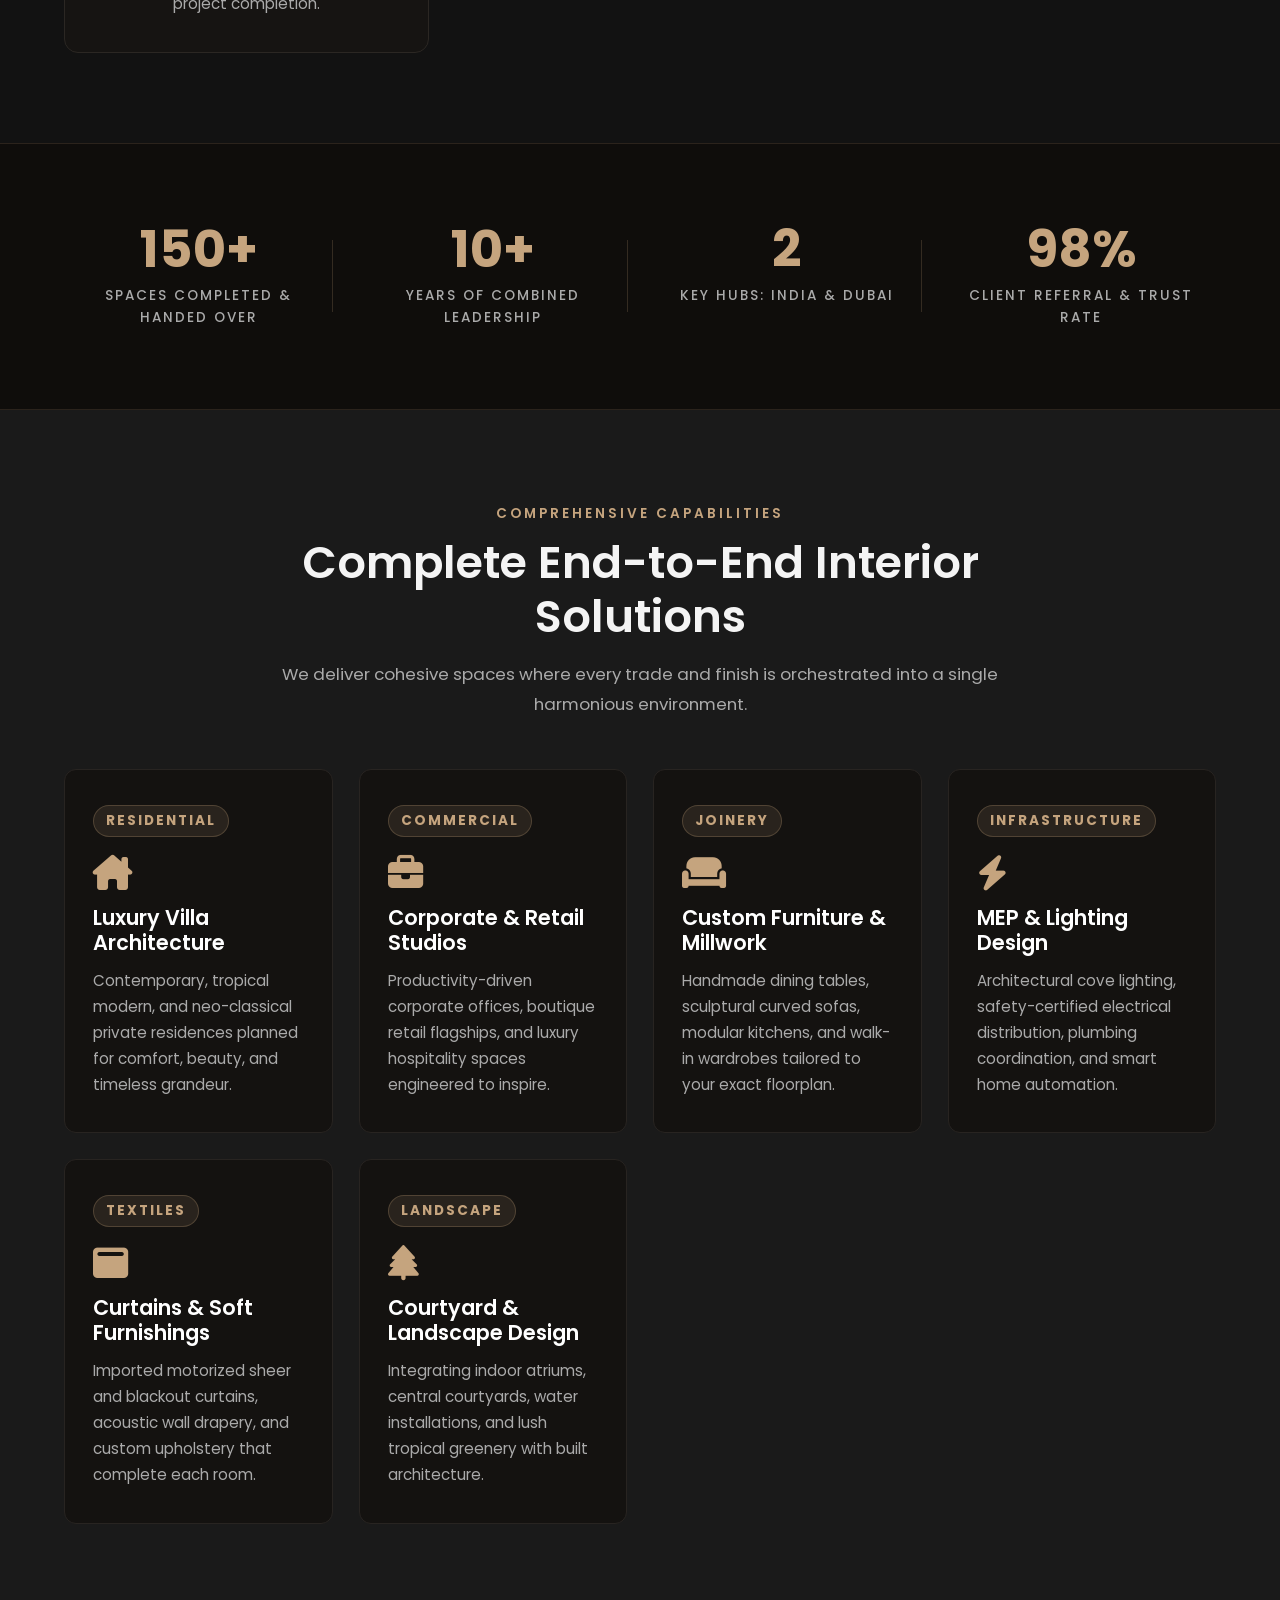
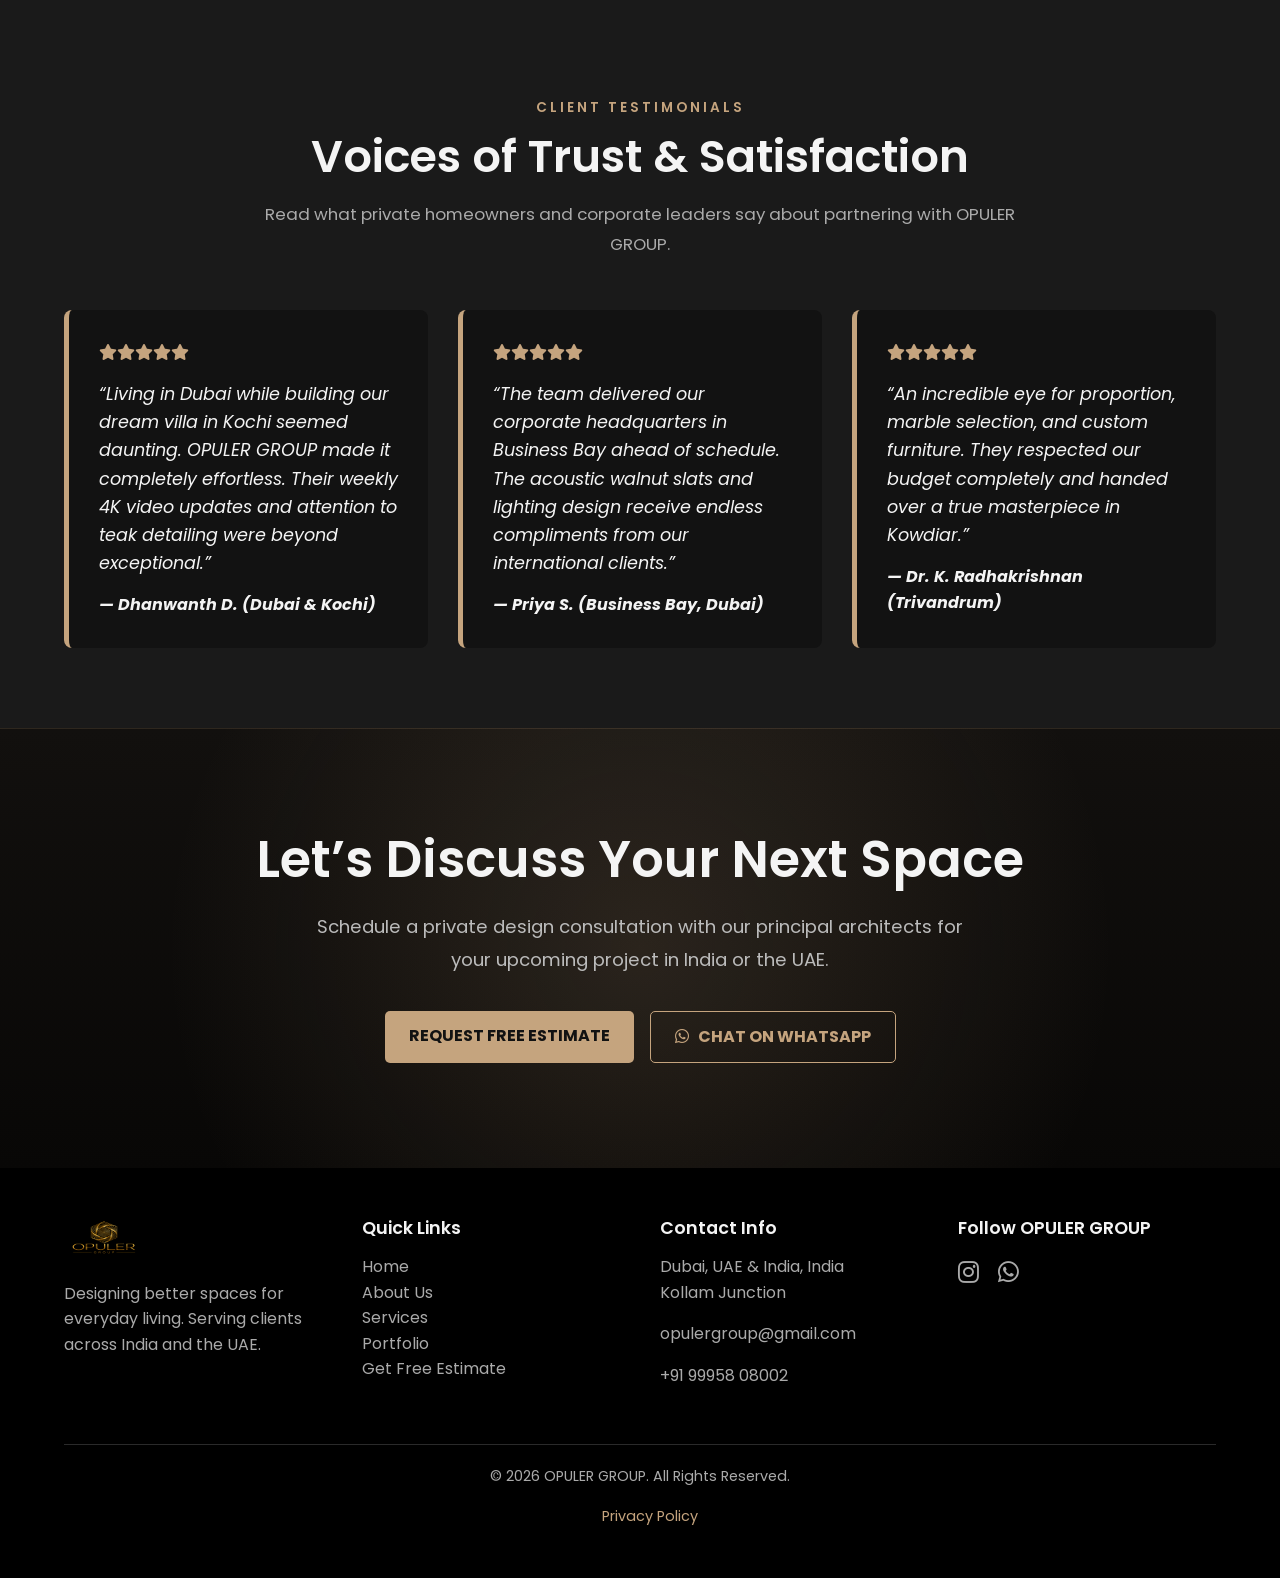
==== commit 647aa890: "kerala_changes_to_india" ====
--- a/about.html
+++ b/about.html
@@ -3,8 +3,8 @@
 <head>
 <meta charset="UTF-8">
 <meta name="viewport" content="width=device-width, initial-scale=1.0, viewport-fit=cover">
-<title>About Us | OPULER GROUP Luxury Interior Designers in Kerala &amp; UAE</title>
-<meta name="description" content="Discover the story, design philosophy, leadership, and dedicated turnkey interior services behind OPULER GROUP, serving Kerala and the UAE with distinction.">
+<title>About Us | OPULER GROUP Luxury Interior Designers in India &amp; UAE</title>
+<meta name="description" content="Discover the story, design philosophy, leadership, and dedicated turnkey interior services behind OPULER GROUP, serving India and the UAE with distinction.">
 <meta name="robots" content="index,follow,max-image-preview:large">
 <link rel="canonical" href="https://opulergroup.com/about.html">
 <link rel="icon" href="opular-logo.png" type="image/png">
@@ -16,12 +16,12 @@
 <noscript><link rel="stylesheet" href="https://cdnjs.cloudflare.com/ajax/libs/font-awesome/6.5.2/css/all.min.css"></noscript>
 <meta property="og:type" content="website">
 <meta property="og:title" content="About Us | OPULER GROUP Luxury Interior Designers">
-<meta property="og:description" content="Learn about OPULER GROUP's bespoke interior architecture, in-house joinery, and turnkey NRI services across Kerala and Dubai.">
+<meta property="og:description" content="Learn about OPULER GROUP's bespoke interior architecture, in-house joinery, and turnkey NRI services across India and Dubai.">
 <meta property="og:url" content="https://opulergroup.com/about.html">
 <meta property="og:image" content="https://opulergroup.com/opular-logo.png">
 <meta name="twitter:card" content="summary_large_image">
 <meta name="twitter:title" content="About Us | OPULER GROUP Luxury Interior Designers">
-<meta name="twitter:description" content="Learn about OPULER GROUP's bespoke interior architecture, in-house joinery, and turnkey NRI services across Kerala and Dubai.">
+<meta name="twitter:description" content="Learn about OPULER GROUP's bespoke interior architecture, in-house joinery, and turnkey NRI services across India and Dubai.">
 <meta name="twitter:image" content="https://opulergroup.com/opular-logo.png">
 <meta name="theme-color" content="#080706">
 <script type="application/ld+json">
@@ -30,7 +30,7 @@
   "@type":"AboutPage",
   "name":"About OPULER GROUP",
   "url":"https://opulergroup.com/about.html",
-  "description":"Luxury interior design, bespoke furniture, and turnkey building company serving Kerala and the UAE.",
+  "description":"Luxury interior design, bespoke furniture, and turnkey building company serving India and the UAE.",
   "publisher":{
     "@type":"Organization",
     "name":"OPULER GROUP",
@@ -70,12 +70,12 @@
   </div>
   <h1>Crafting Spaces of <span class="gold-text">Timeless Distinction</span></h1>
   <p class="hero-subtitle">
-    OPULER GROUP bridges contemporary global design with artisanal perfection across Kerala and the UAE. We believe true luxury is born when architectural harmony, noble materials, and master craftsmanship converge.
+    OPULER GROUP bridges contemporary global design with artisanal perfection across India and the UAE. We believe true luxury is born when architectural harmony, noble materials, and master craftsmanship converge.
   </p>
   
   <div class="hero-badges">
     <div class="badge-item"><i class="fa-solid fa-trophy"></i> 10+ Years of Excellence</div>
-    <div class="badge-item"><i class="fa-solid fa-city"></i> Studios in Kerala &amp; Dubai</div>
+    <div class="badge-item"><i class="fa-solid fa-city"></i> Studios in India &amp; Dubai</div>
     <div class="badge-item"><i class="fa-solid fa-hammer"></i> In-House Custom Joinery</div>
     <div class="badge-item"><i class="fa-solid fa-handshake"></i> Dedicated NRI Turnkey Care</div>
   </div>
@@ -172,7 +172,7 @@
   <div class="section-header">
     <span class="section-tag">Overseas &amp; Gulf Clients</span>
     <h2>Dedicated NRI Turnkey Interior Solutions</h2>
-    <p>We specialize in managing comprehensive interior and construction projects in Kerala for Non-Resident Indians living in the UAE, GCC, and across the globe.</p>
+    <p>We specialize in managing comprehensive interior and construction projects in India for Non-Resident Indians living in the UAE, GCC, and across the globe.</p>
   </div>
   
   <div class="nri-grid">
@@ -191,7 +191,7 @@
     <div class="nri-card">
       <i class="fa-solid fa-house-circle-check"></i>
       <h3>Move-In Ready Handover</h3>
-      <p>When you arrive in Kerala, your home is immaculate. Complete deep cleaning, curtain dressing, custom furniture in place, and smart automation calibrated for immediate living.</p>
+      <p>When you arrive in India, your home is immaculate. Complete deep cleaning, curtain dressing, custom furniture in place, and smart automation calibrated for immediate living.</p>
     </div>
   </div>
 </section>
@@ -244,7 +244,7 @@
     </div>
     <div class="stat-item">
       <div class="stat-number">2</div>
-      <div class="stat-label">Key Hubs: Kerala &amp; Dubai</div>
+      <div class="stat-label">Key Hubs: India &amp; Dubai</div>
     </div>
     <div class="stat-item">
       <div class="stat-number">98%</div>
@@ -347,10 +347,10 @@
 <section class="inner-cta">
   <div class="inner-cta-box">
     <h2>Let’s Discuss Your Next Space</h2>
-    <p>Schedule a private design consultation with our principal architects for your upcoming project in Kerala or the UAE.</p>
+    <p>Schedule a private design consultation with our principal architects for your upcoming project in India or the UAE.</p>
     <div class="inner-cta-buttons">
       <a href="index.html#contact" class="cta-button">Request Free Estimate</a>
-      <a href="https://wa.me/9995808002" target="_blank" rel="noopener noreferrer" class="cta-button cta-outline">
+      <a href="https://wa.me/919995808002" target="_blank" rel="noopener noreferrer" class="cta-button cta-outline">
         <i class="fa-brands fa-whatsapp" style="margin-right: 6px;"></i> Chat on WhatsApp
       </a>
     </div>
@@ -364,7 +364,7 @@
       <a href="index.html">
         <img src="opular-logo.png" alt="OPULER GROUP logo" class="footer-logo" width="80" height="54" loading="lazy">
       </a>
-      <p>Designing better spaces for everyday living. Serving clients across Kerala and the UAE.</p>
+      <p>Designing better spaces for everyday living. Serving clients across India and the UAE.</p>
     </div>
     <div class="footer-links">
       <h3>Quick Links</h3>
@@ -378,14 +378,14 @@
     </div>
     <div class="footer-contact">
       <h3>Contact Info</h3>
-      <p>Dubai, UAE &amp; Kerala, India<br>Kollam Junction</p>
+      <p>Dubai, UAE &amp; India, India<br>Kollam Junction</p>
       <p><a href="mailto:opulergroup@gmail.com" style="color: inherit;">opulergroup@gmail.com</a></p>
       <p><a href="tel:+919995808002" style="color: inherit;">+91 99958 08002</a></p>
     </div>
     <div class="footer-social">
       <h3>Follow OPULER GROUP</h3>
       <a href="https://www.instagram.com/opuler_group" target="_blank" rel="noopener noreferrer" aria-label="OPULER GROUP on Instagram"><i class="fab fa-instagram"></i></a>
-      <a href="https://wa.me/9995808002" target="_blank" rel="noopener noreferrer" aria-label="Contact on WhatsApp"><i class="fab fa-whatsapp"></i></a>
+      <a href="https://wa.me/919995808002" target="_blank" rel="noopener noreferrer" aria-label="Contact on WhatsApp"><i class="fab fa-whatsapp"></i></a>
     </div>
   </div>
   <div class="footer-bottom">
@@ -396,7 +396,7 @@
 
 <!-- Sticky Contact Bar -->
 <div class="sticky-contact-bar">
-  <a href="https://wa.me/9995808002" target="_blank" rel="noopener noreferrer" aria-label="Contact OPULER GROUP on WhatsApp">
+  <a href="https://wa.me/919995808002" target="_blank" rel="noopener noreferrer" aria-label="Contact OPULER GROUP on WhatsApp">
     <i class="fab fa-whatsapp"></i>
     <span>WhatsApp</span>
   </a>
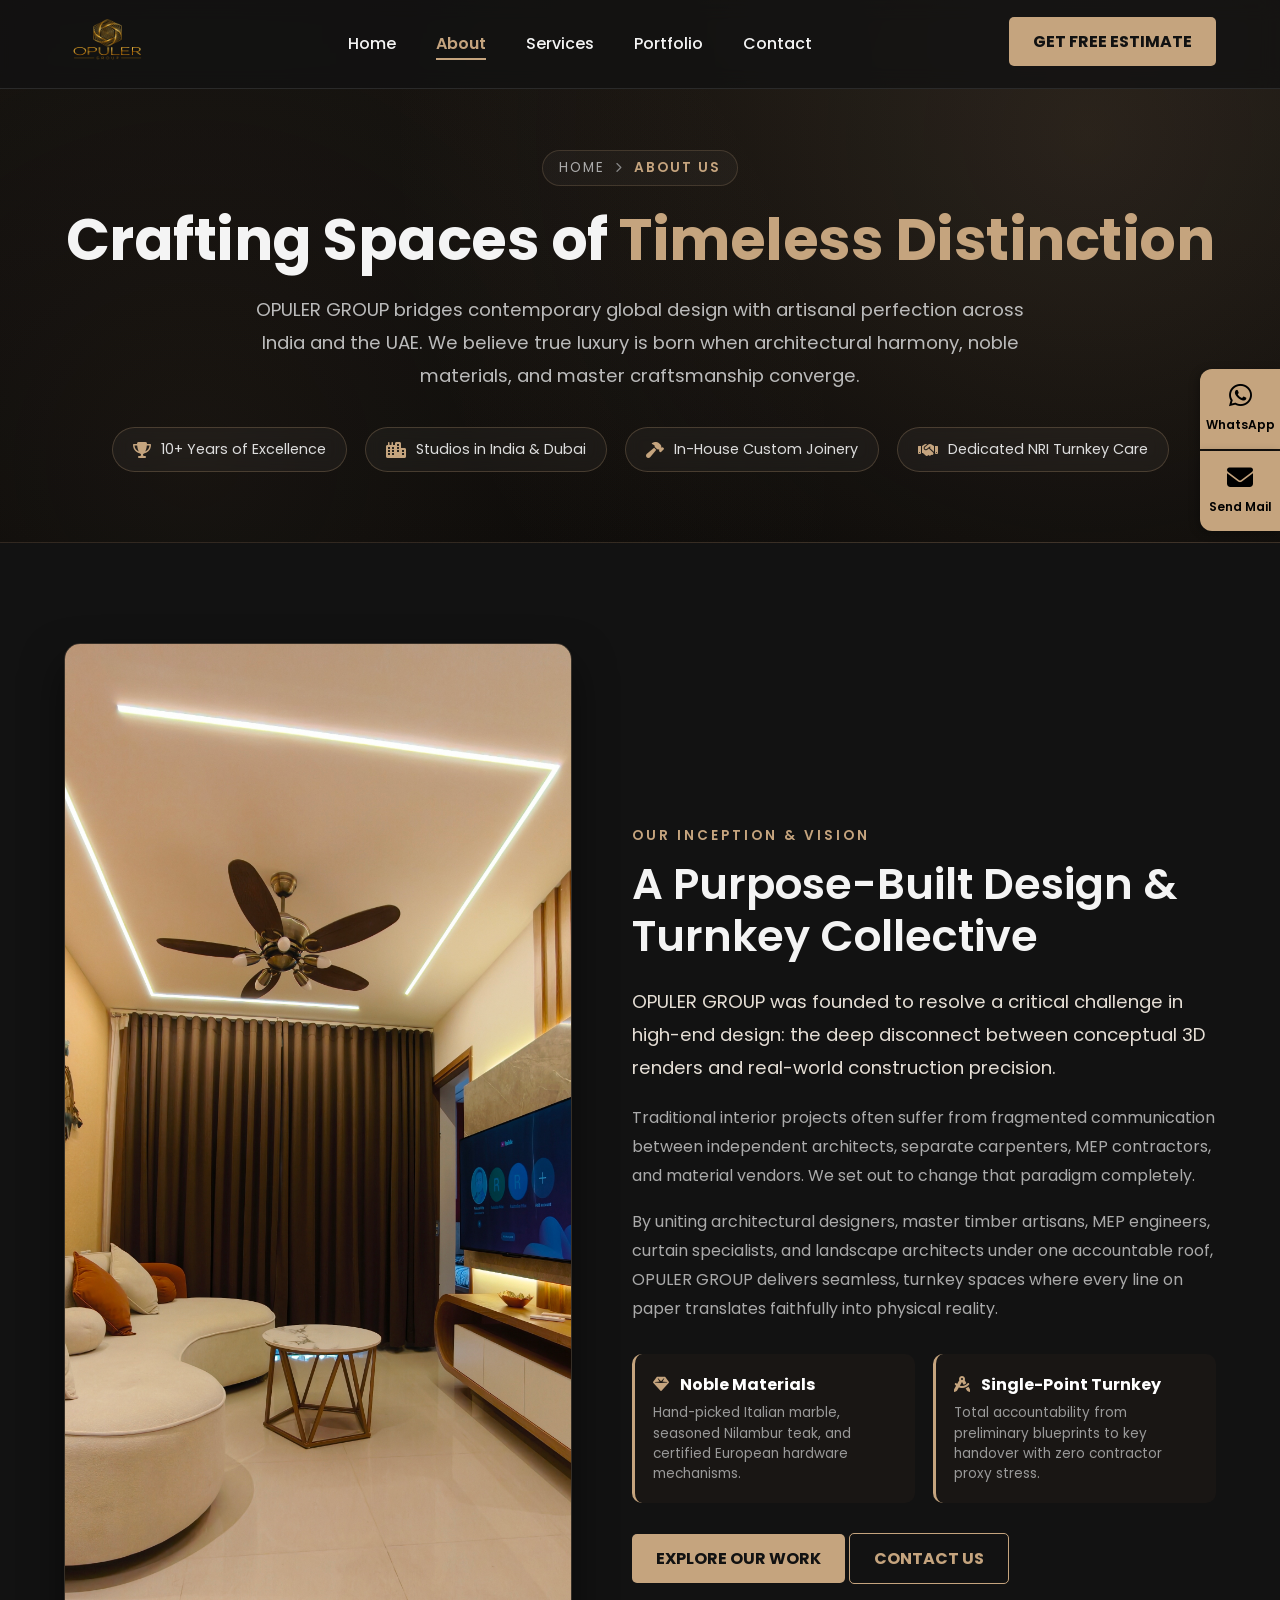
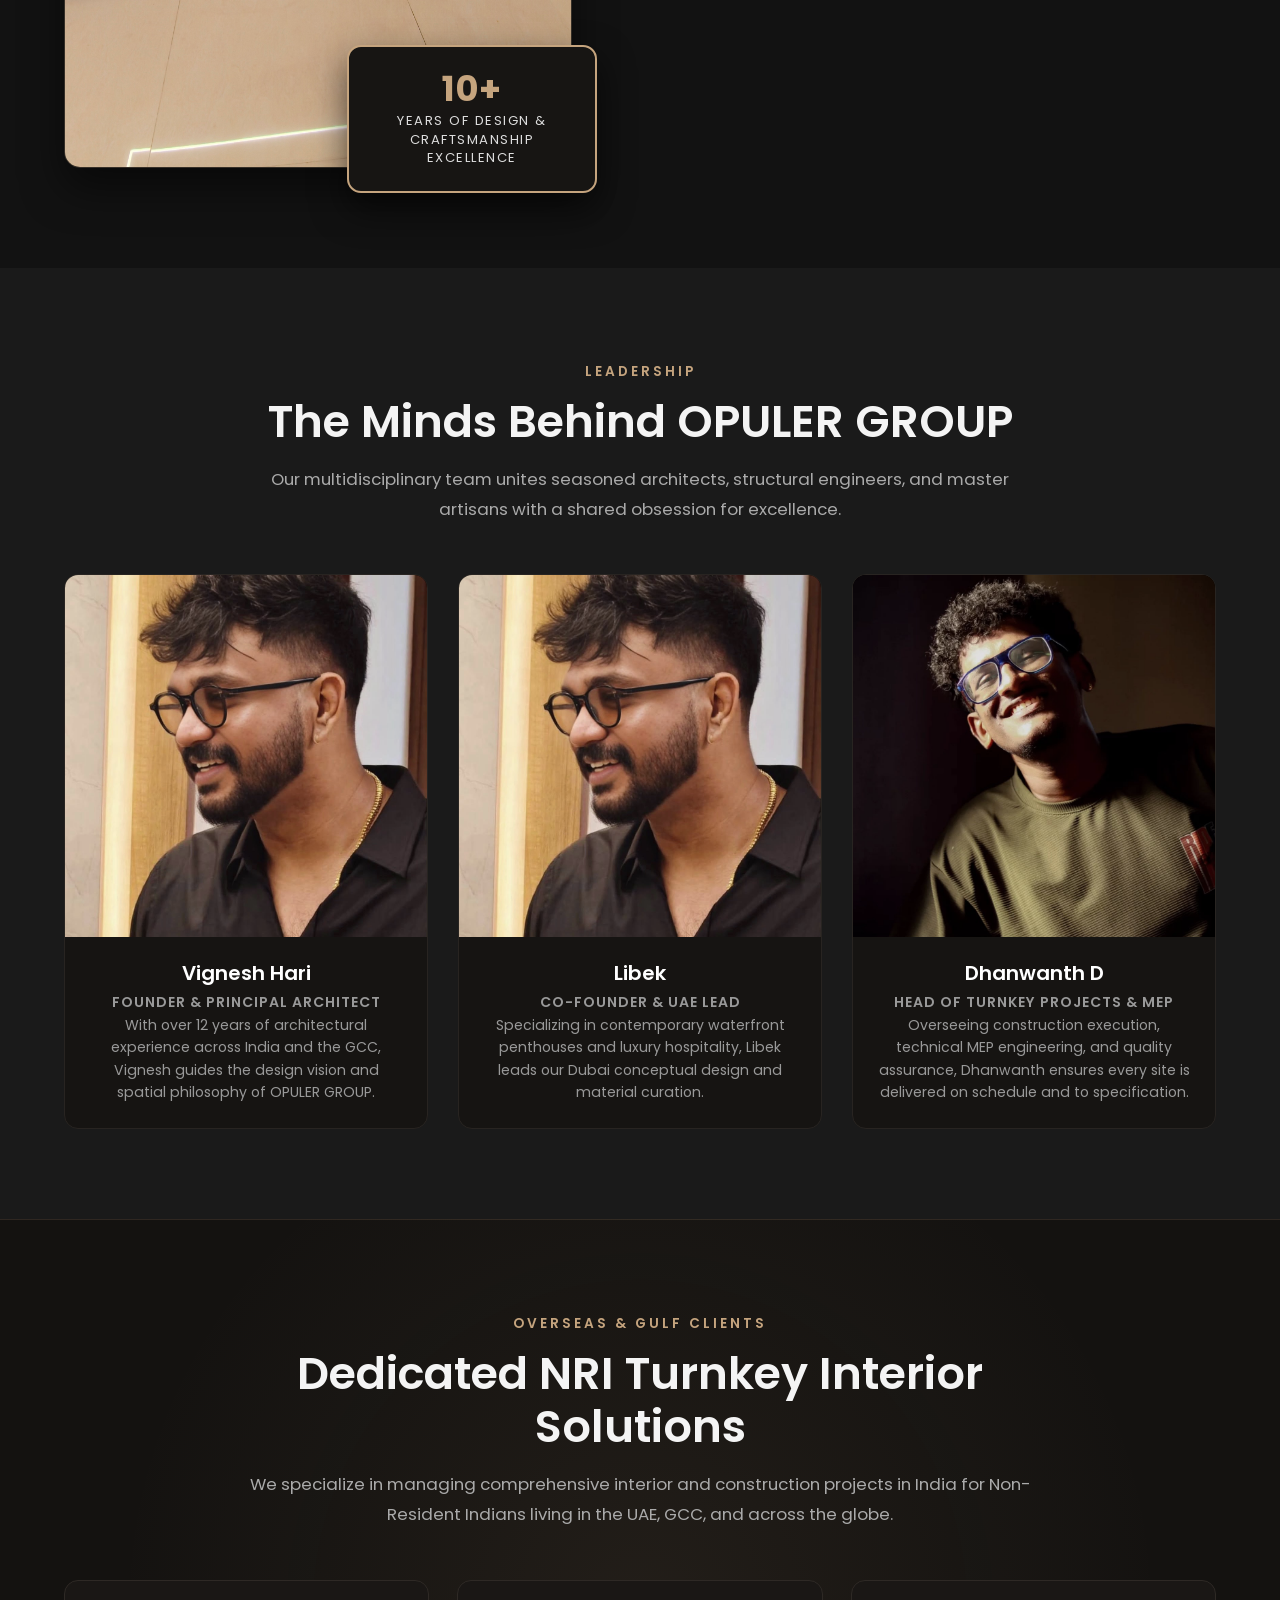
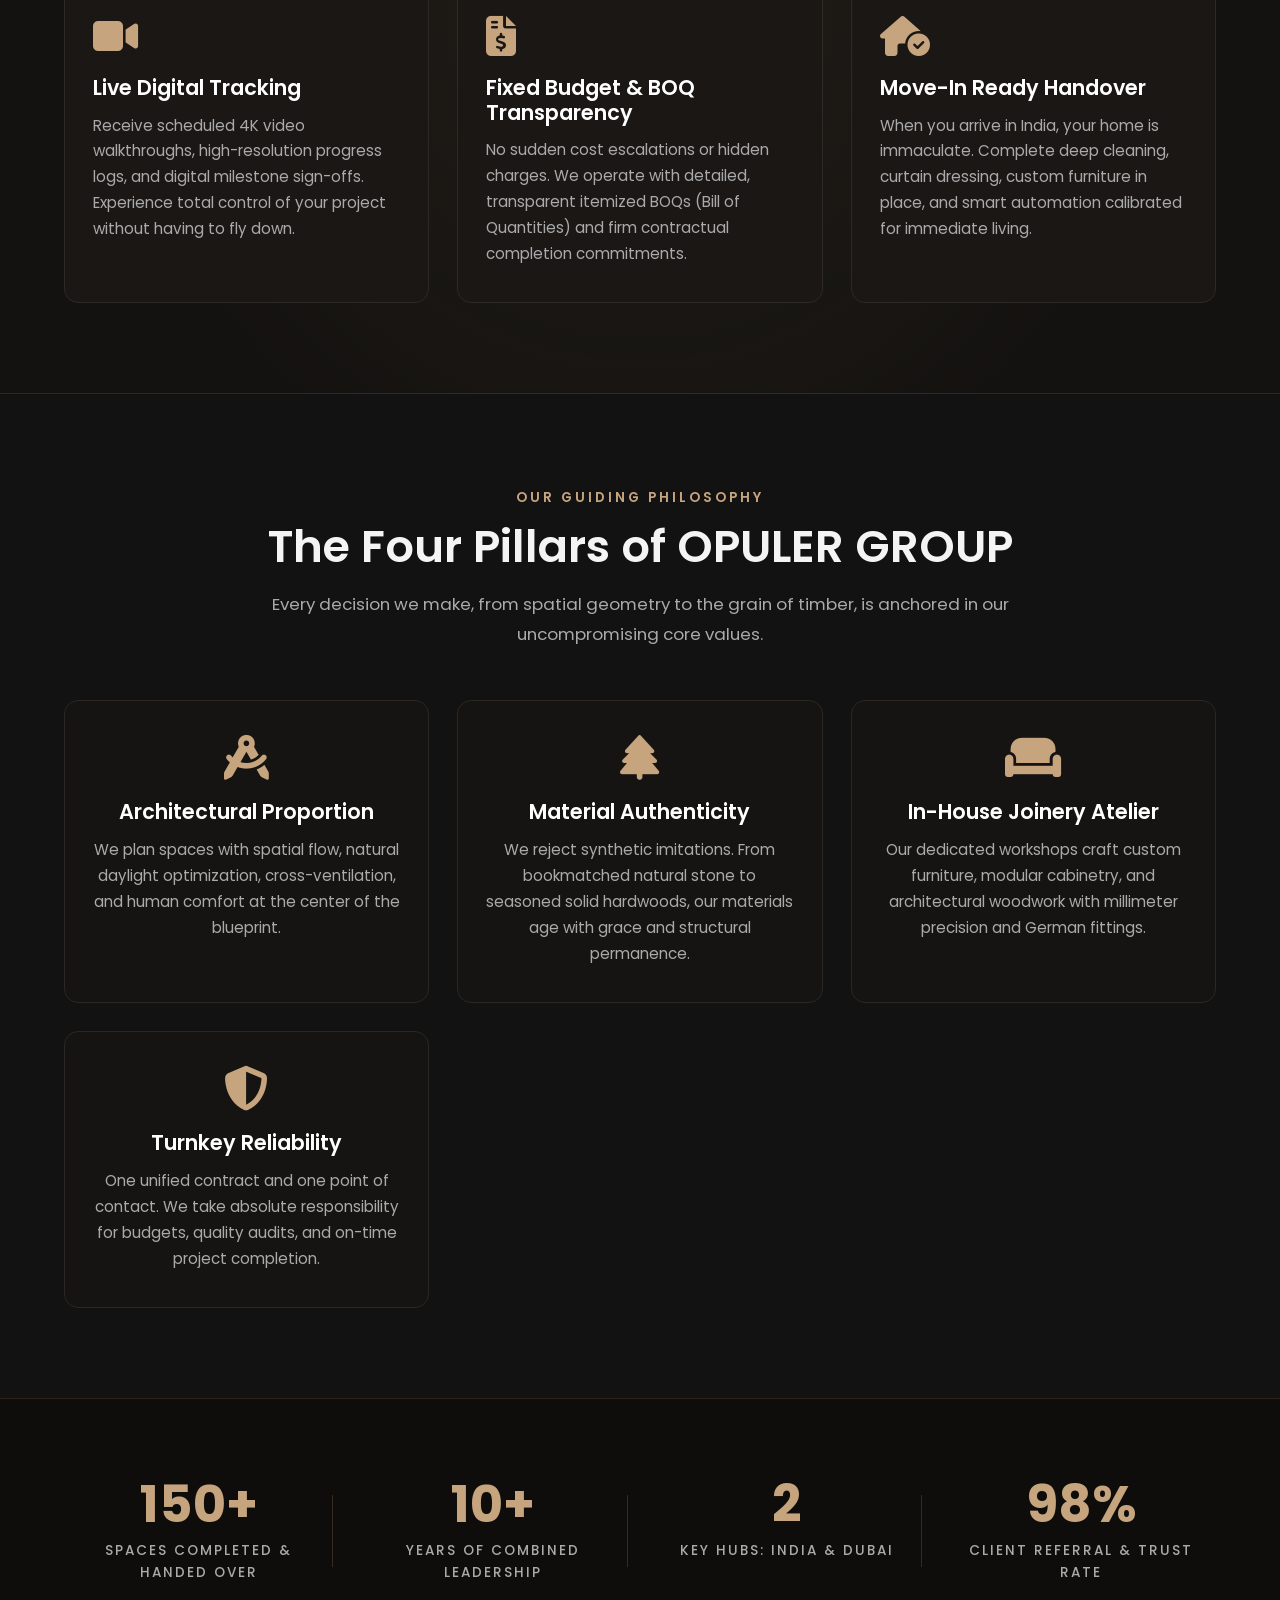
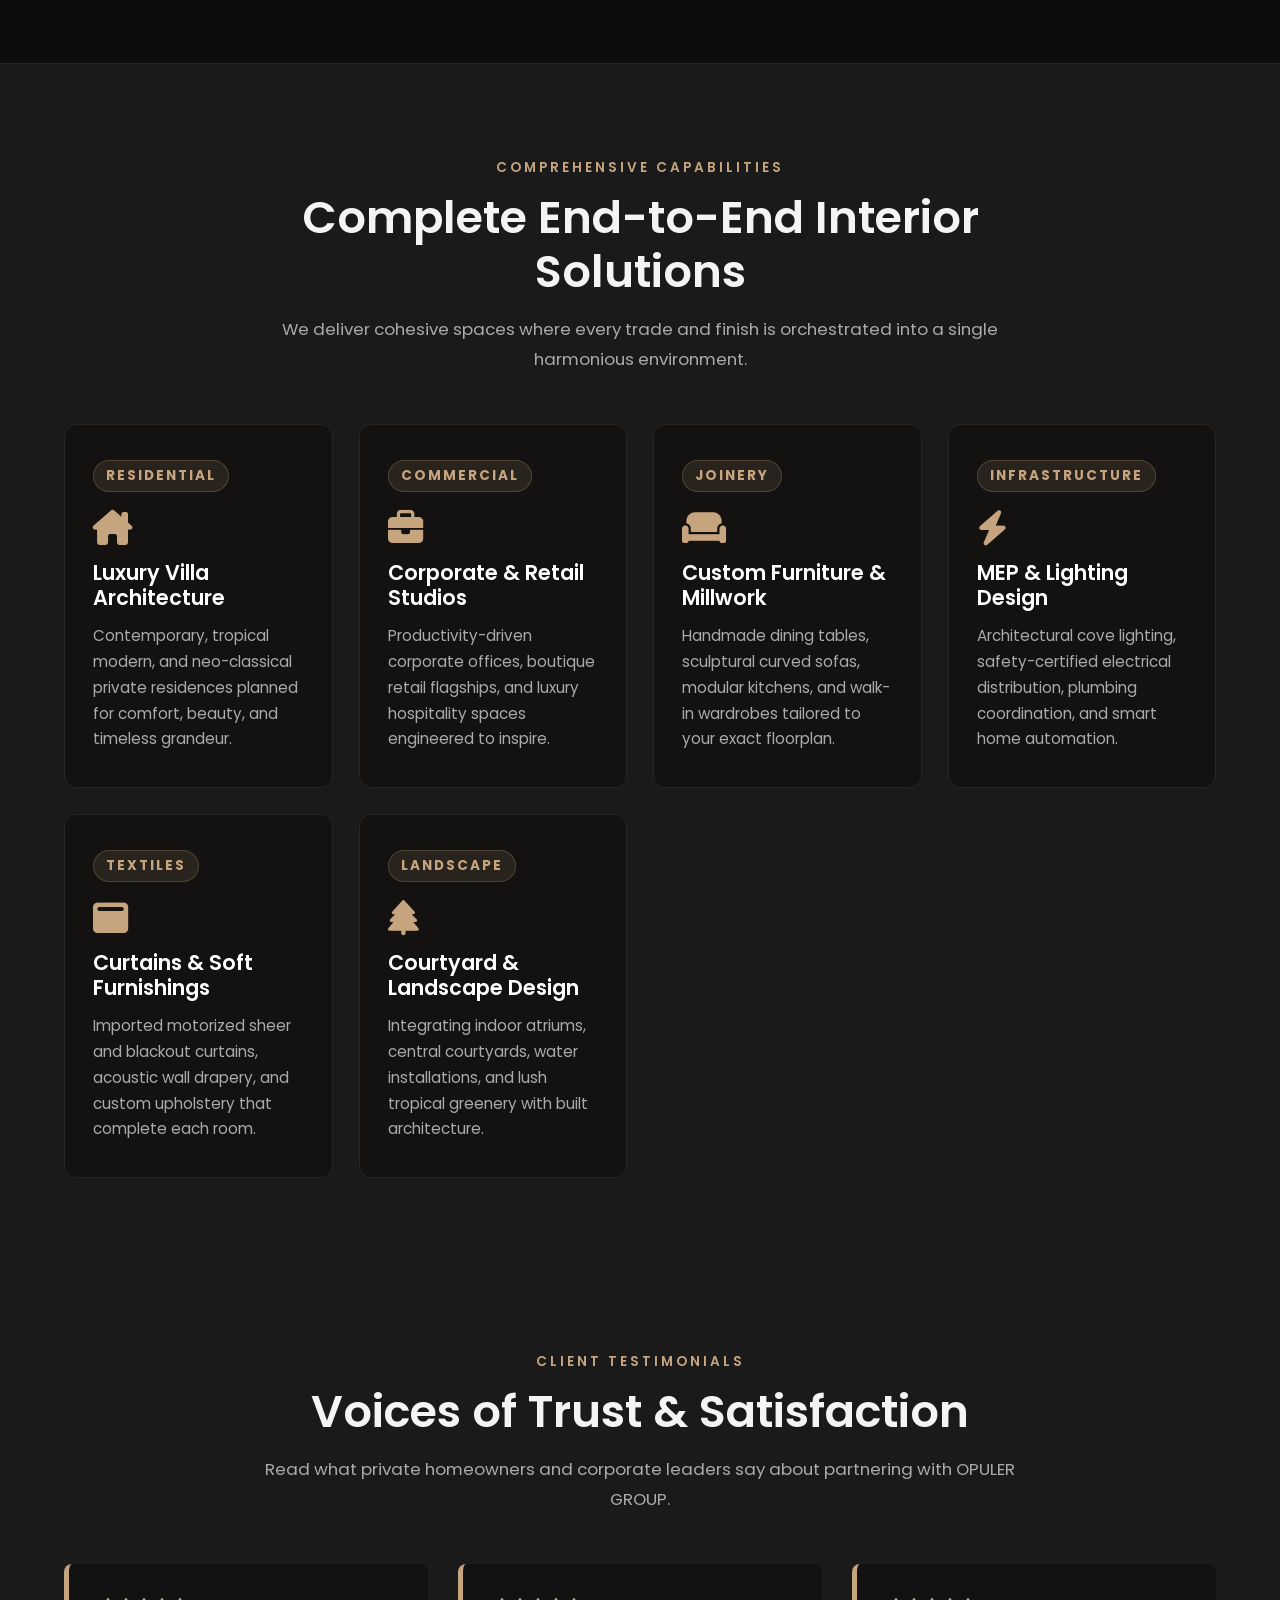
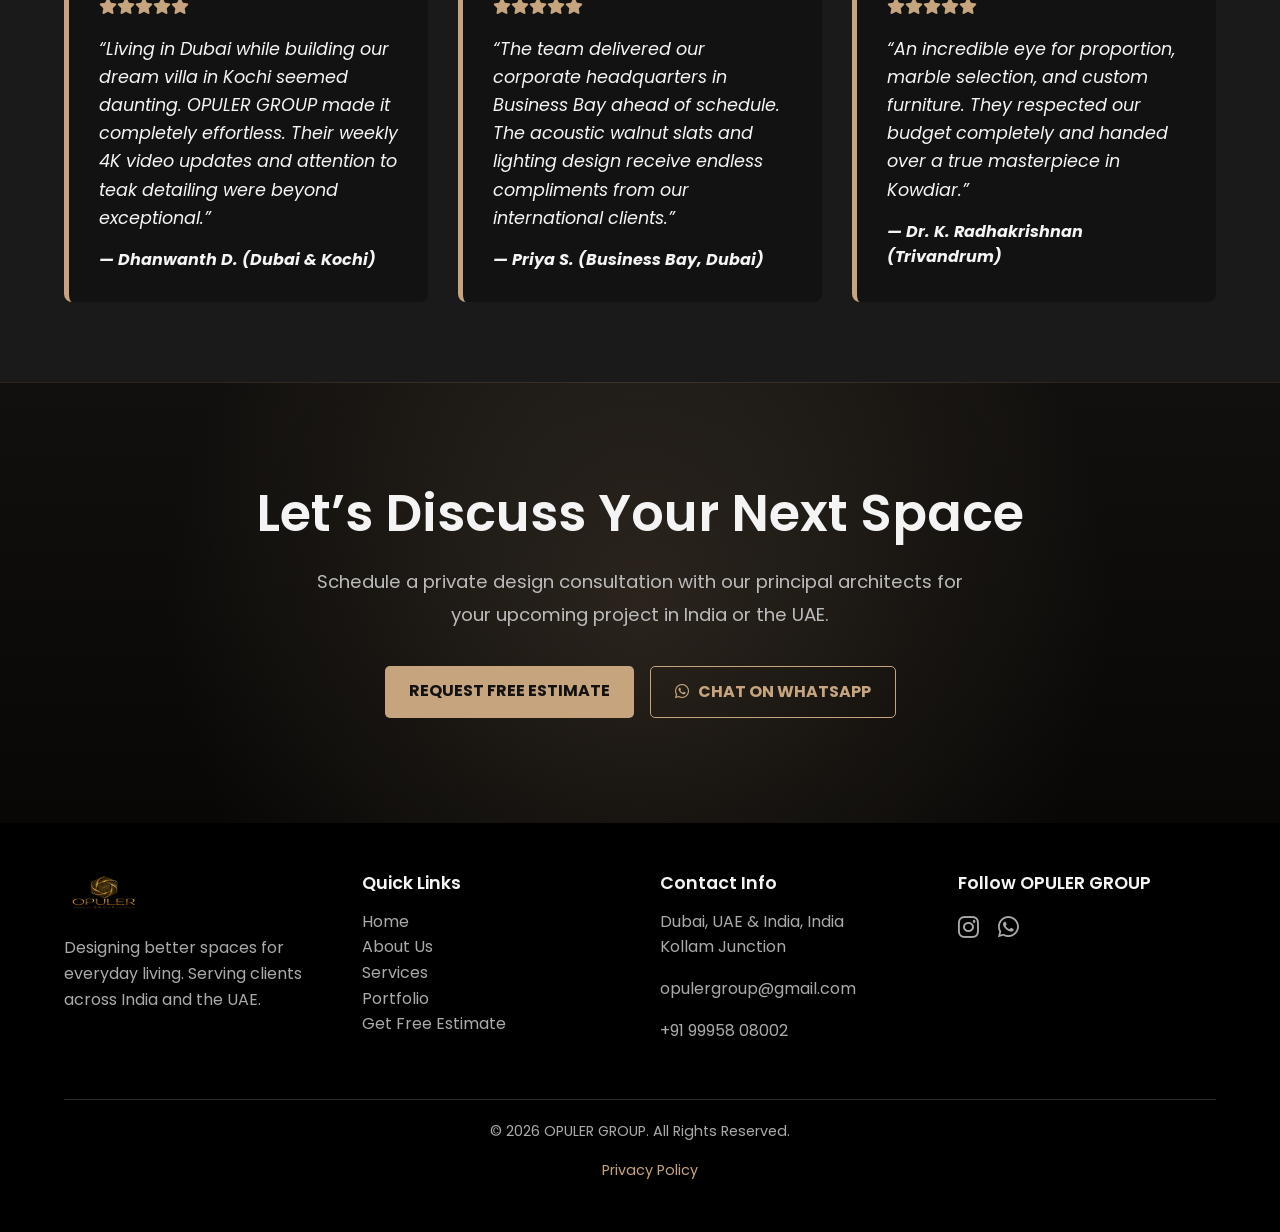
==== commit e5c09692: "someee tweeks" ====
--- a/about.html
+++ b/about.html
@@ -85,7 +85,7 @@
 <section class="about-story-section">
   <div class="story-grid">
     <div class="story-visual">
-      <img src="https://images.unsplash.com/photo-1600210492486-724fe5c67fb0?auto=format&amp;fit=crop&amp;w=900&amp;q=80" alt="OPULER GROUP luxury interior craftsmanship" class="story-img-main" width="900" height="1125">
+      <img src="about.jpeg" alt="OPULER GROUP luxury interior craftsmanship" class="story-img-main" width="900" height="1125">
       <div class="story-badge">
         <div class="story-badge-year">10+</div>
         <p class="story-badge-text">Years of Design &amp; Craftsmanship Excellence</p>
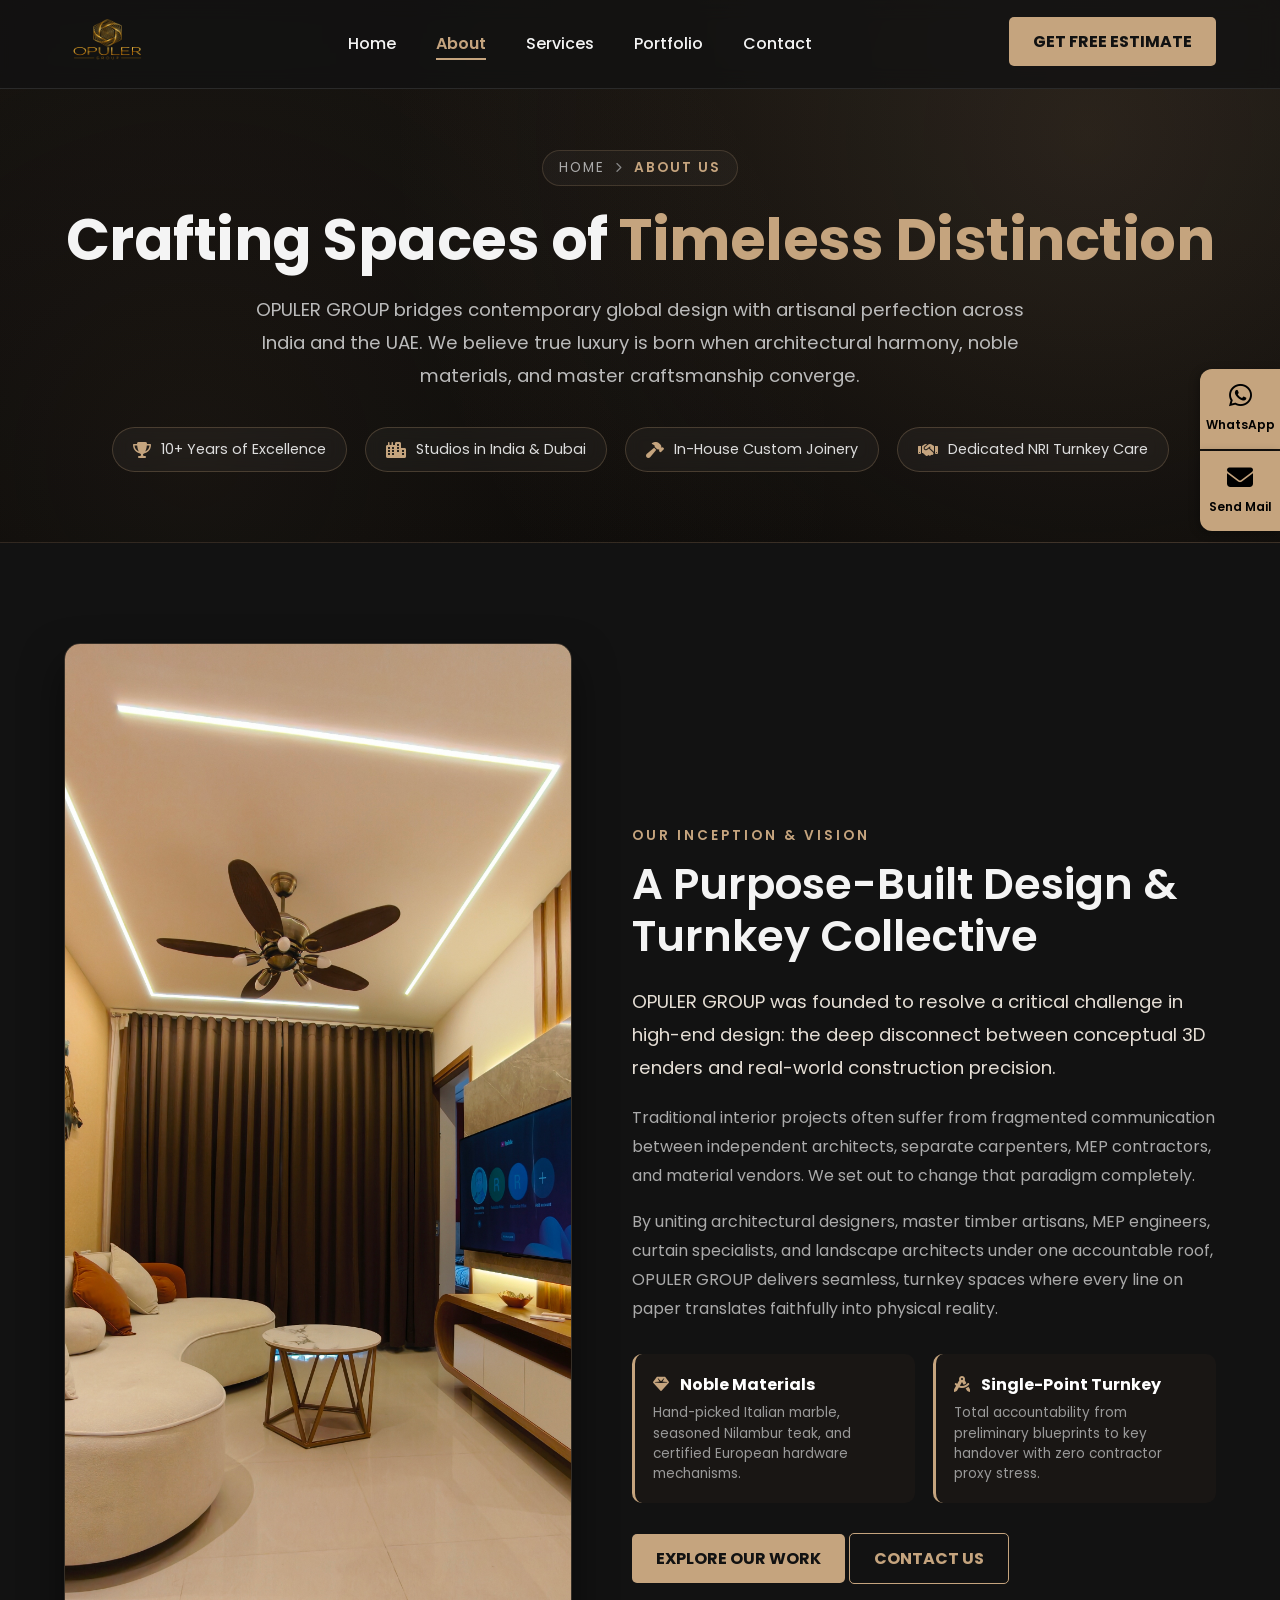
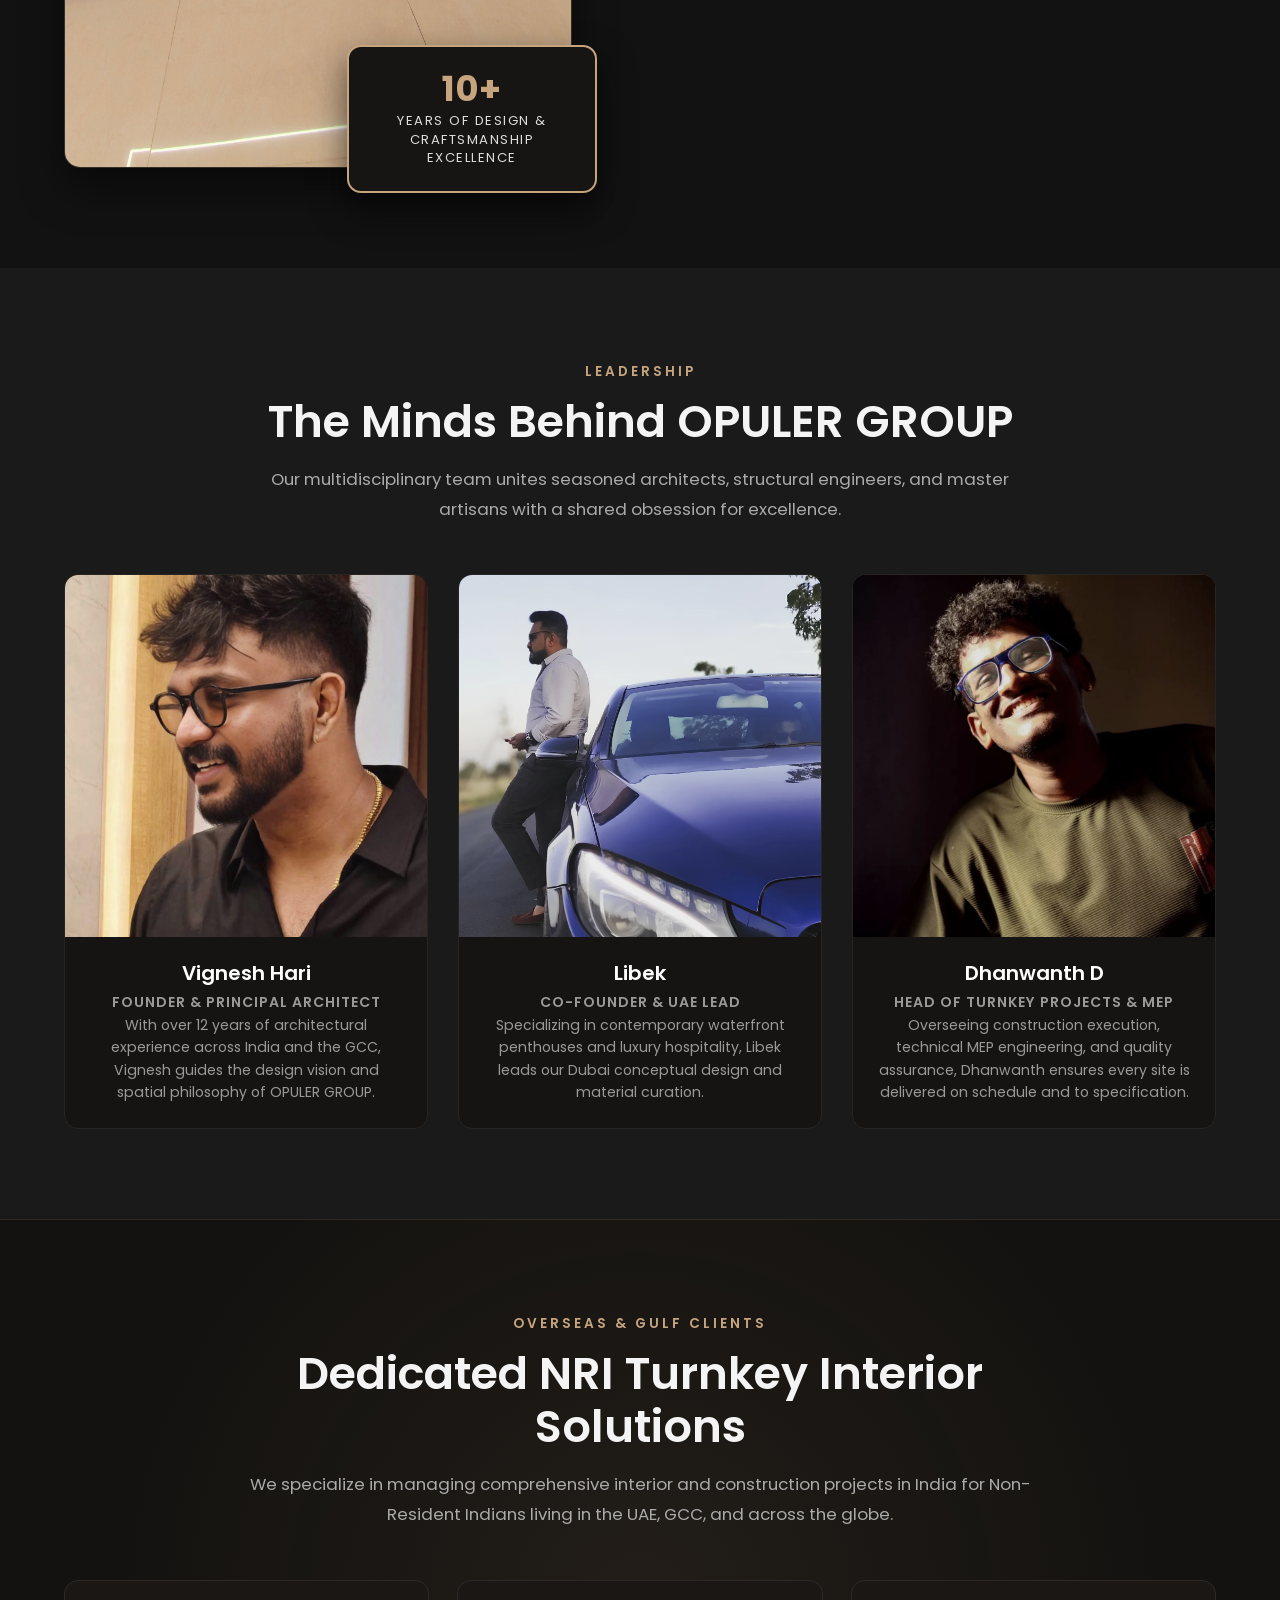
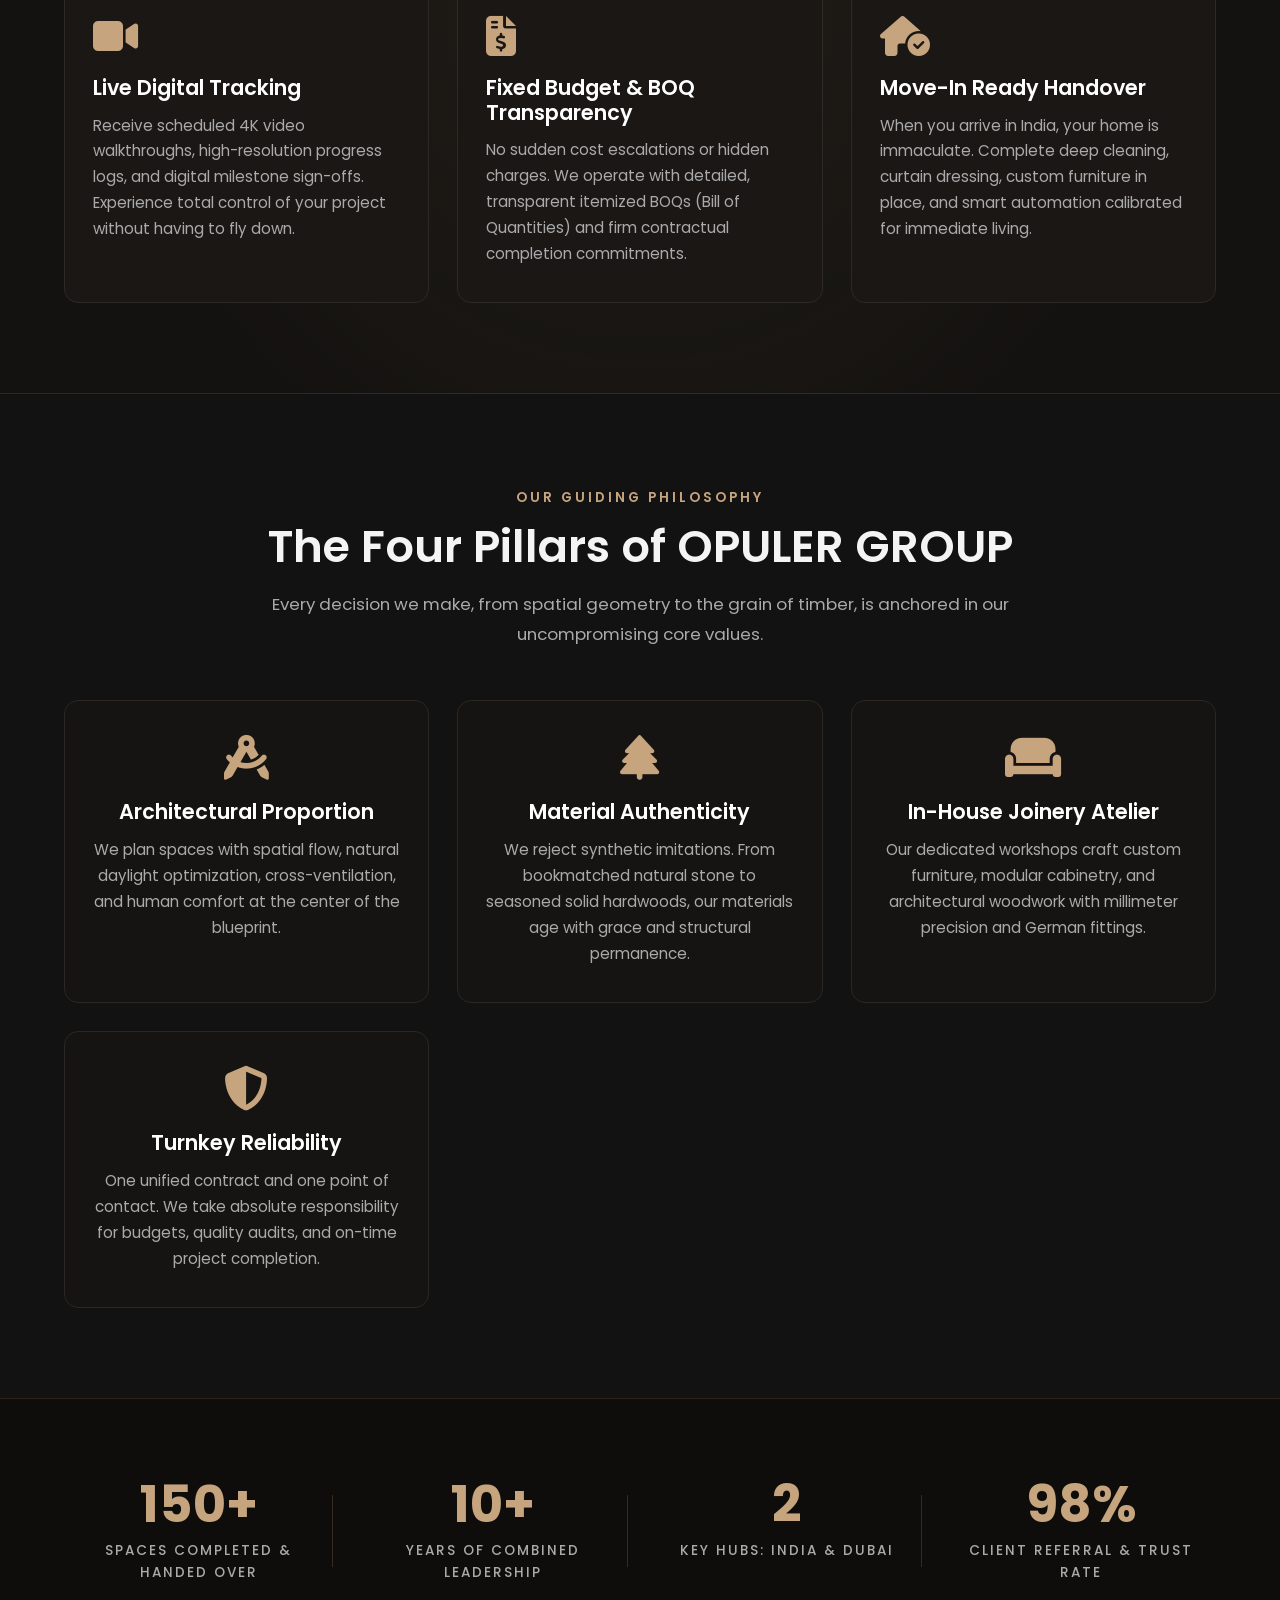
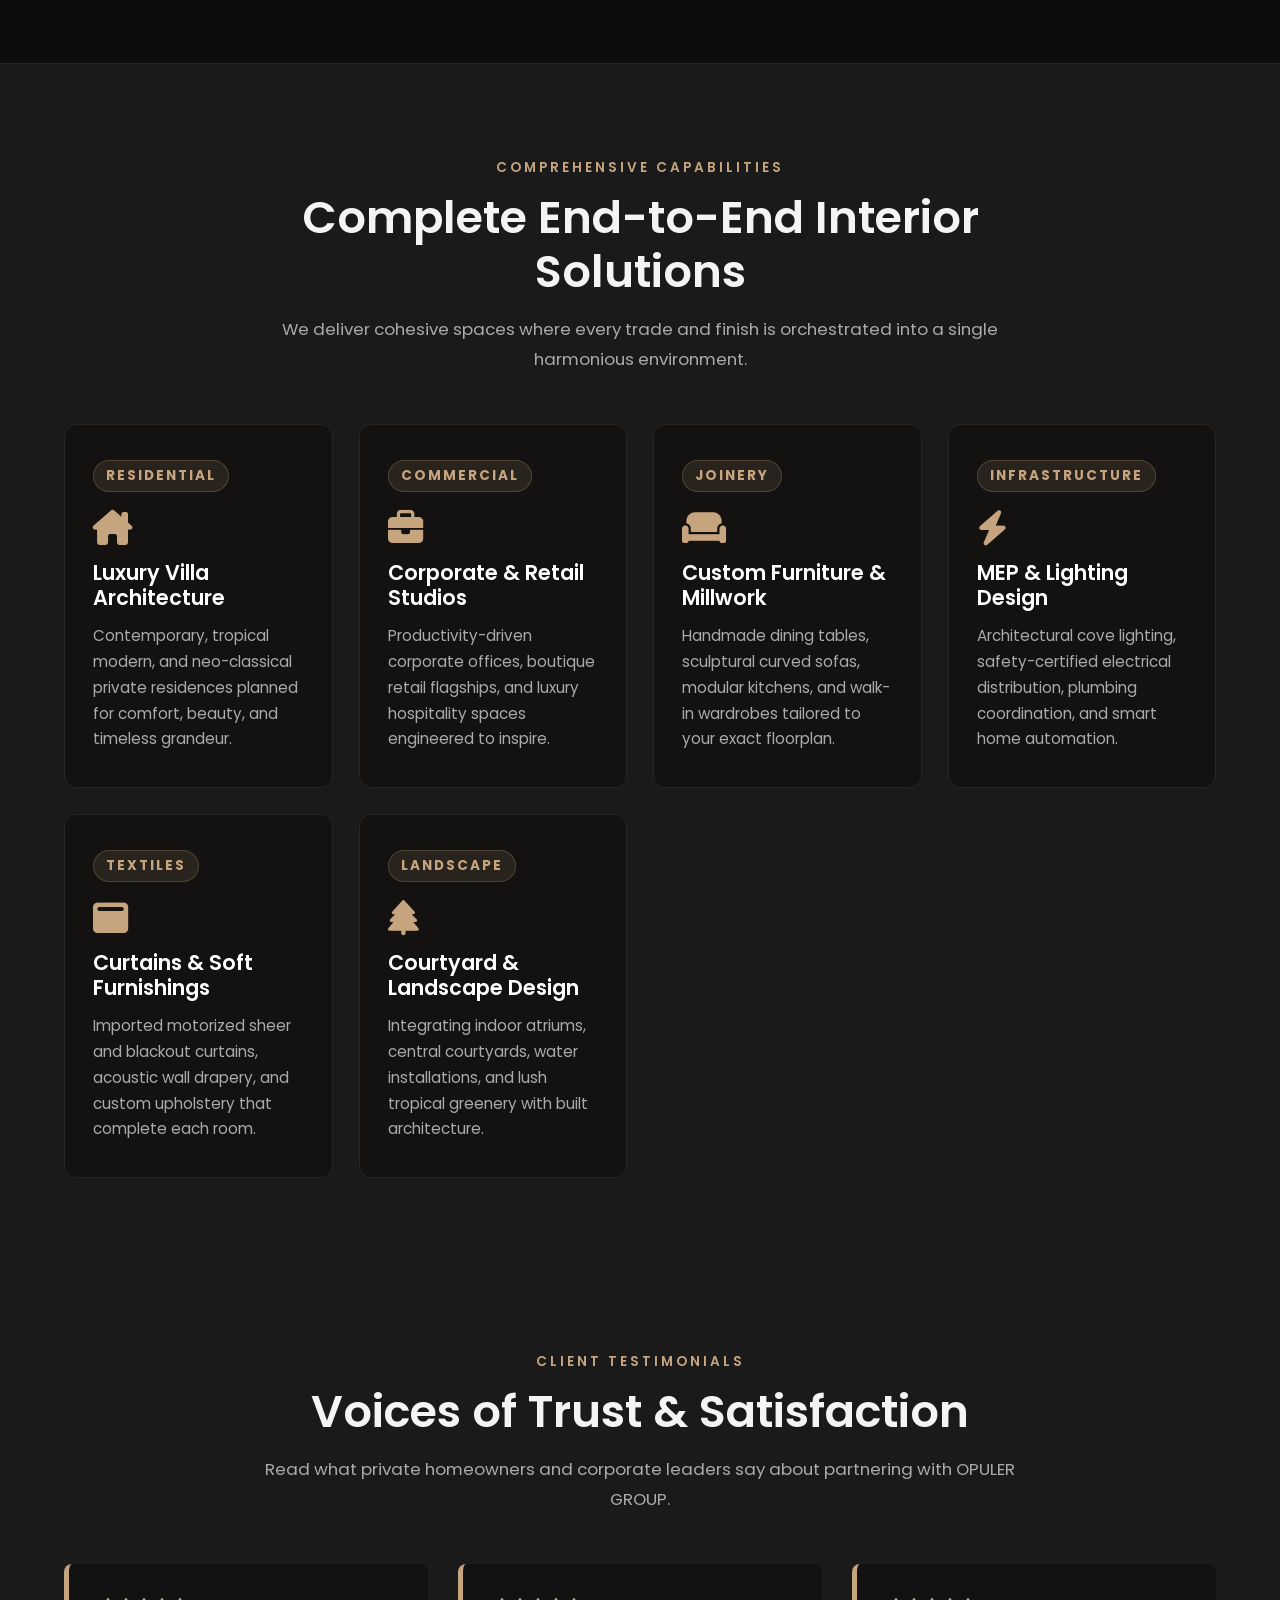
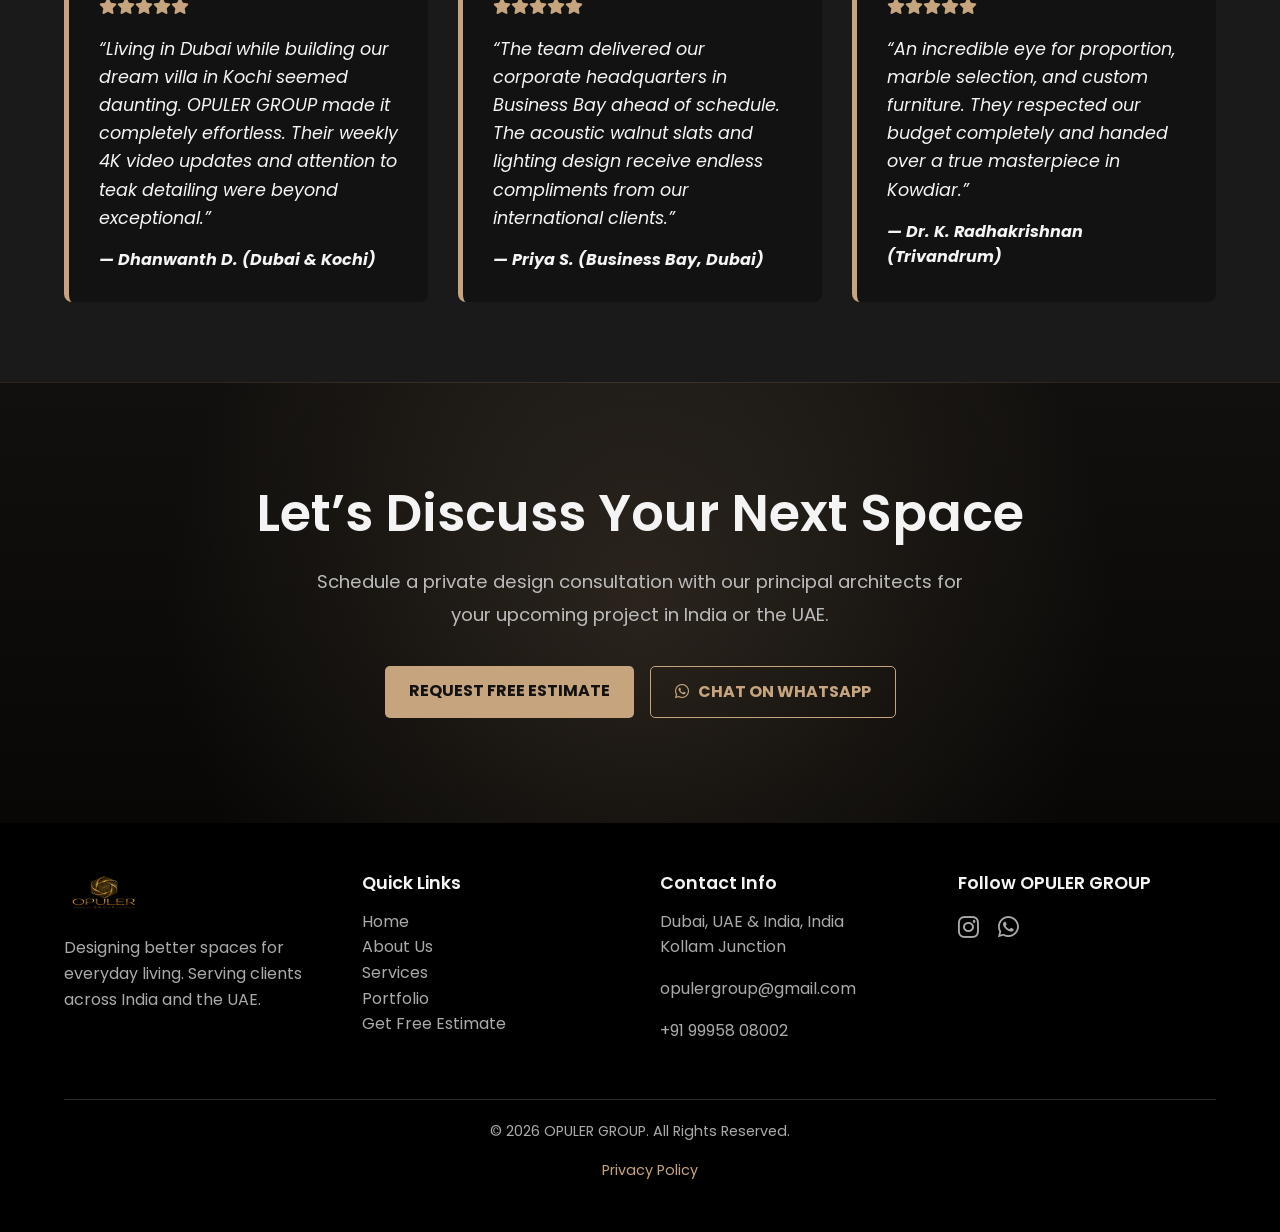
==== commit ded13ac7: "laibekpic-added" ====
--- a/about.html
+++ b/about.html
@@ -145,7 +145,7 @@
     
     <div class="team-card">
       <div class="team-img-wrap">
-        <img src="/vignesh_DP.jpeg" alt="Zahra Al Mansoor - Senior Interior Architect" loading="lazy" width="600" height="600">
+        <img src="Laibek.jpg" alt="Zahra Al Mansoor - Senior Interior Architect" loading="lazy" width="600" height="600">
       </div>
       <div class="team-info">
         <h3>Libek</h3>
